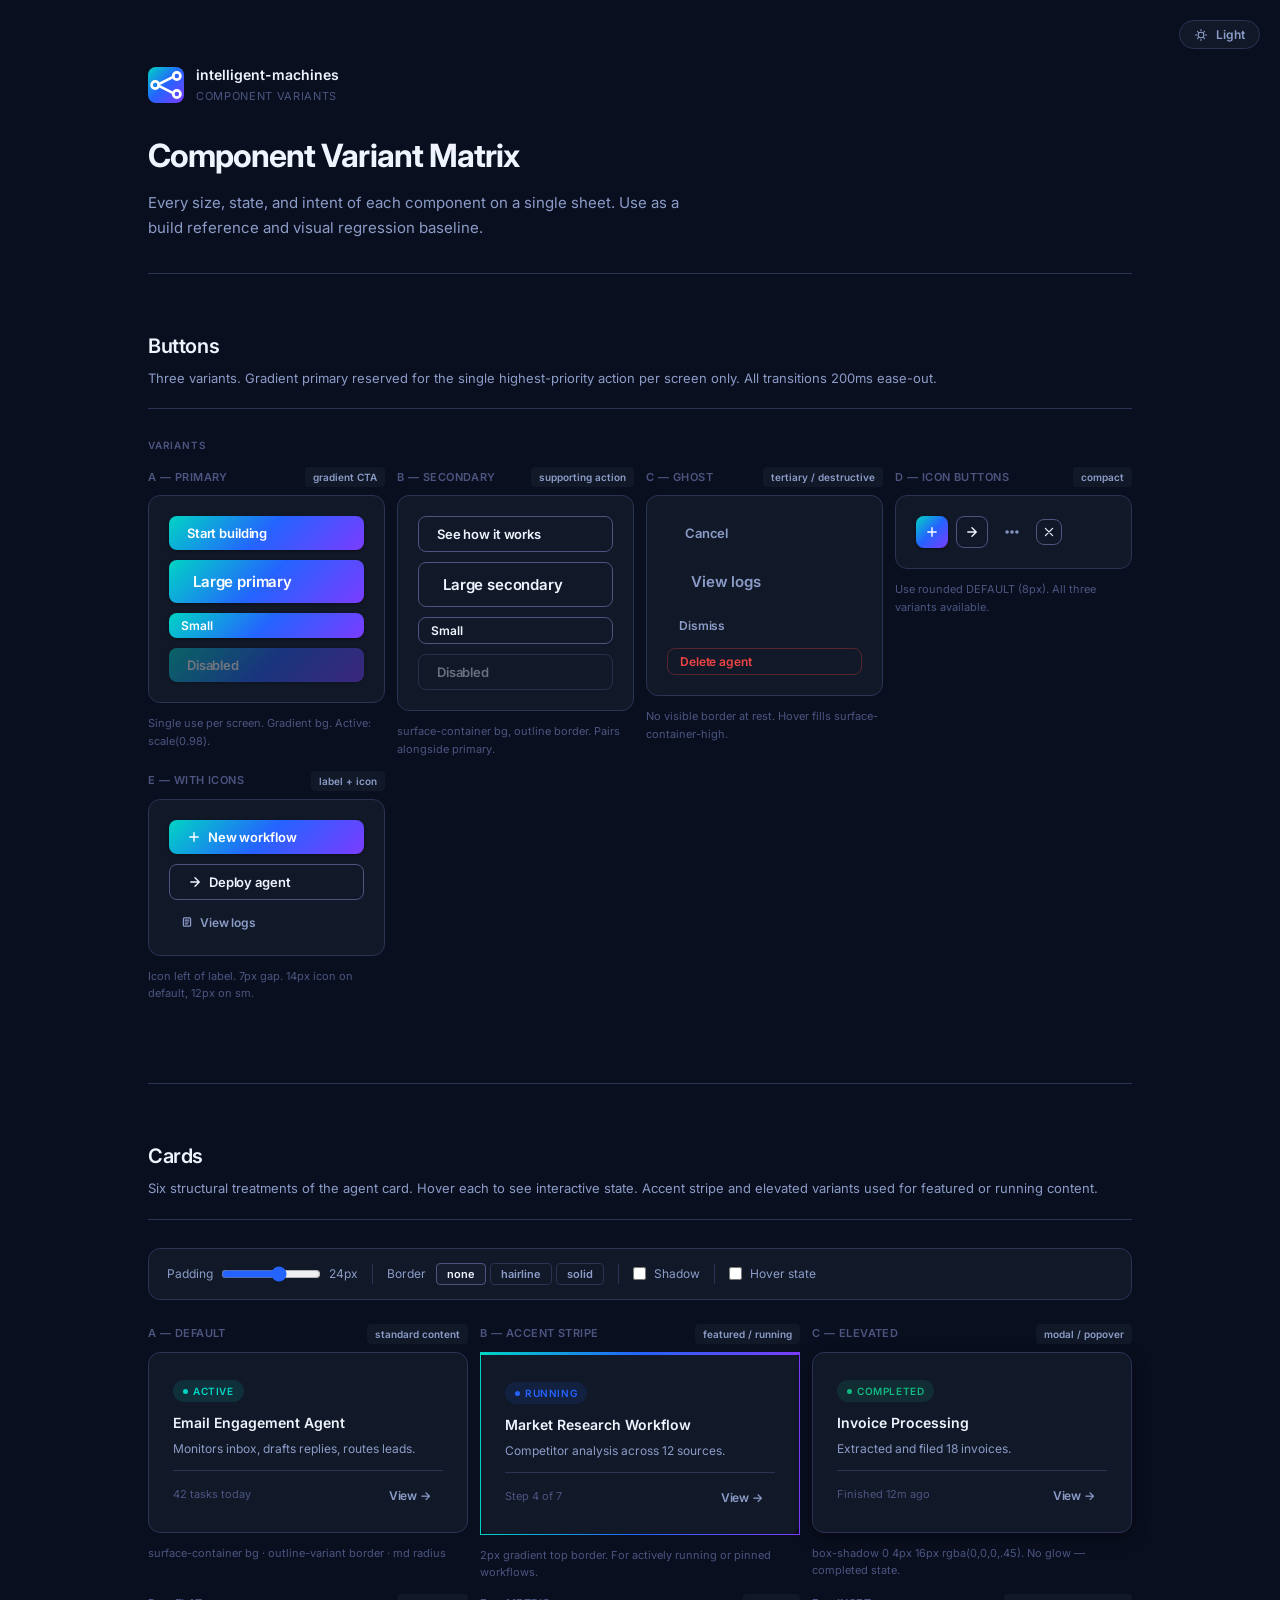
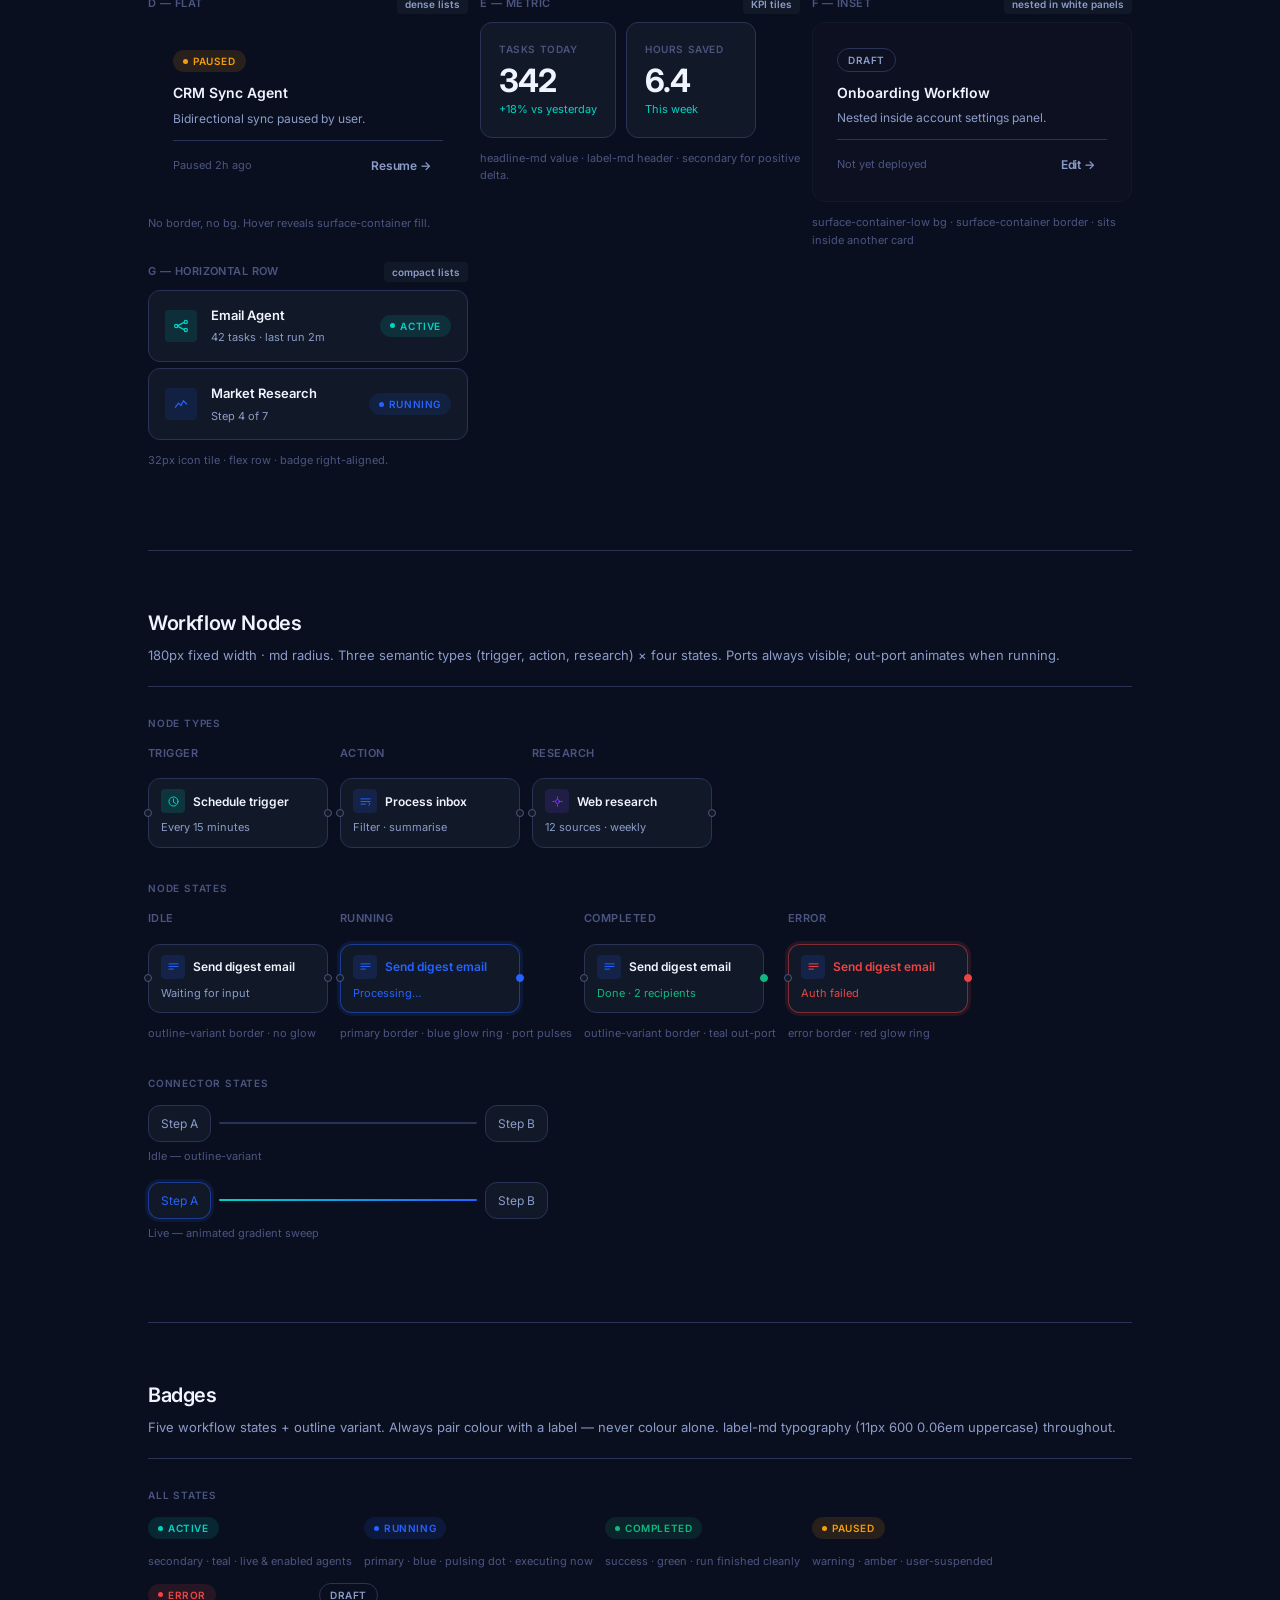
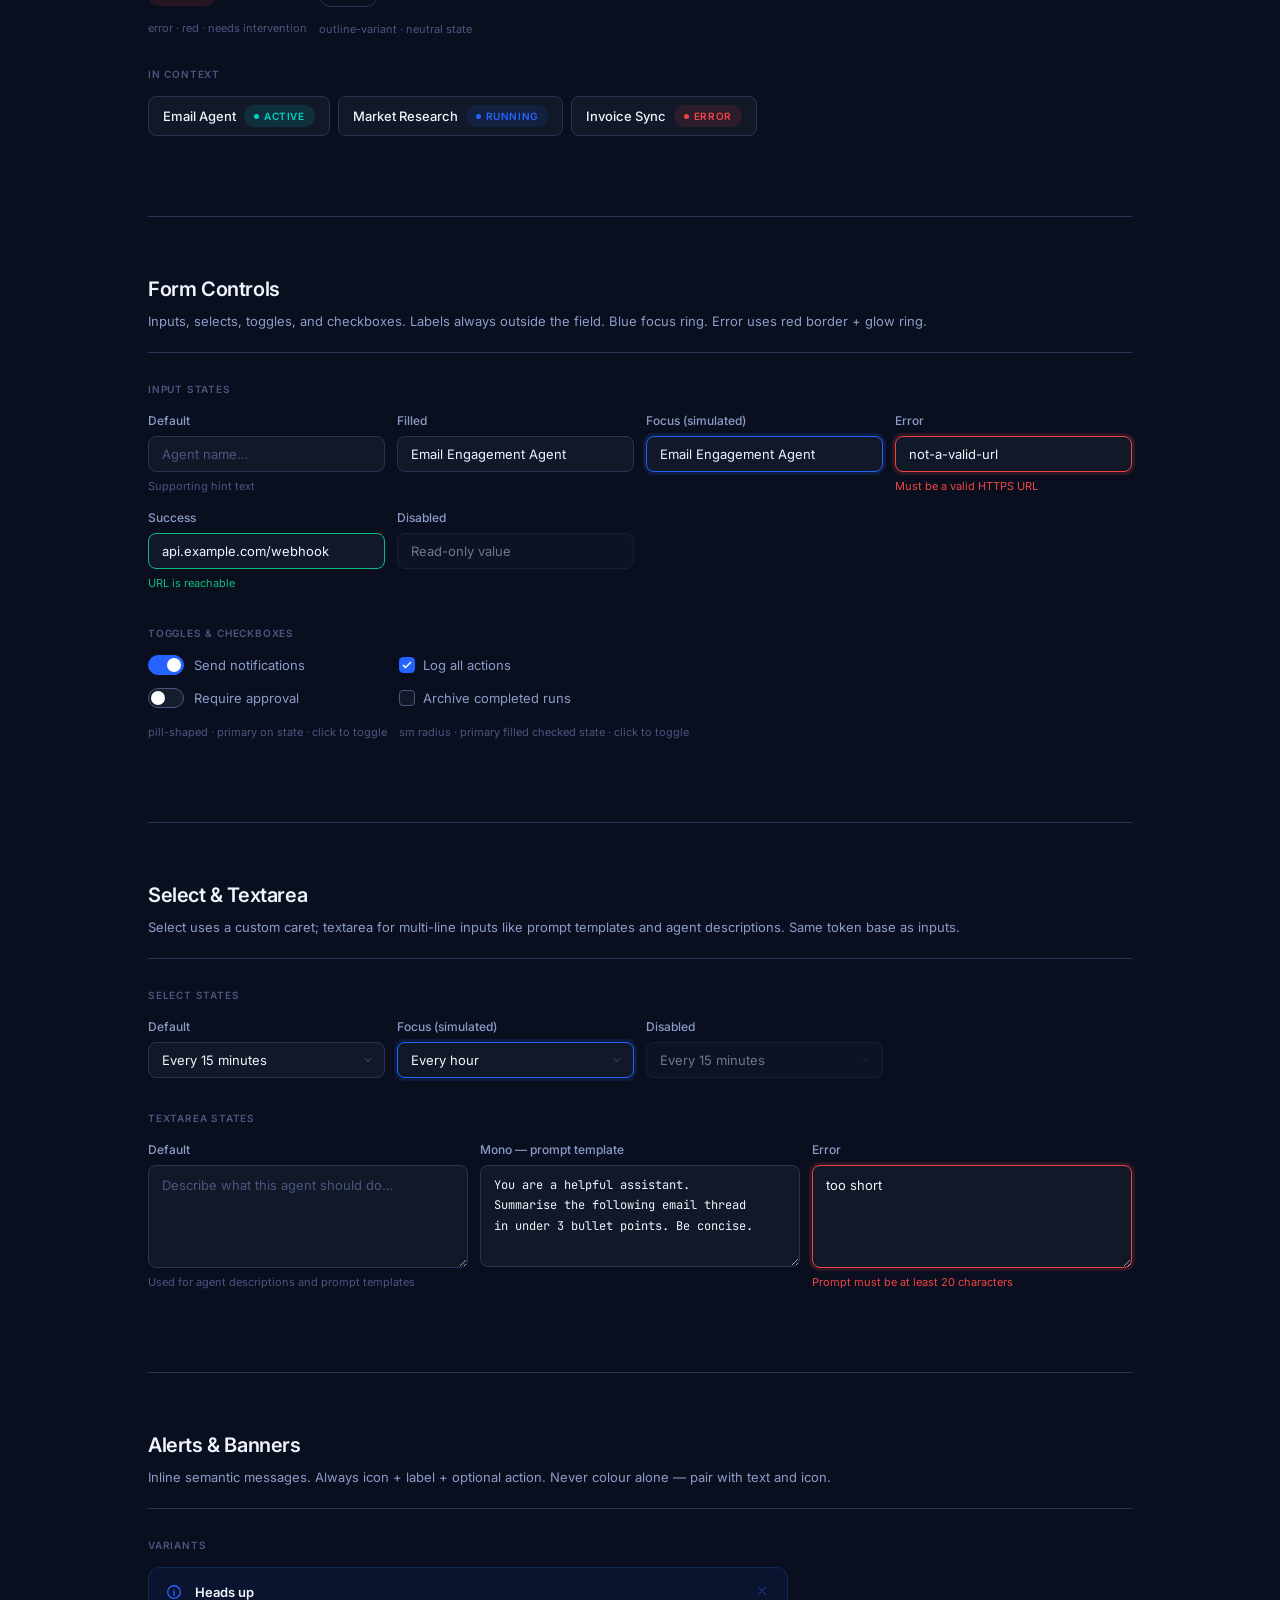
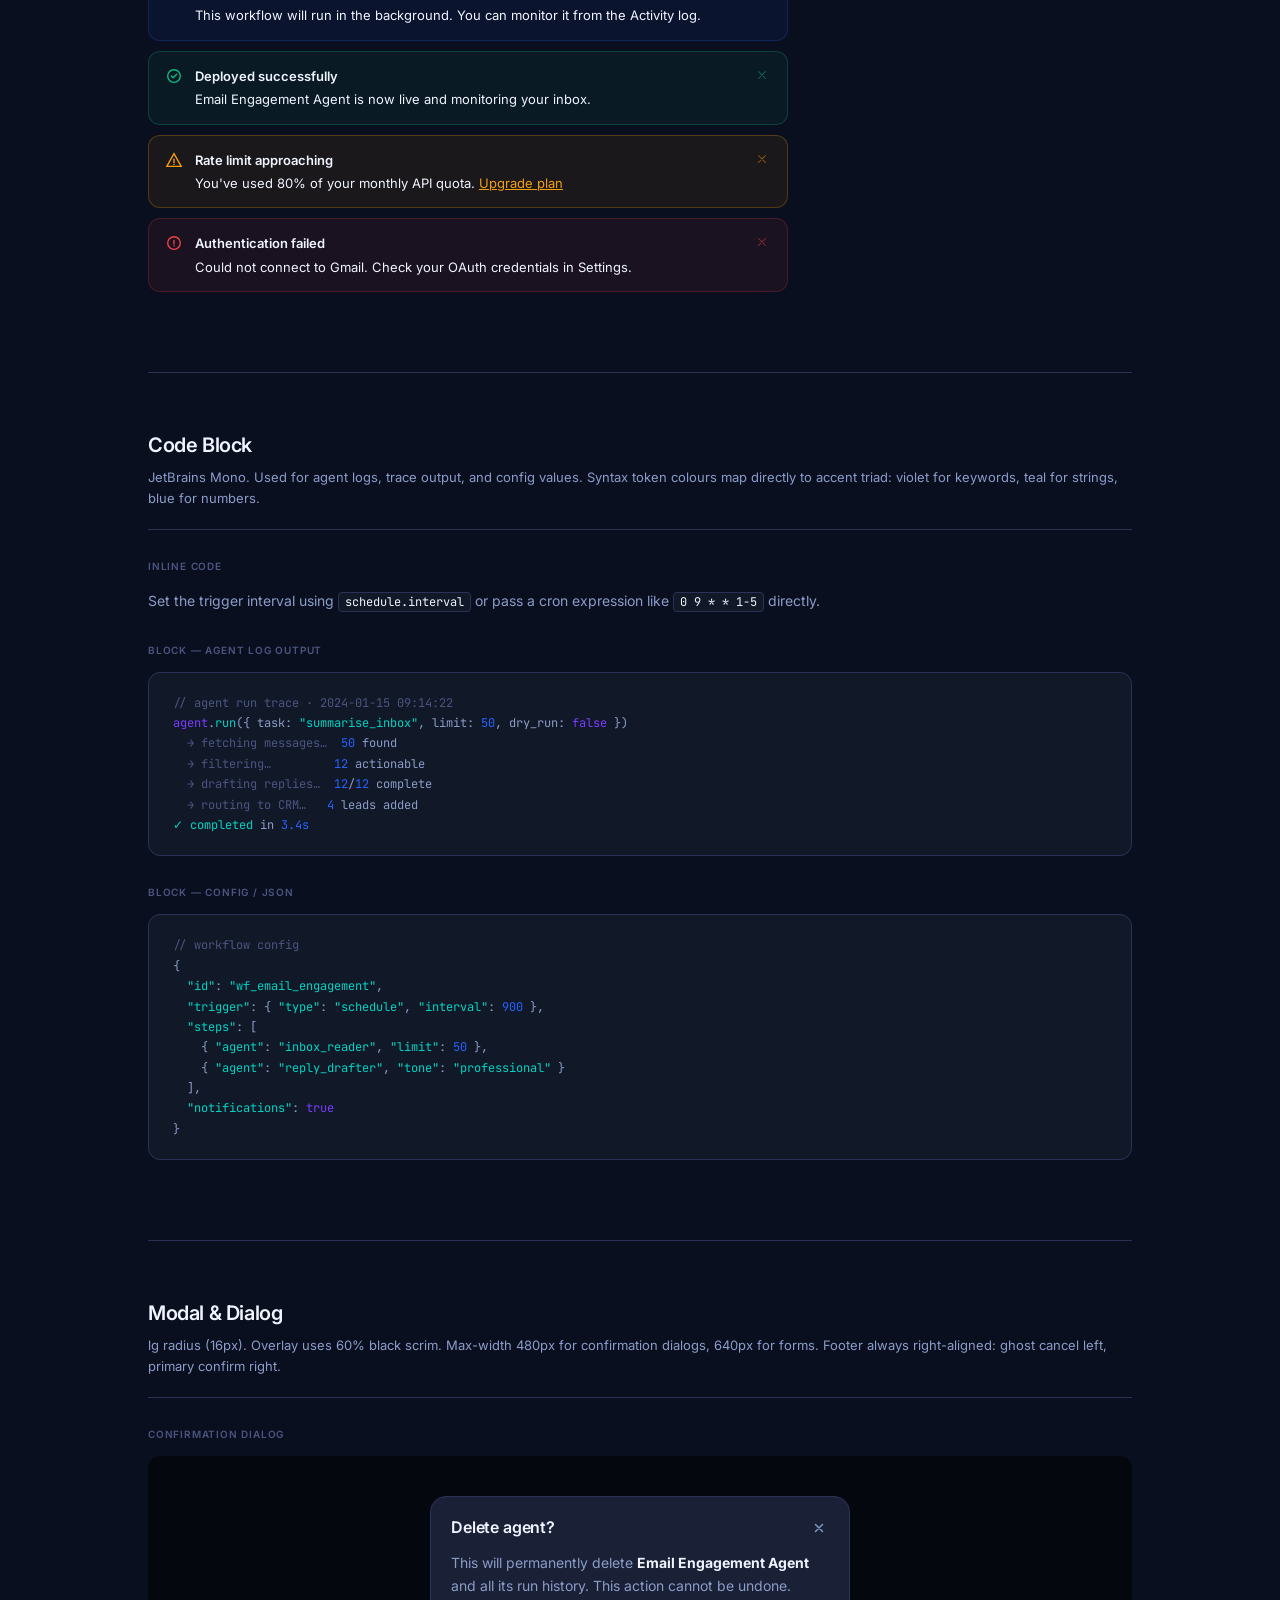
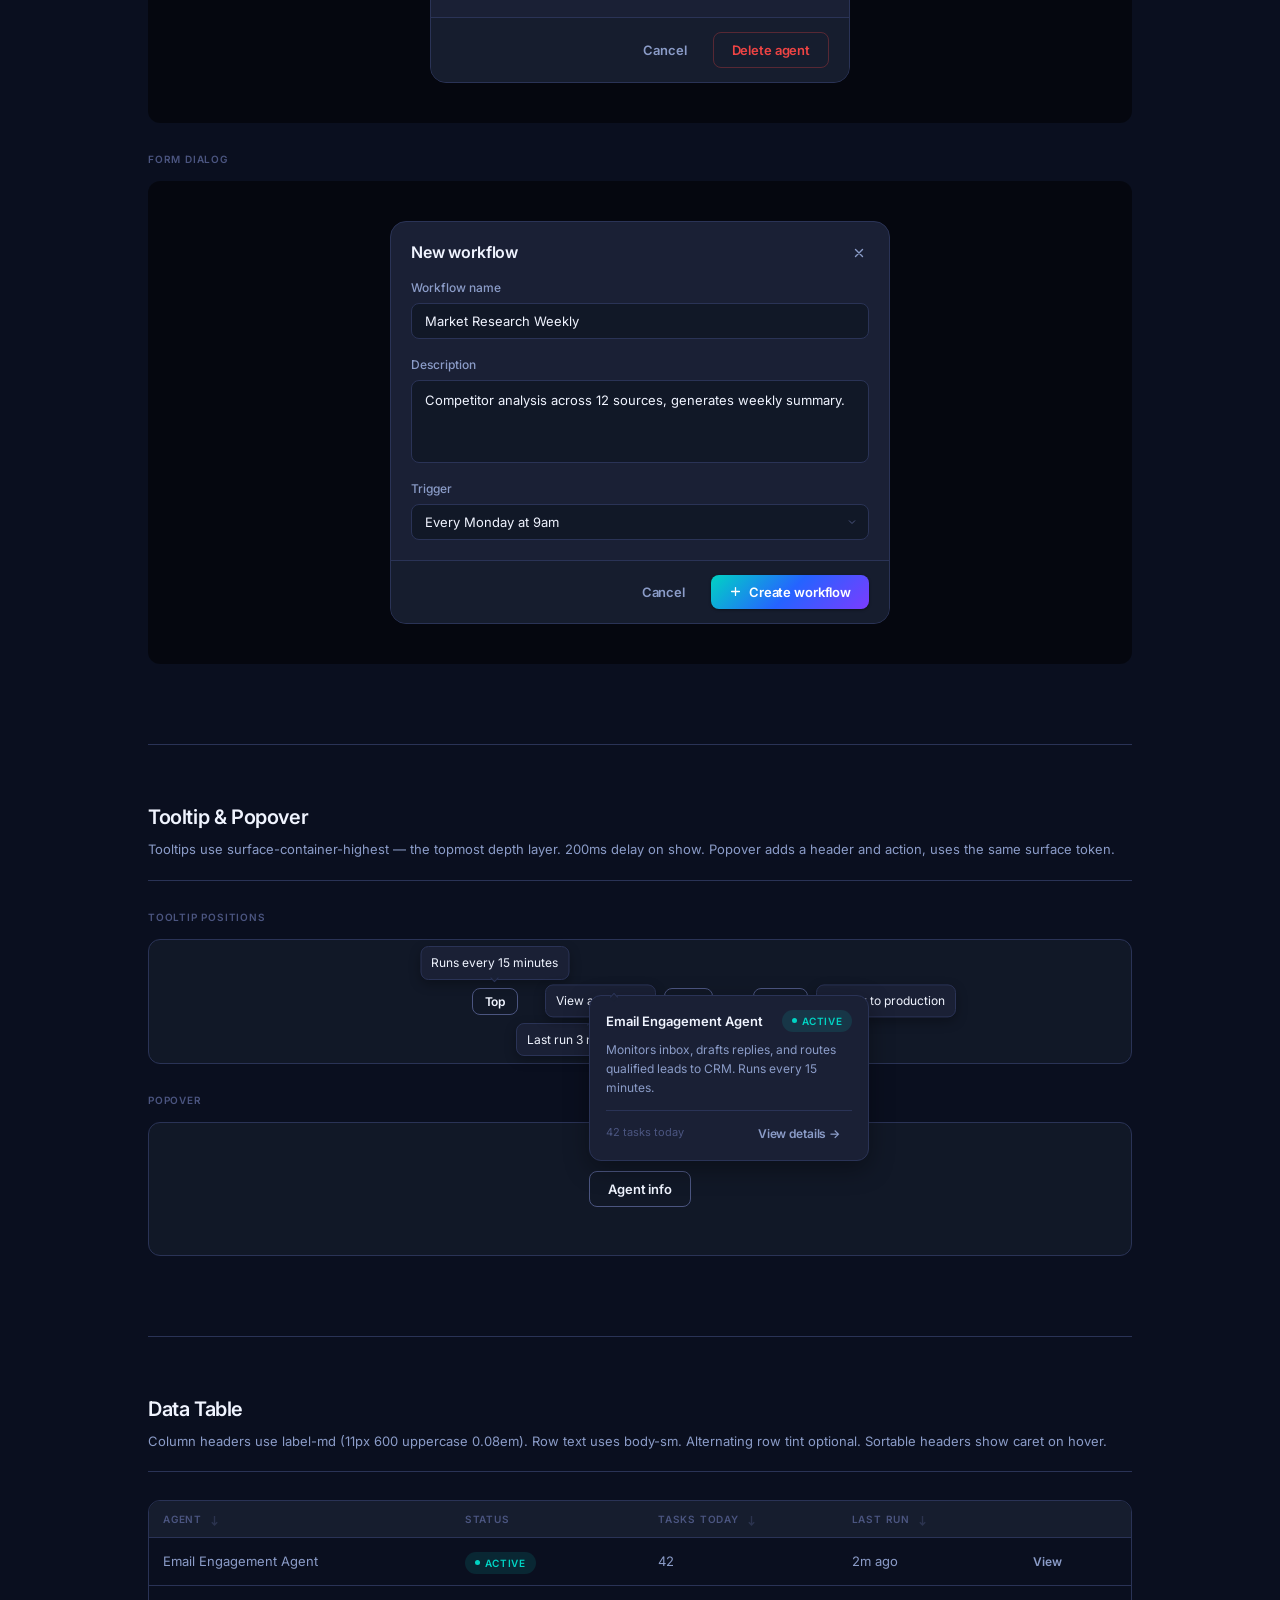
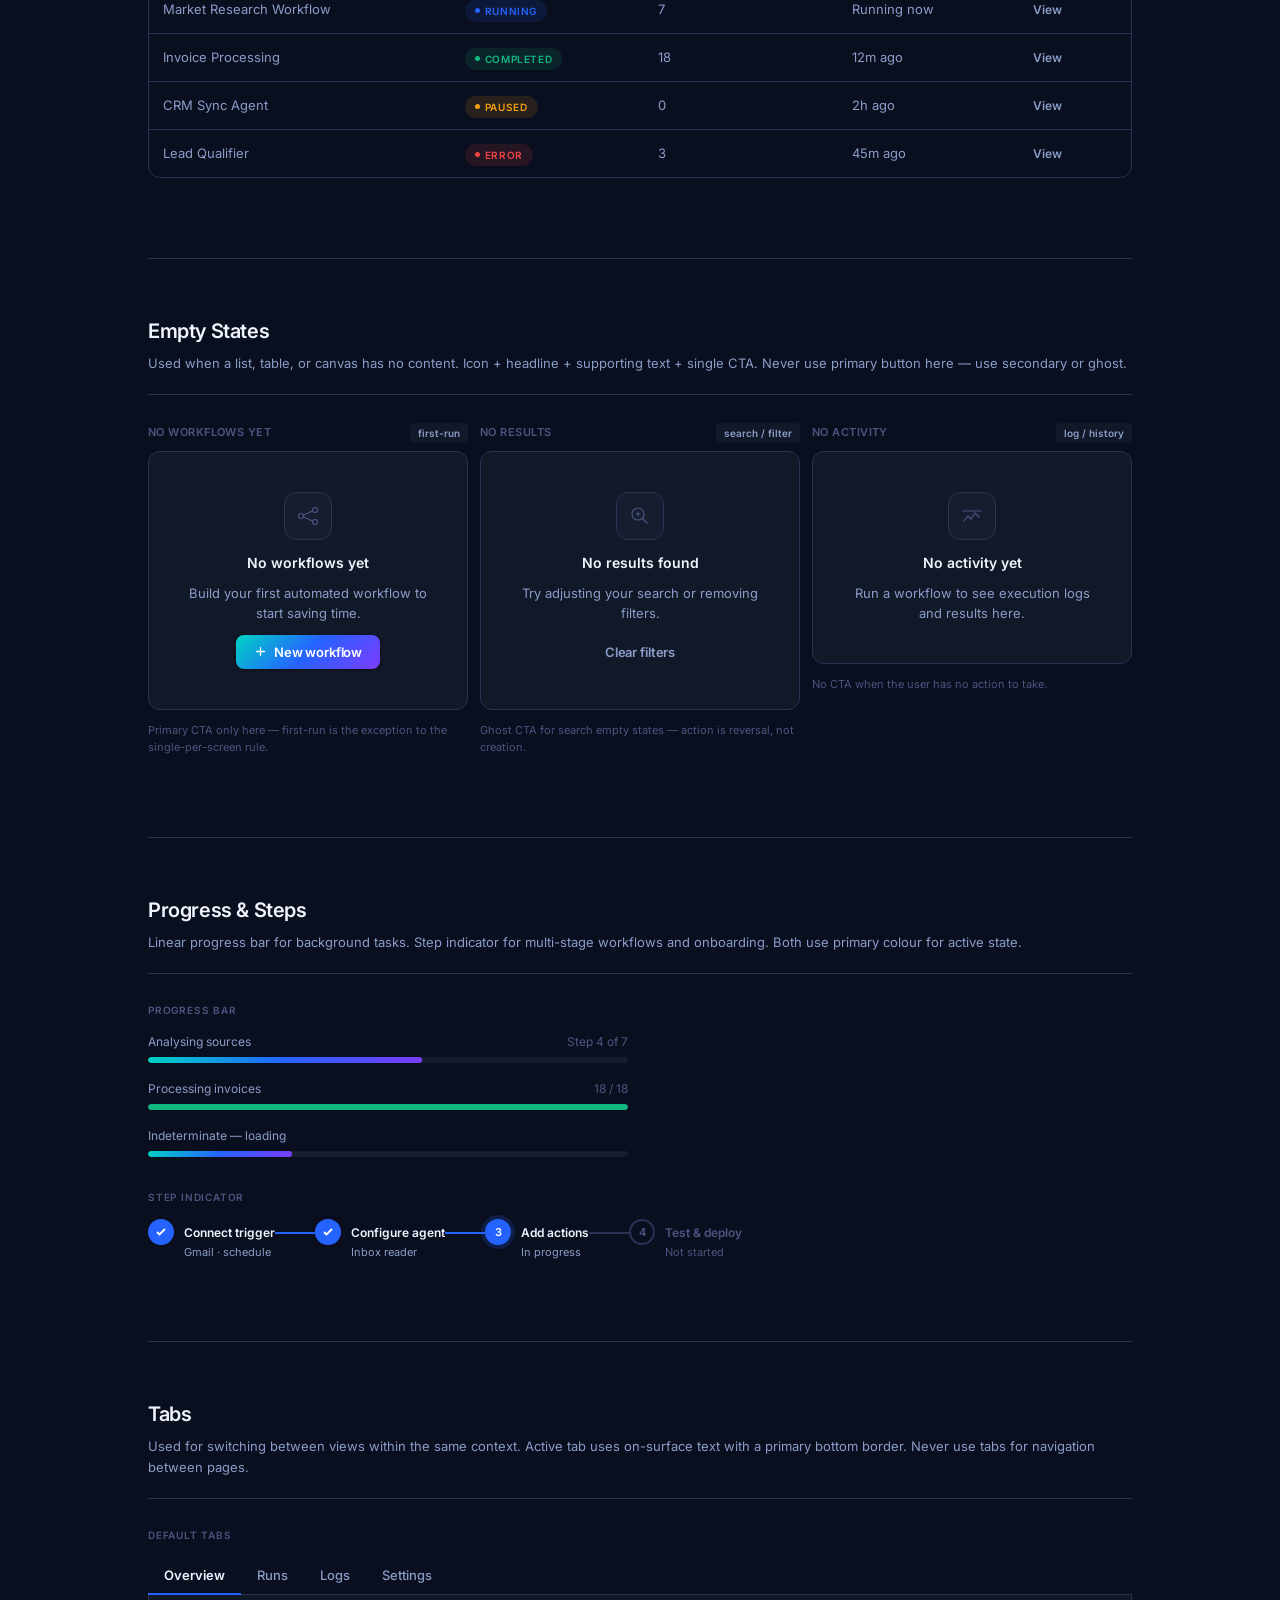
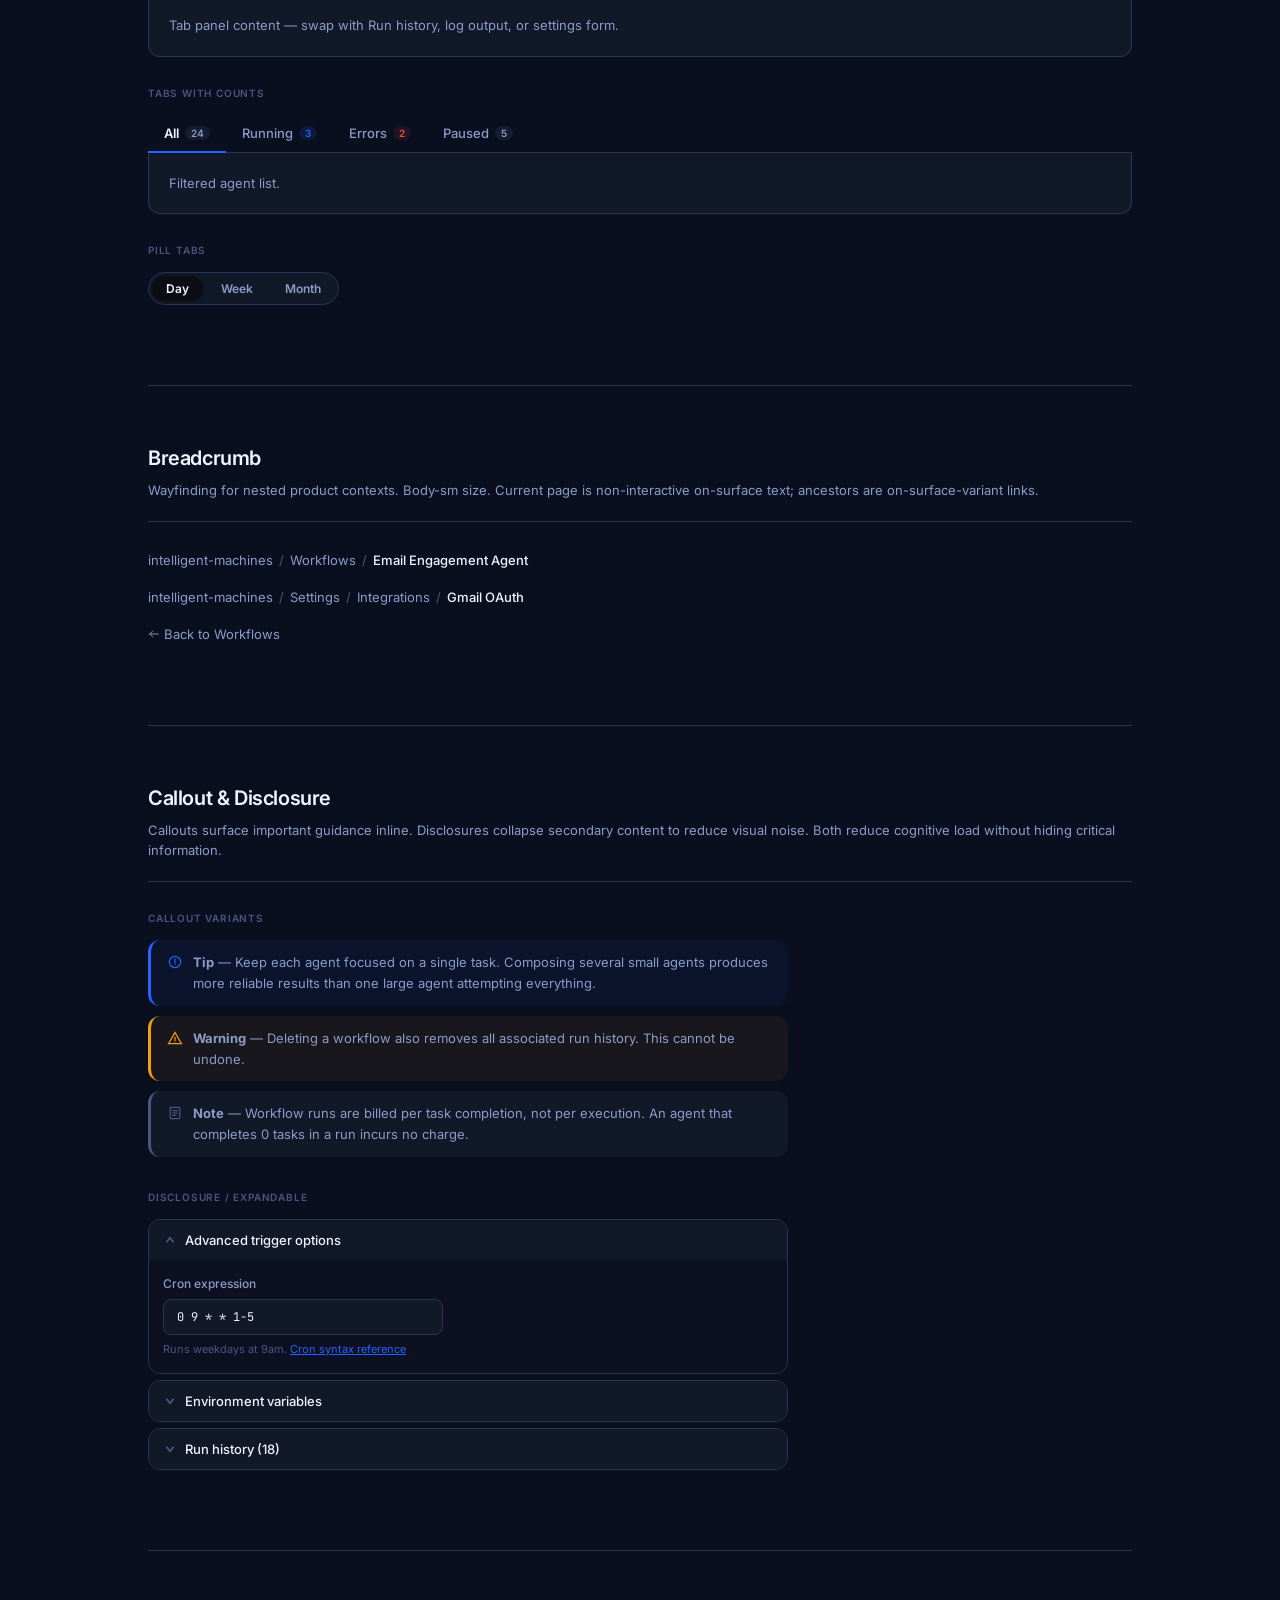
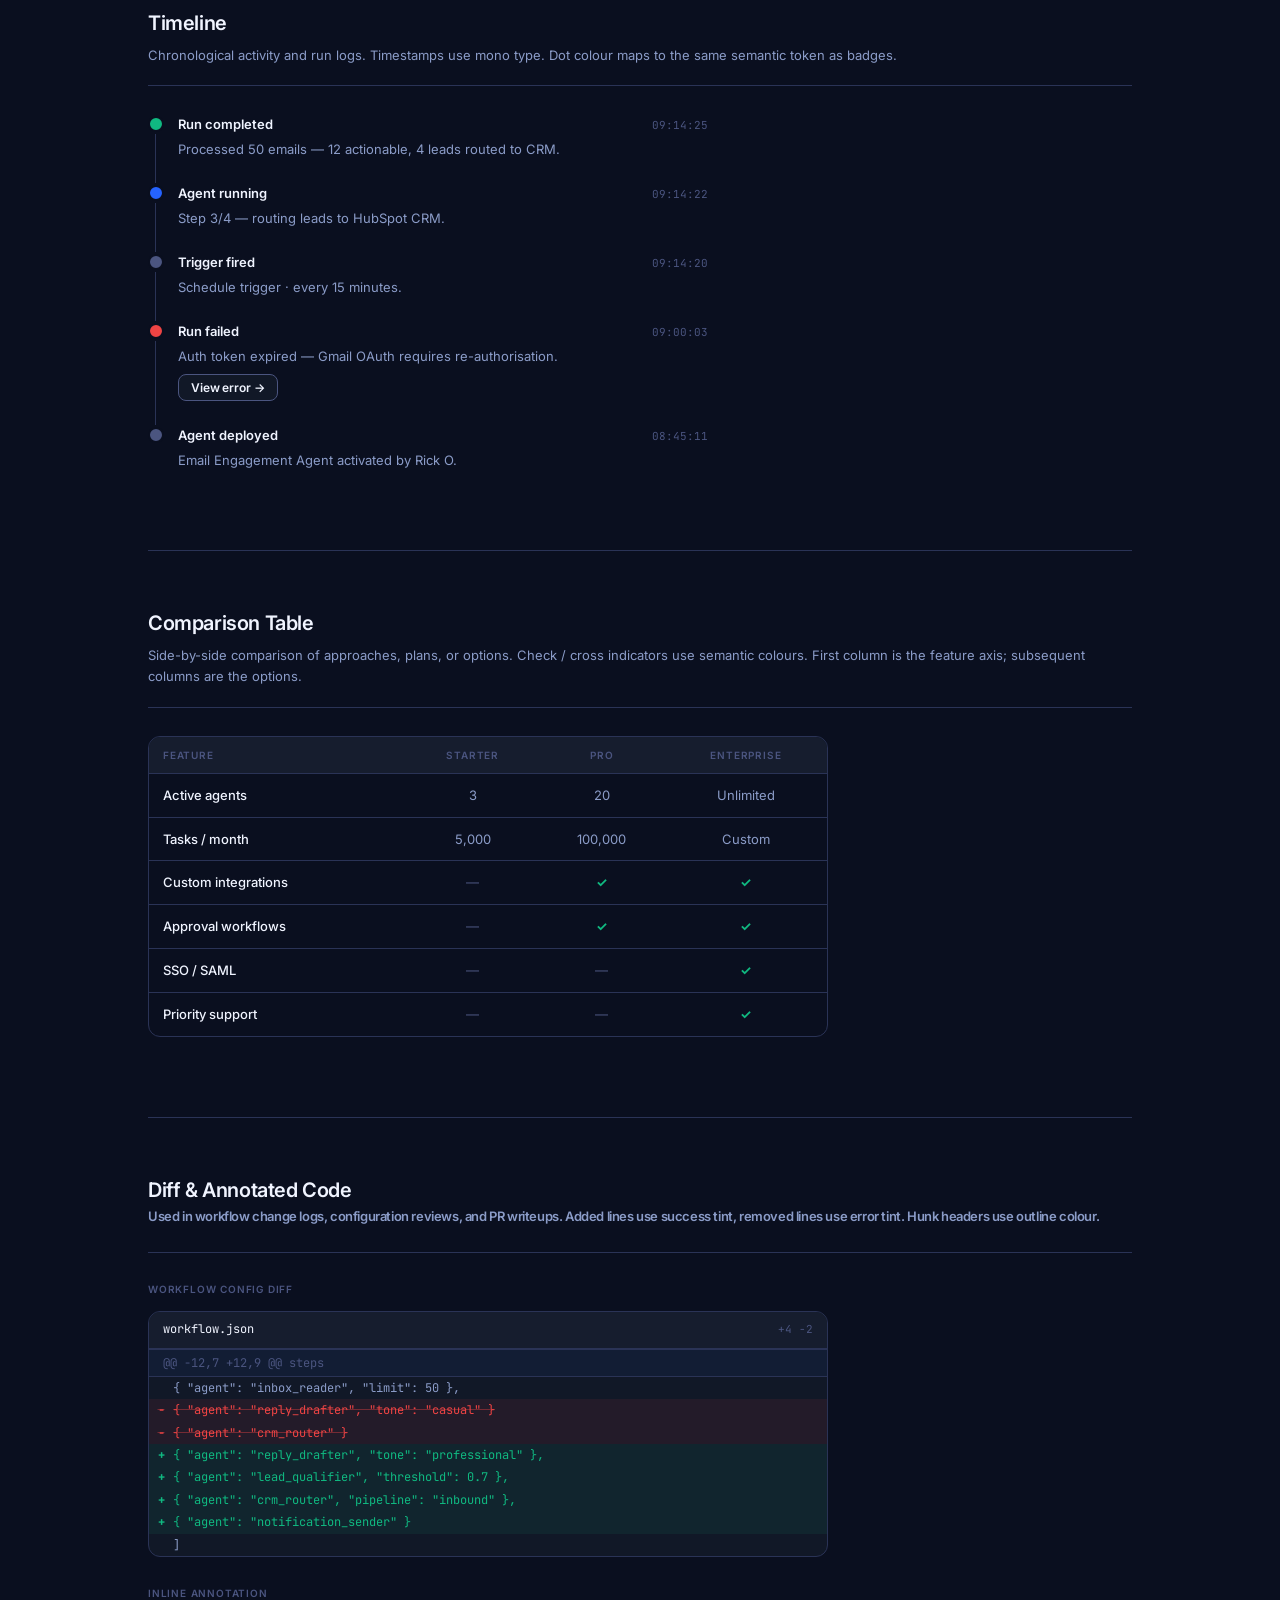
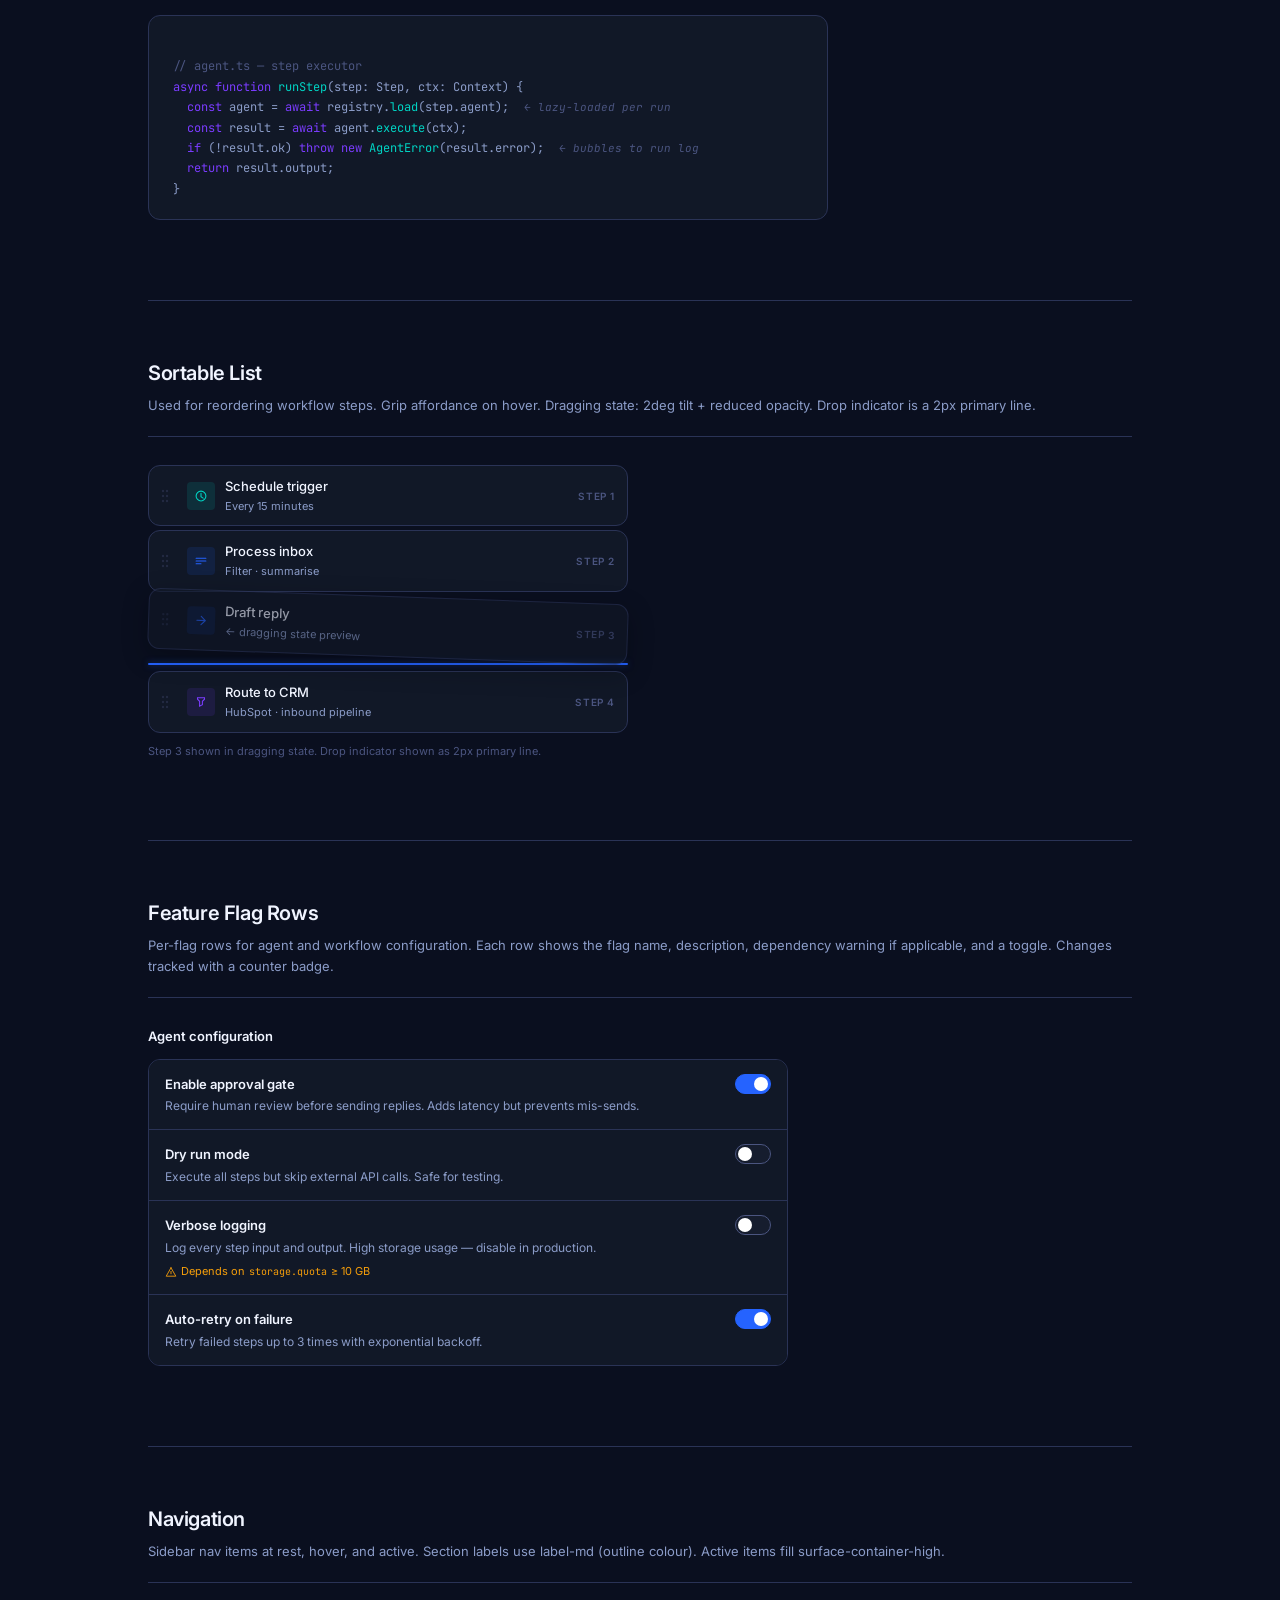
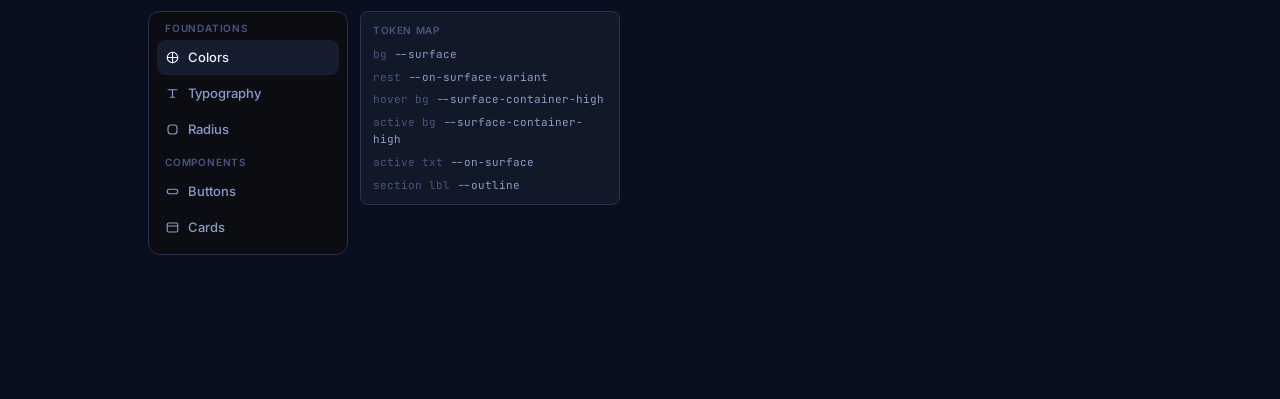
==== design-system/component-variants.html @ 17206c3d "update to the component examples and adding a light theme" ====
<!DOCTYPE html>
<html lang="en">
<head>
<meta charset="UTF-8">
<meta name="viewport" content="width=device-width, initial-scale=1.0">
<title>intelligent-machines — Component Variants</title>
<link rel="preconnect" href="https://fonts.googleapis.com">
<link href="https://fonts.googleapis.com/css2?family=Inter:wght@400;500;600;700&family=JetBrains+Mono:wght@400;500&display=swap" rel="stylesheet">
<link id="theme-css" rel="stylesheet" href="tokens.css">
<style>
*,*::before,*::after{box-sizing:border-box;margin:0;padding:0}
html{scroll-behavior:smooth}
body{font-family:'Inter',sans-serif;background:var(--background);color:var(--on-surface);font-size:15px;line-height:1.6}

.page{max-width:1080px;margin:0 auto;padding:64px 48px}
@media(max-width:700px){.page{padding:32px 16px}}

/* Header */
.page-header{margin-bottom:56px;padding-bottom:32px;border-bottom:1px solid var(--outline-variant)}
.brand-mark{display:flex;align-items:center;gap:12px;margin-bottom:24px}
.brand-icon{width:36px;height:36px;background:var(--gradient-primary);border-radius:var(--rounded);display:flex;align-items:center;justify-content:center;flex-shrink:0}
.brand-name{font-size:14px;font-weight:600;color:var(--on-surface)}
.brand-label{font-size:11px;color:var(--outline);letter-spacing:0.06em;text-transform:uppercase;margin-top:2px}
.page-title{font-size:32px;font-weight:700;letter-spacing:-0.03em;margin-bottom:10px}
.page-desc{font-size:15px;color:var(--on-surface-variant);max-width:560px;line-height:1.65}

/* Section */
.section{margin-bottom:80px}
.section-header{margin-bottom:28px;padding-bottom:20px;border-bottom:1px solid var(--outline-variant)}
.section-title{font-size:20px;font-weight:600;letter-spacing:-0.02em;margin-bottom:6px}
.section-desc{font-size:13px;color:var(--on-surface-variant)}
.sub-label{font-size:10px;font-weight:600;letter-spacing:0.08em;text-transform:uppercase;color:var(--outline);margin-bottom:14px;margin-top:28px}
.sub-label:first-child{margin-top:0}
hr.divider{border:none;border-top:1px solid var(--outline-variant);margin-bottom:56px}

/* Controls bar */
.controls{display:flex;gap:10px;flex-wrap:wrap;align-items:center;padding:14px 18px;background:var(--surface-container);border:1px solid var(--outline-variant);border-radius:var(--rounded-md);margin-bottom:24px}
.controls label{font-size:12px;color:var(--on-surface-variant);display:flex;align-items:center;gap:8px}
.controls input[type=range]{accent-color:var(--primary);width:100px}
.ctrl-divider{width:1px;height:20px;background:var(--outline-variant);margin:0 4px}
.ctrl-btn{font-size:11px;font-weight:600;font-family:'Inter',sans-serif;padding:3px 10px;border-radius:var(--rounded-sm);border:1px solid var(--outline-variant);background:transparent;color:var(--on-surface-variant);cursor:pointer;transition:all 120ms var(--ease)}
.ctrl-btn:hover{border-color:var(--outline);color:var(--on-surface)}
.ctrl-btn.active{background:var(--surface-container-high);border-color:var(--outline);color:var(--on-surface)}

/* Variant grid */
.variant-grid{display:grid;grid-template-columns:repeat(auto-fill,minmax(280px,1fr));gap:12px}
.variant-wrap{display:flex;flex-direction:column;gap:8px}
.variant-meta{font-size:11px;font-weight:600;letter-spacing:0.04em;color:var(--outline);text-transform:uppercase;display:flex;justify-content:space-between;align-items:center}
.variant-tag{background:var(--surface-container);padding:2px 8px;border-radius:var(--rounded-sm);font-size:10px;color:var(--on-surface-variant);text-transform:none;letter-spacing:0}
.variant-hint{font-size:11px;color:var(--outline);margin-top:4px}

/* Card base */
.card{background:var(--surface-container);border:1px solid var(--outline-variant);border-radius:var(--rounded-md);transition:all 150ms var(--ease);position:relative}
.card-title{font-size:14px;font-weight:600;margin-bottom:4px;color:var(--on-surface)}
.card-meta{font-size:12px;color:var(--on-surface-variant)}
.card-footer{display:flex;justify-content:space-between;align-items:center;margin-top:12px;padding-top:12px;border-top:1px solid var(--outline-variant)}

/* Card variants */
.card-flat{background:transparent;border-color:transparent}
.card-flat:hover{background:var(--surface-container)}
.card-outlined{}
.card-outlined:hover{border-color:var(--outline);background:var(--surface-container-high)}
.card-elevated{box-shadow:0 4px 16px rgba(0,0,0,0.45)}
.card-elevated:hover{box-shadow:0 6px 24px rgba(0,0,0,0.55);transform:translateY(-1px)}
.card-accent-stripe{border-top:3px solid transparent;border-image:linear-gradient(90deg,#00D4C4,#2563FF,#7B3CFF) 1;padding-top:calc(var(--p) - 3px)}
.card-inset{background:var(--surface-container-low);border-color:var(--surface-container)}
.card-horizontal{display:flex;align-items:center;gap:14px}

/* Workflow node variants */
.node{width:180px;background:var(--surface-container);border:1px solid var(--outline-variant);border-radius:var(--rounded-md);padding:10px 12px;position:relative}
.node-header{display:flex;align-items:center;gap:8px;margin-bottom:6px}
.node-icon{width:24px;height:24px;border-radius:var(--rounded-sm);display:flex;align-items:center;justify-content:center;flex-shrink:0;background:rgba(37,99,255,0.15)}
.node-icon svg{width:13px;height:13px}
.node-title{font-size:12px;font-weight:600;color:var(--on-surface);white-space:nowrap;overflow:hidden;text-overflow:ellipsis}
.node-sub{font-size:11px;color:var(--on-surface-variant)}
.node-port{width:8px;height:8px;border-radius:50%;border:1.5px solid var(--outline);background:var(--surface-container);position:absolute;top:50%}
.node-port-in{left:-5px;transform:translateY(-50%)}
.node-port-out{right:-5px;transform:translateY(-50%)}
.node-idle{}
.node-running{border-color:rgba(37,99,255,0.5);box-shadow:0 0 0 3px rgba(37,99,255,0.12)}
.node-running .node-title{color:var(--primary)}
.node-running .node-port-out{background:var(--primary);border-color:var(--primary);animation:portpulse 1.5s ease infinite}
.node-completed .node-port-out{background:var(--success);border-color:var(--success)}
.node-error{border-color:rgba(239,68,68,0.5);box-shadow:0 0 0 3px rgba(239,68,68,0.12)}
.node-error .node-title{color:var(--error)}
.node-trigger .node-icon{background:rgba(0,212,196,0.15)}
.node-trigger .node-icon svg{color:var(--secondary)}
.node-action .node-icon{background:rgba(37,99,255,0.15)}
.node-action .node-icon svg{color:var(--primary)}
.node-research .node-icon{background:rgba(123,60,255,0.15)}
.node-research .node-icon svg{color:var(--tertiary)}
@keyframes portpulse{0%,100%{box-shadow:0 0 0 0 rgba(37,99,255,0.5)}50%{box-shadow:0 0 0 4px rgba(37,99,255,0)}}

/* Connector */
.connector{height:2px;background:var(--outline-variant);border-radius:1px;position:relative;overflow:hidden}
.connector.live{background:linear-gradient(90deg,#00D4C4,#2563FF,#7B3CFF);background-size:200% 100%;animation:flow 1.8s linear infinite}
@keyframes flow{0%{background-position:0% 50%}100%{background-position:200% 50%}}

/* Button variants */
.btn{display:inline-flex;align-items:center;gap:7px;padding:9px 18px;border-radius:var(--rounded);font-size:13px;font-weight:600;cursor:pointer;transition:all 200ms cubic-bezier(0.16,1,0.3,1);border:none;font-family:'Inter',sans-serif;letter-spacing:-0.01em;white-space:nowrap}
.btn-primary{background:var(--gradient-primary);color:#fff;box-shadow:0 1px 3px rgba(0,0,0,0.4)}
.btn-primary:hover{opacity:0.9;box-shadow:0 4px 16px rgba(37,99,255,0.35)}
.btn-primary:active{transform:scale(0.98)}
.btn-secondary{background:var(--surface-container);color:var(--on-surface);border:1px solid var(--outline)}
.btn-secondary:hover{border-color:rgba(255,255,255,0.3);background:rgba(255,255,255,0.04)}
.btn-ghost{background:transparent;color:var(--on-surface-variant);border:none}
.btn-ghost:hover{color:var(--on-surface);background:var(--surface-container-high)}
.btn-destructive{background:transparent;color:var(--error);border:1px solid rgba(239,68,68,0.3)}
.btn-destructive:hover{background:rgba(239,68,68,0.08);border-color:var(--error)}
.btn-sm{padding:5px 12px;font-size:12px}
.btn-lg{padding:12px 24px;font-size:15px}
.btn-icon{padding:7px;width:32px;height:32px;justify-content:center}
.btn-icon-sm{padding:5px;width:26px;height:26px;justify-content:center}
.btn:disabled{opacity:0.4;cursor:not-allowed;pointer-events:none}

/* Badge variants */
.badge{display:inline-flex;align-items:center;gap:5px;font-size:10px;font-weight:600;letter-spacing:0.06em;text-transform:uppercase;padding:3px 10px;border-radius:var(--rounded-full);white-space:nowrap}
.badge-dot{width:5px;height:5px;border-radius:50%;flex-shrink:0}
.badge-active{background:rgba(0,212,196,0.12);color:var(--secondary)}
.badge-active .badge-dot{background:var(--secondary)}
.badge-running{background:rgba(37,99,255,0.12);color:var(--primary)}
.badge-running .badge-dot{background:var(--primary);animation:bpulse 1.5s ease infinite}
.badge-completed{background:rgba(16,185,129,0.12);color:var(--success)}
.badge-completed .badge-dot{background:var(--success)}
.badge-paused{background:rgba(245,158,11,0.12);color:var(--warning)}
.badge-paused .badge-dot{background:var(--warning)}
.badge-error{background:rgba(239,68,68,0.12);color:var(--error)}
.badge-error .badge-dot{background:var(--error)}
.badge-outline{background:transparent;border:1px solid var(--outline-variant);color:var(--on-surface-variant)}
@keyframes bpulse{0%,100%{opacity:1}50%{opacity:0.4}}

/* Input variants */
.field{display:flex;flex-direction:column;gap:6px}
.field-label{font-size:12px;font-weight:500;color:var(--on-surface-variant)}
.input{background:var(--surface-container);border:1px solid var(--outline-variant);border-radius:var(--rounded);padding:9px 13px;font-size:13px;color:var(--on-surface);font-family:'Inter',sans-serif;outline:none;transition:all 150ms var(--ease);width:100%}
.input::placeholder{color:var(--outline)}
.input:focus{border-color:var(--primary);box-shadow:0 0 0 3px rgba(37,99,255,0.15)}
.input-error{border-color:var(--error)!important;box-shadow:0 0 0 3px rgba(239,68,68,0.15)!important}
.input-success{border-color:var(--success)!important}
.input-disabled{opacity:0.45;cursor:not-allowed;pointer-events:none}
.field-hint{font-size:11px;color:var(--outline)}
.field-error-msg{font-size:11px;color:var(--error)}
.field-success-msg{font-size:11px;color:var(--success)}

/* Toggle */
.toggle{width:36px;height:20px;background:var(--surface-container-high);border-radius:var(--rounded-full);cursor:pointer;position:relative;transition:background 200ms var(--ease);border:1px solid var(--outline);flex-shrink:0}
.toggle.on{background:var(--primary);border-color:var(--primary)}
.toggle::after{content:'';position:absolute;top:2px;left:2px;width:14px;height:14px;background:#fff;border-radius:50%;transition:transform 200ms var(--ease)}
.toggle.on::after{transform:translateX(16px)}

/* Nav items */
.nav-demo{background:var(--surface);border:1px solid var(--outline-variant);border-radius:var(--rounded-md);padding:8px;width:200px}
.nav-item-demo{display:flex;align-items:center;gap:8px;padding:7px 8px;border-radius:var(--rounded);font-size:13px;font-weight:500;color:var(--on-surface-variant);cursor:pointer;transition:all 150ms var(--ease);text-decoration:none;margin-bottom:1px}
.nav-item-demo:hover{color:var(--on-surface);background:var(--surface-container-high)}
.nav-item-demo.active{color:var(--on-surface);background:var(--surface-container-high)}
.nav-item-demo svg{width:15px;height:15px;flex-shrink:0}
.nav-section-lbl{font-size:10px;font-weight:600;letter-spacing:0.08em;text-transform:uppercase;color:var(--outline);padding:0 8px;margin-bottom:4px;margin-top:8px}
.nav-section-lbl:first-child{margin-top:0}

/* Select */
.sel{appearance:none;background-image:url("data:image/svg+xml,%3Csvg xmlns='http://www.w3.org/2000/svg' width='12' height='12' viewBox='0 0 24 24' fill='none' stroke='%234B5580' stroke-width='2'%3E%3Cpath d='M6 9l6 6 6-6'/%3E%3C/svg%3E");background-repeat:no-repeat;background-position:right 10px center;padding-right:32px;cursor:pointer}

/* Alert */
.alert{display:flex;align-items:flex-start;gap:12px;padding:14px 16px;border-radius:var(--rounded-md);border:1px solid}
.alert-icon{width:18px;height:18px;flex-shrink:0;margin-top:1px}
.alert-body{flex:1;min-width:0}
.alert-title{font-size:13px;font-weight:600;margin-bottom:3px}
.alert-msg{font-size:13px;line-height:1.55}
.alert-dismiss{background:none;border:none;cursor:pointer;padding:2px;color:inherit;opacity:0.5;flex-shrink:0;display:flex}
.alert-dismiss:hover{opacity:1}
.alert-dismiss svg{width:14px;height:14px}
.alert-info{background:rgba(37,99,255,0.07);border-color:rgba(37,99,255,0.2);color:var(--primary)}
.alert-info .alert-msg,.alert-info .alert-title{color:var(--on-surface)}
.alert-success{background:rgba(16,185,129,0.07);border-color:rgba(16,185,129,0.25);color:var(--success)}
.alert-success .alert-msg,.alert-success .alert-title{color:var(--on-surface)}
.alert-warning{background:rgba(245,158,11,0.07);border-color:rgba(245,158,11,0.25);color:var(--warning)}
.alert-warning .alert-msg,.alert-warning .alert-title{color:var(--on-surface)}
.alert-error{background:rgba(239,68,68,0.07);border-color:rgba(239,68,68,0.2);color:var(--error)}
.alert-error .alert-msg,.alert-error .alert-title{color:var(--on-surface)}

/* Code block */
.code-block{background:var(--surface-container);border:1px solid var(--outline-variant);border-radius:var(--rounded-md);padding:20px 24px;font-family:'JetBrains Mono',monospace;font-size:12px;line-height:1.7;color:var(--on-surface-variant);overflow-x:auto;white-space:pre}
.code-block .kw{color:var(--tertiary)}
.code-block .str{color:var(--secondary)}
.code-block .num{color:var(--primary)}
.code-block .cm{color:var(--outline)}
.inline-code{font-family:'JetBrains Mono',monospace;font-size:12px;background:var(--surface-container);border:1px solid var(--outline-variant);border-radius:var(--rounded-sm);padding:1px 6px;color:var(--on-surface)}

/* Modal */
.modal{background:var(--surface-container-highest);border:1px solid var(--outline-variant);border-radius:var(--rounded-lg);width:100%;max-width:420px;overflow:hidden}
.modal-header{display:flex;align-items:center;gap:8px;padding:18px 20px 0}
.modal-title{font-size:16px;font-weight:600;letter-spacing:-0.01em}
.modal-body{padding:12px 20px 20px}
.modal-footer{display:flex;justify-content:flex-end;gap:8px;padding:14px 20px;border-top:1px solid var(--outline-variant);background:var(--surface-container-high)}

/* Tooltip */
.tt-wrap{position:relative;display:inline-flex;flex-direction:column;align-items:center}
.tooltip{position:absolute;background:var(--surface-container-highest);border:1px solid var(--outline-variant);border-radius:var(--rounded);padding:6px 10px;font-size:12px;white-space:nowrap;color:var(--on-surface);box-shadow:0 4px 12px rgba(0,0,0,0.3);z-index:10;pointer-events:none}
.tt-top{bottom:calc(100% + 8px);left:50%;transform:translateX(-50%)}
.tt-bottom{top:calc(100% + 8px);left:50%;transform:translateX(-50%)}
.tt-left{right:calc(100% + 8px);top:50%;transform:translateY(-50%)}
.tt-right{left:calc(100% + 8px);top:50%;transform:translateY(-50%)}
.tt-arrow{position:absolute;width:6px;height:6px;background:var(--surface-container-highest);border:1px solid var(--outline-variant);transform:rotate(45deg)}
.tt-arrow-top{top:100%;left:50%;margin-left:-3px;margin-top:-4px;border-top:none;border-left:none}
.tt-arrow-bottom{bottom:100%;left:50%;margin-left:-3px;margin-bottom:-4px;border-bottom:none;border-right:none}
.tt-arrow-left{left:100%;top:50%;margin-top:-3px;margin-left:-4px;border-left:none;border-bottom:none}
.tt-arrow-right{right:100%;top:50%;margin-top:-3px;margin-right:-4px;border-right:none;border-top:none}
.popover{position:absolute;bottom:calc(100% + 10px);left:0;background:var(--surface-container-highest);border:1px solid var(--outline-variant);border-radius:var(--rounded-md);padding:14px 16px;width:280px;box-shadow:0 8px 24px rgba(0,0,0,0.35);z-index:10}
.popover-header{display:flex;align-items:center;gap:8px;margin-bottom:8px}
.popover-title{font-size:13px;font-weight:600;color:var(--on-surface)}

/* Data table */
.data-table-wrap{border:1px solid var(--outline-variant);border-radius:var(--rounded-md);overflow:hidden}
.data-table{width:100%;border-collapse:collapse;font-size:13px}
.data-table thead{background:var(--surface-container-high)}
.data-table th{padding:10px 14px;text-align:left;font-size:10px;font-weight:600;letter-spacing:0.08em;text-transform:uppercase;color:var(--outline);border-bottom:1px solid var(--outline-variant);white-space:nowrap}
.th-sort{cursor:pointer;user-select:none}
.th-sort:hover{color:var(--on-surface-variant)}
.th-sort svg{width:9px;height:11px;margin-left:4px;vertical-align:middle;opacity:0.4}
.th-sort:hover svg{opacity:1}
.data-table td{padding:11px 14px;color:var(--on-surface-variant);border-bottom:1px solid var(--outline-variant)}
.data-table tbody tr:last-child td{border-bottom:none}
.data-table tbody tr:hover td{background:var(--surface-container-high);color:var(--on-surface)}

/* Empty state */
.empty-state{display:flex;flex-direction:column;align-items:center;text-align:center;padding:40px 24px;background:var(--surface-container);border:1px solid var(--outline-variant);border-radius:var(--rounded-md);gap:8px}
.empty-icon{width:48px;height:48px;border-radius:var(--rounded-md);background:var(--surface-container-high);border:1px solid var(--outline-variant);display:flex;align-items:center;justify-content:center;margin-bottom:4px;color:var(--outline)}
.empty-icon svg{width:24px;height:24px}
.empty-title{font-size:14px;font-weight:600;color:var(--on-surface)}
.empty-desc{font-size:13px;color:var(--on-surface-variant);line-height:1.55;max-width:240px}

/* Progress */
.progress-track{height:6px;background:var(--surface-container-high);border-radius:var(--rounded-full);overflow:hidden}
.progress-bar{height:100%;background:var(--gradient-primary);border-radius:var(--rounded-full);transition:width 400ms var(--ease)}
@keyframes indeterminate{0%{transform:translateX(-100%)}100%{transform:translateX(500%)}}
.progress-indeterminate{width:30%;animation:indeterminate 1.4s ease infinite}

/* Steps */
.steps{display:flex;align-items:flex-start;gap:0;flex-wrap:wrap}
.step{display:flex;align-items:flex-start;gap:10px}
.step-line{width:40px;height:2px;background:var(--outline-variant);margin-top:13px;flex-shrink:0}
.step-line-done{background:var(--primary)}
.step-dot{width:26px;height:26px;border-radius:50%;background:var(--surface-container-high);border:2px solid var(--outline-variant);display:flex;align-items:center;justify-content:center;font-size:11px;font-weight:600;color:var(--outline);flex-shrink:0}
.step-dot-active{background:var(--primary);border-color:var(--primary);color:#fff;box-shadow:0 0 0 4px rgba(37,99,255,0.18)}
.step-dot-pending{background:transparent;border-color:var(--outline-variant);color:var(--outline)}
.step-done .step-dot{background:var(--primary);border-color:var(--primary)}
.step-content{padding-top:4px}
.step-label{font-size:12px;font-weight:600;color:var(--on-surface)}
.step-sub{font-size:11px;color:var(--on-surface-variant);margin-top:1px}
.step-pending .step-label,.step-pending .step-sub{color:var(--outline)}

/* Tabs */
.tab-bar{display:flex;border-bottom:1px solid var(--outline-variant)}
.tab{background:none;border:none;border-bottom:2px solid transparent;padding:10px 16px;font-size:13px;font-weight:500;color:var(--on-surface-variant);cursor:pointer;font-family:'Inter',sans-serif;transition:all 150ms var(--ease);display:flex;align-items:center;gap:6px;margin-bottom:-1px}
.tab:hover{color:var(--on-surface)}
.tab.active{color:var(--on-surface);border-bottom-color:var(--primary);font-weight:600}
.tab-count{font-size:10px;font-weight:600;padding:1px 6px;border-radius:var(--rounded-full);background:var(--surface-container-high);color:var(--on-surface-variant)}
.tab-count-primary{background:rgba(37,99,255,0.12);color:var(--primary)}
.tab-count-error{background:rgba(239,68,68,0.1);color:var(--error)}
.tab-pills{display:flex;gap:4px;background:var(--surface-container);border:1px solid var(--outline-variant);border-radius:var(--rounded-full);padding:3px;width:fit-content}
.tab-pill{background:none;border:none;padding:5px 14px;border-radius:var(--rounded-full);font-size:12px;font-weight:600;color:var(--on-surface-variant);cursor:pointer;font-family:'Inter',sans-serif;transition:all 150ms var(--ease)}
.tab-pill:hover{color:var(--on-surface)}
.tab-pill.active{background:var(--surface);color:var(--on-surface);box-shadow:0 1px 3px rgba(0,0,0,0.25)}

/* Breadcrumb */
.breadcrumb{display:flex;align-items:center;gap:6px;flex-wrap:wrap}
.bc-item{font-size:13px;color:var(--on-surface-variant);text-decoration:none;transition:color 120ms var(--ease)}
.bc-item:hover{color:var(--on-surface)}
.bc-sep{color:var(--outline);font-size:13px}
.bc-current{font-size:13px;color:var(--on-surface);font-weight:500}

/* Callout */
.callout{display:flex;gap:10px;padding:12px 16px;border-radius:var(--rounded-md);border-left:3px solid;font-size:13px;line-height:1.6;color:var(--on-surface-variant)}
.callout-icon{width:16px;height:16px;flex-shrink:0;margin-top:2px}
.callout-tip{background:rgba(37,99,255,0.06);border-color:var(--primary);color:var(--on-surface-variant)}
.callout-tip .callout-icon{color:var(--primary)}
.callout-warning{background:rgba(245,158,11,0.06);border-color:var(--warning)}
.callout-warning .callout-icon{color:var(--warning)}
.callout-note{background:var(--surface-container);border-color:var(--outline)}
.callout-note .callout-icon{color:var(--outline)}

/* Disclosure */
.disclosure{border:1px solid var(--outline-variant);border-radius:var(--rounded-md);overflow:hidden}
.disclosure-trigger{width:100%;display:flex;align-items:center;gap:8px;padding:12px 14px;background:var(--surface-container);border:none;font-size:13px;font-weight:500;color:var(--on-surface);cursor:pointer;font-family:'Inter',sans-serif;text-align:left;transition:background 120ms var(--ease)}
.disclosure-trigger:hover{background:var(--surface-container-high)}
.disclosure-arrow{width:14px;height:14px;flex-shrink:0;transition:transform 200ms var(--ease);color:var(--outline)}
.disclosure.open .disclosure-arrow{transform:rotate(180deg)}
.disclosure-body{padding:14px;background:var(--surface-container-low)}

/* Timeline */
.timeline{display:flex;flex-direction:column;gap:0}
.tl-item{display:flex;gap:14px;position:relative;padding-bottom:24px}
.tl-item:last-child{padding-bottom:0}
.tl-item:not(:last-child)::before{content:'';position:absolute;left:7px;top:20px;bottom:0;width:1px;background:var(--outline-variant)}
.tl-dot{width:16px;height:16px;border-radius:50%;flex-shrink:0;margin-top:2px;z-index:1;border:2px solid var(--background)}
.tl-content{flex:1;min-width:0}
.tl-header{display:flex;justify-content:space-between;align-items:baseline;gap:8px;margin-bottom:4px}
.tl-title{font-size:13px;font-weight:600;color:var(--on-surface)}
.tl-time{font-size:11px;font-family:'JetBrains Mono',monospace;color:var(--outline);flex-shrink:0}
.tl-body{font-size:13px;color:var(--on-surface-variant);line-height:1.55}

/* Diff */
.diff-block{background:var(--surface-container);border:1px solid var(--outline-variant);border-radius:var(--rounded-md);overflow:hidden}
.diff-header{display:flex;justify-content:space-between;align-items:center;padding:8px 14px;background:var(--surface-container-high);border-bottom:1px solid var(--outline-variant)}
.diff-filename{font-size:12px;font-family:'JetBrains Mono',monospace;color:var(--on-surface)}
.diff-meta{font-size:11px;font-family:'JetBrains Mono',monospace;color:var(--outline)}
.diff-body{font-family:'JetBrains Mono',monospace;font-size:12px;line-height:1.7}
.diff-hunk{padding:3px 14px;background:rgba(37,99,255,0.06);color:var(--outline);border-top:1px solid var(--outline-variant);border-bottom:1px solid var(--outline-variant)}
.diff-line{display:flex;gap:0;padding:1px 0}
.diff-gutter{width:24px;text-align:center;flex-shrink:0;font-weight:700}
.diff-ctx{padding-left:24px;color:var(--on-surface-variant)}
.diff-add{background:rgba(16,185,129,0.08);color:var(--success)}
.diff-del{background:rgba(239,68,68,0.08);color:var(--error);text-decoration:line-through;text-decoration-color:rgba(239,68,68,0.4)}
.annotation{font-size:11px;color:var(--outline);font-style:italic;margin-left:8px}

/* Drag-and-drop */
.dnd-list{display:flex;flex-direction:column;gap:4px}
.dnd-item{display:flex;align-items:center;gap:10px;padding:10px 12px;background:var(--surface-container);border:1px solid var(--outline-variant);border-radius:var(--rounded-md);cursor:grab;transition:all 150ms var(--ease)}
.dnd-item:hover{border-color:var(--outline);background:var(--surface-container-high)}
.dnd-item:hover .dnd-grip{opacity:1}
.dnd-dragging{opacity:0.6;transform:rotate(2deg);box-shadow:0 8px 24px rgba(0,0,0,0.35);cursor:grabbing}
.dnd-grip{width:16px;height:16px;color:var(--outline);opacity:0.3;flex-shrink:0;transition:opacity 150ms;display:flex;align-items:center}
.dnd-grip svg{width:8px;height:14px}
.dnd-icon{width:28px;height:28px;border-radius:var(--rounded-sm);display:flex;align-items:center;justify-content:center;flex-shrink:0}
.dnd-text{flex:1;min-width:0}
.dnd-title{font-size:13px;font-weight:500;color:var(--on-surface)}
.dnd-sub{font-size:11px;color:var(--on-surface-variant);margin-top:1px}
.dnd-step{font-size:10px;font-weight:600;letter-spacing:0.06em;text-transform:uppercase;color:var(--outline);flex-shrink:0}
.dnd-drop-indicator{height:2px;background:var(--primary);border-radius:1px;margin:2px 0;box-shadow:0 0 6px rgba(37,99,255,0.5)}

/* Feature flags */
.flag-list{display:flex;flex-direction:column;border:1px solid var(--outline-variant);border-radius:var(--rounded-md);overflow:hidden}
.flag-row{display:flex;align-items:flex-start;gap:16px;padding:14px 16px;border-bottom:1px solid var(--outline-variant);background:var(--surface-container)}
.flag-row:last-child{border-bottom:none}
.flag-row:hover{background:var(--surface-container-high)}
.flag-text{flex:1;min-width:0}
.flag-name{font-size:13px;font-weight:600;color:var(--on-surface);margin-bottom:3px}
.flag-desc{font-size:12px;color:var(--on-surface-variant);line-height:1.5}
.flag-warn{display:flex;align-items:center;gap:4px;font-size:11px;color:var(--warning);margin-top:6px}
.flag-warn svg{flex-shrink:0}

/* Theme toggle */
.theme-toggle{position:fixed;top:20px;right:20px;z-index:200;display:flex;align-items:center;gap:8px;background:var(--surface-container);border:1px solid var(--outline-variant);border-radius:var(--rounded-full);padding:6px 14px;cursor:pointer;font-size:12px;font-weight:600;color:var(--on-surface-variant);transition:all 150ms var(--ease);font-family:'Inter',sans-serif}
.theme-toggle:hover{border-color:var(--outline);color:var(--on-surface)}
.theme-toggle svg{width:14px;height:14px;flex-shrink:0}

/* Row layout helpers */
.row{display:flex;flex-wrap:wrap;gap:12px;align-items:center}
.col{display:flex;flex-direction:column;gap:12px}

/* Node flow diagram */
.flow-row{display:flex;align-items:center;gap:8px}
.flow-connector{flex:1;display:flex;align-items:center}
.flow-line{flex:1;height:2px;border-radius:1px}
.flow-arrow{color:var(--outline);font-size:11px;margin-left:-2px}
</style>
</head>
<body>
<button class="theme-toggle" id="theme-btn" onclick="toggleTheme()" aria-label="Toggle light/dark theme">
  <svg id="theme-icon" viewBox="0 0 20 20" fill="none" stroke="currentColor" stroke-width="1.5" stroke-linecap="round"><circle cx="10" cy="10" r="4"/><path d="M10 2v2M10 16v2M2 10h2M16 10h2M4.9 4.9l1.4 1.4M13.7 13.7l1.4 1.4M4.9 15.1l1.4-1.4M13.7 6.3l1.4-1.4"/></svg>
  <span id="theme-label">Light</span>
</button>

<div class="page">

  <header class="page-header">
    <div class="brand-mark">
      <div class="brand-icon">
        <svg viewBox="0 0 20 20" fill="none" stroke="white" stroke-width="1.5" stroke-linecap="round">
          <circle cx="4" cy="10" r="2"/><circle cx="16" cy="5" r="2"/><circle cx="16" cy="15" r="2"/>
          <path d="M6 9.5l8-4M6 10.5l8 4"/>
        </svg>
      </div>
      <div>
        <div class="brand-name">intelligent-machines</div>
        <div class="brand-label">Component Variants</div>
      </div>
    </div>
    <h1 class="page-title">Component Variant Matrix</h1>
    <p class="page-desc">Every size, state, and intent of each component on a single sheet. Use as a build reference and visual regression baseline.</p>
  </header>

  <!-- BUTTONS -->
  <section class="section" id="buttons">
    <div class="section-header">
      <h2 class="section-title">Buttons</h2>
      <p class="section-desc">Three variants. Gradient primary reserved for the single highest-priority action per screen only. All transitions 200ms ease-out.</p>
    </div>

    <p class="sub-label">Variants</p>
    <div class="variant-grid" style="grid-template-columns:repeat(auto-fill,minmax(220px,1fr))">
      <div class="variant-wrap">
        <div class="variant-meta">A — Primary <span class="variant-tag">gradient CTA</span></div>
        <div style="padding:20px;background:var(--surface-container);border:1px solid var(--outline-variant);border-radius:var(--rounded-md);display:flex;flex-direction:column;gap:10px">
          <button class="btn btn-primary">Start building</button>
          <button class="btn btn-primary btn-lg">Large primary</button>
          <button class="btn btn-primary btn-sm">Small</button>
          <button class="btn btn-primary" disabled>Disabled</button>
        </div>
        <p class="variant-hint">Single use per screen. Gradient bg. Active: scale(0.98).</p>
      </div>
      <div class="variant-wrap">
        <div class="variant-meta">B — Secondary <span class="variant-tag">supporting action</span></div>
        <div style="padding:20px;background:var(--surface-container);border:1px solid var(--outline-variant);border-radius:var(--rounded-md);display:flex;flex-direction:column;gap:10px">
          <button class="btn btn-secondary">See how it works</button>
          <button class="btn btn-secondary btn-lg">Large secondary</button>
          <button class="btn btn-secondary btn-sm">Small</button>
          <button class="btn btn-secondary" disabled>Disabled</button>
        </div>
        <p class="variant-hint">surface-container bg, outline border. Pairs alongside primary.</p>
      </div>
      <div class="variant-wrap">
        <div class="variant-meta">C — Ghost <span class="variant-tag">tertiary / destructive</span></div>
        <div style="padding:20px;background:var(--surface-container);border:1px solid var(--outline-variant);border-radius:var(--rounded-md);display:flex;flex-direction:column;gap:10px">
          <button class="btn btn-ghost">Cancel</button>
          <button class="btn btn-ghost btn-lg">View logs</button>
          <button class="btn btn-ghost btn-sm">Dismiss</button>
          <button class="btn btn-destructive btn-sm">Delete agent</button>
        </div>
        <p class="variant-hint">No visible border at rest. Hover fills surface-container-high.</p>
      </div>
      <div class="variant-wrap">
        <div class="variant-meta">D — Icon buttons <span class="variant-tag">compact</span></div>
        <div style="padding:20px;background:var(--surface-container);border:1px solid var(--outline-variant);border-radius:var(--rounded-md);display:flex;gap:8px;flex-wrap:wrap;align-items:center">
          <button class="btn btn-primary btn-icon"><svg width="14" height="14" viewBox="0 0 20 20" fill="none" stroke="currentColor" stroke-width="2" stroke-linecap="round"><path d="M10 4v12M4 10h12"/></svg></button>
          <button class="btn btn-secondary btn-icon"><svg width="14" height="14" viewBox="0 0 20 20" fill="none" stroke="currentColor" stroke-width="2" stroke-linecap="round"><path d="M4 10h12M10 4l6 6-6 6"/></svg></button>
          <button class="btn btn-ghost btn-icon"><svg width="14" height="14" viewBox="0 0 20 20" fill="none" stroke="currentColor" stroke-width="2" stroke-linecap="round"><circle cx="10" cy="10" r="1.5"/><circle cx="3" cy="10" r="1.5"/><circle cx="17" cy="10" r="1.5"/></svg></button>
          <button class="btn btn-secondary btn-icon btn-icon-sm"><svg width="12" height="12" viewBox="0 0 20 20" fill="none" stroke="currentColor" stroke-width="2" stroke-linecap="round"><path d="M4 4l12 12M16 4L4 16"/></svg></button>
        </div>
        <p class="variant-hint">Use rounded DEFAULT (8px). All three variants available.</p>
      </div>
      <div class="variant-wrap">
        <div class="variant-meta">E — With icons <span class="variant-tag">label + icon</span></div>
        <div style="padding:20px;background:var(--surface-container);border:1px solid var(--outline-variant);border-radius:var(--rounded-md);display:flex;flex-direction:column;gap:10px">
          <button class="btn btn-primary">
            <svg width="14" height="14" viewBox="0 0 20 20" fill="none" stroke="currentColor" stroke-width="2" stroke-linecap="round"><path d="M10 4v12M4 10h12"/></svg>
            New workflow
          </button>
          <button class="btn btn-secondary">
            <svg width="14" height="14" viewBox="0 0 20 20" fill="none" stroke="currentColor" stroke-width="2" stroke-linecap="round"><path d="M4 10h12M10 4l6 6-6 6"/></svg>
            Deploy agent
          </button>
          <button class="btn btn-ghost btn-sm">
            <svg width="12" height="12" viewBox="0 0 20 20" fill="none" stroke="currentColor" stroke-width="2" stroke-linecap="round"><rect x="4" y="3" width="12" height="14" rx="1.5"/><path d="M7 7h6M7 10h6M7 13h4"/></svg>
            View logs
          </button>
        </div>
        <p class="variant-hint">Icon left of label. 7px gap. 14px icon on default, 12px on sm.</p>
      </div>
    </div>
  </section>

  <hr class="divider">

  <!-- CARDS -->
  <section class="section" id="cards">
    <div class="section-header">
      <h2 class="section-title">Cards</h2>
      <p class="section-desc">Six structural treatments of the agent card. Hover each to see interactive state. Accent stripe and elevated variants used for featured or running content.</p>
    </div>

    <div id="card-controls" class="controls">
      <label>Padding <input type="range" min="12" max="32" value="24" oninput="updateCardPad(this.value)"> <span id="pad-val">24px</span></label>
      <div class="ctrl-divider"></div>
      <span style="font-size:12px;color:var(--on-surface-variant)">Border</span>
      <div style="display:flex;gap:4px">
        <button class="ctrl-btn active" id="border-none" onclick="setCardBorder('none',this)">none</button>
        <button class="ctrl-btn" id="border-hairline" onclick="setCardBorder('hairline',this)">hairline</button>
        <button class="ctrl-btn" id="border-solid" onclick="setCardBorder('solid',this)">solid</button>
      </div>
      <div class="ctrl-divider"></div>
      <label><input type="checkbox" onchange="toggleCardShadow(this.checked)" style="accent-color:var(--primary)"> Shadow</label>
      <div class="ctrl-divider"></div>
      <label><input type="checkbox" onchange="toggleCardHover(this.checked)" style="accent-color:var(--primary)"> Hover state</label>
    </div>

    <div class="variant-grid" id="card-grid">
      <div class="variant-wrap">
        <div class="variant-meta">A — Default <span class="variant-tag">standard content</span></div>
        <div class="card card-outlined card-demo" style="--p:24px;padding:24px">
          <div style="margin-bottom:10px"><span class="badge badge-active"><span class="badge-dot"></span>Active</span></div>
          <div class="card-title">Email Engagement Agent</div>
          <div class="card-meta">Monitors inbox, drafts replies, routes leads.</div>
          <div class="card-footer">
            <span style="font-size:11px;color:var(--outline)">42 tasks today</span>
            <button class="btn btn-ghost btn-sm">View →</button>
          </div>
        </div>
        <p class="variant-hint">surface-container bg · outline-variant border · md radius</p>
      </div>

      <div class="variant-wrap">
        <div class="variant-meta">B — Accent stripe <span class="variant-tag">featured / running</span></div>
        <div class="card card-accent-stripe card-demo" style="--p:24px;padding:24px">
          <div style="margin-bottom:10px"><span class="badge badge-running"><span class="badge-dot"></span>Running</span></div>
          <div class="card-title">Market Research Workflow</div>
          <div class="card-meta">Competitor analysis across 12 sources.</div>
          <div class="card-footer">
            <span style="font-size:11px;color:var(--outline)">Step 4 of 7</span>
            <button class="btn btn-ghost btn-sm">View →</button>
          </div>
        </div>
        <p class="variant-hint">2px gradient top border. For actively running or pinned workflows.</p>
      </div>

      <div class="variant-wrap">
        <div class="variant-meta">C — Elevated <span class="variant-tag">modal / popover</span></div>
        <div class="card card-elevated card-demo" style="--p:24px;padding:24px">
          <div style="margin-bottom:10px"><span class="badge badge-completed"><span class="badge-dot"></span>Completed</span></div>
          <div class="card-title">Invoice Processing</div>
          <div class="card-meta">Extracted and filed 18 invoices.</div>
          <div class="card-footer">
            <span style="font-size:11px;color:var(--outline)">Finished 12m ago</span>
            <button class="btn btn-ghost btn-sm">View →</button>
          </div>
        </div>
        <p class="variant-hint">box-shadow 0 4px 16px rgba(0,0,0,.45). No glow — completed state.</p>
      </div>

      <div class="variant-wrap">
        <div class="variant-meta">D — Flat <span class="variant-tag">dense lists</span></div>
        <div class="card card-flat card-demo" style="--p:24px;padding:24px;border-radius:var(--rounded-md)">
          <div style="margin-bottom:10px"><span class="badge badge-paused"><span class="badge-dot"></span>Paused</span></div>
          <div class="card-title">CRM Sync Agent</div>
          <div class="card-meta">Bidirectional sync paused by user.</div>
          <div class="card-footer">
            <span style="font-size:11px;color:var(--outline)">Paused 2h ago</span>
            <button class="btn btn-ghost btn-sm">Resume →</button>
          </div>
        </div>
        <p class="variant-hint">No border, no bg. Hover reveals surface-container fill.</p>
      </div>

      <div class="variant-wrap">
        <div class="variant-meta">E — Metric <span class="variant-tag">KPI tiles</span></div>
        <div style="display:flex;gap:10px;flex-wrap:wrap">
          <div class="card card-outlined" style="padding:18px;min-width:130px">
            <div style="font-size:10px;font-weight:600;letter-spacing:0.06em;text-transform:uppercase;color:var(--outline);margin-bottom:8px">Tasks Today</div>
            <div style="font-size:32px;font-weight:700;letter-spacing:-0.03em;line-height:1">342</div>
            <div style="font-size:11px;color:var(--secondary);margin-top:4px">+18% vs yesterday</div>
          </div>
          <div class="card card-outlined" style="padding:18px;min-width:130px">
            <div style="font-size:10px;font-weight:600;letter-spacing:0.06em;text-transform:uppercase;color:var(--outline);margin-bottom:8px">Hours Saved</div>
            <div style="font-size:32px;font-weight:700;letter-spacing:-0.03em;line-height:1">6.4</div>
            <div style="font-size:11px;color:var(--secondary);margin-top:4px">This week</div>
          </div>
        </div>
        <p class="variant-hint">headline-md value · label-md header · secondary for positive delta.</p>
      </div>

      <div class="variant-wrap">
        <div class="variant-meta">F — Inset <span class="variant-tag">nested in white panels</span></div>
        <div class="card card-inset card-demo" style="--p:24px;padding:24px">
          <div style="margin-bottom:10px"><span class="badge badge-outline">Draft</span></div>
          <div class="card-title">Onboarding Workflow</div>
          <div class="card-meta">Nested inside account settings panel.</div>
          <div class="card-footer">
            <span style="font-size:11px;color:var(--outline)">Not yet deployed</span>
            <button class="btn btn-ghost btn-sm">Edit →</button>
          </div>
        </div>
        <p class="variant-hint">surface-container-low bg · surface-container border · sits inside another card</p>
      </div>

      <div class="variant-wrap">
        <div class="variant-meta">G — Horizontal row <span class="variant-tag">compact lists</span></div>
        <div style="display:flex;flex-direction:column;gap:6px">
          <div class="card card-outlined card-horizontal" style="padding:14px 16px">
            <div style="width:32px;height:32px;border-radius:var(--rounded-sm);background:rgba(0,212,196,0.12);display:flex;align-items:center;justify-content:center;flex-shrink:0">
              <svg width="16" height="16" viewBox="0 0 20 20" fill="none" stroke="#00D4C4" stroke-width="1.5" stroke-linecap="round"><circle cx="4" cy="10" r="2"/><circle cx="16" cy="5" r="2"/><circle cx="16" cy="15" r="2"/><path d="M6 9.5l8-4M6 10.5l8 4"/></svg>
            </div>
            <div style="flex:1;min-width:0">
              <div class="card-title" style="font-size:13px">Email Agent</div>
              <div class="card-meta" style="font-size:11px">42 tasks · last run 2m</div>
            </div>
            <span class="badge badge-active" style="flex-shrink:0"><span class="badge-dot"></span>Active</span>
          </div>
          <div class="card card-outlined card-horizontal" style="padding:14px 16px">
            <div style="width:32px;height:32px;border-radius:var(--rounded-sm);background:rgba(37,99,255,0.12);display:flex;align-items:center;justify-content:center;flex-shrink:0">
              <svg width="16" height="16" viewBox="0 0 20 20" fill="none" stroke="#2563FF" stroke-width="1.5" stroke-linecap="round"><path d="M3 14l4-5 3 3 3-6 4 4"/></svg>
            </div>
            <div style="flex:1;min-width:0">
              <div class="card-title" style="font-size:13px">Market Research</div>
              <div class="card-meta" style="font-size:11px">Step 4 of 7</div>
            </div>
            <span class="badge badge-running" style="flex-shrink:0"><span class="badge-dot"></span>Running</span>
          </div>
        </div>
        <p class="variant-hint">32px icon tile · flex row · badge right-aligned.</p>
      </div>
    </div>
  </section>

  <hr class="divider">

  <!-- WORKFLOW NODES -->
  <section class="section" id="nodes">
    <div class="section-header">
      <h2 class="section-title">Workflow Nodes</h2>
      <p class="section-desc">180px fixed width · md radius. Three semantic types (trigger, action, research) × four states. Ports always visible; out-port animates when running.</p>
    </div>

    <p class="sub-label">Node types</p>
    <div class="row" style="margin-bottom:32px;align-items:flex-start">
      <div class="variant-wrap">
        <div class="variant-meta" style="margin-bottom:8px">Trigger</div>
        <div class="node node-trigger node-idle">
          <div class="node-port node-port-in"></div>
          <div class="node-header">
            <div class="node-icon">
              <svg viewBox="0 0 20 20" fill="none" stroke="#00D4C4" stroke-width="1.5" stroke-linecap="round"><circle cx="10" cy="10" r="7"/><path d="M10 6v5l3 2"/></svg>
            </div>
            <span class="node-title">Schedule trigger</span>
          </div>
          <div class="node-sub">Every 15 minutes</div>
          <div class="node-port node-port-out"></div>
        </div>
      </div>
      <div class="variant-wrap">
        <div class="variant-meta" style="margin-bottom:8px">Action</div>
        <div class="node node-action node-idle">
          <div class="node-port node-port-in"></div>
          <div class="node-header">
            <div class="node-icon">
              <svg viewBox="0 0 20 20" fill="none" stroke="#2563FF" stroke-width="1.5" stroke-linecap="round"><path d="M3 6h14M3 10h14M3 14h7"/><path d="M15 12l2 2-2 2"/></svg>
            </div>
            <span class="node-title">Process inbox</span>
          </div>
          <div class="node-sub">Filter · summarise</div>
          <div class="node-port node-port-out"></div>
        </div>
      </div>
      <div class="variant-wrap">
        <div class="variant-meta" style="margin-bottom:8px">Research</div>
        <div class="node node-research node-idle">
          <div class="node-port node-port-in"></div>
          <div class="node-header">
            <div class="node-icon">
              <svg viewBox="0 0 20 20" fill="none" stroke="#7B3CFF" stroke-width="1.5" stroke-linecap="round"><circle cx="10" cy="10" r="3"/><path d="M10 3v2M10 15v2M3 10h2M15 10h2"/></svg>
            </div>
            <span class="node-title">Web research</span>
          </div>
          <div class="node-sub">12 sources · weekly</div>
          <div class="node-port node-port-out"></div>
        </div>
      </div>
    </div>

    <p class="sub-label">Node states</p>
    <div class="row" style="align-items:flex-start;margin-bottom:32px">
      <div class="variant-wrap">
        <div class="variant-meta" style="margin-bottom:8px">Idle</div>
        <div class="node node-action node-idle">
          <div class="node-port node-port-in"></div>
          <div class="node-header">
            <div class="node-icon"><svg viewBox="0 0 20 20" fill="none" stroke="#2563FF" stroke-width="1.5" stroke-linecap="round"><path d="M3 6h14M3 10h14M3 14h7"/></svg></div>
            <span class="node-title">Send digest email</span>
          </div>
          <div class="node-sub">Waiting for input</div>
          <div class="node-port node-port-out"></div>
        </div>
        <p class="variant-hint">outline-variant border · no glow</p>
      </div>
      <div class="variant-wrap">
        <div class="variant-meta" style="margin-bottom:8px">Running</div>
        <div class="node node-action node-running">
          <div class="node-port node-port-in"></div>
          <div class="node-header">
            <div class="node-icon"><svg viewBox="0 0 20 20" fill="none" stroke="#2563FF" stroke-width="1.5" stroke-linecap="round"><path d="M3 6h14M3 10h14M3 14h7"/></svg></div>
            <span class="node-title">Send digest email</span>
          </div>
          <div class="node-sub" style="color:var(--primary)">Processing…</div>
          <div class="node-port node-port-out"></div>
        </div>
        <p class="variant-hint">primary border · blue glow ring · port pulses</p>
      </div>
      <div class="variant-wrap">
        <div class="variant-meta" style="margin-bottom:8px">Completed</div>
        <div class="node node-action node-completed">
          <div class="node-port node-port-in"></div>
          <div class="node-header">
            <div class="node-icon"><svg viewBox="0 0 20 20" fill="none" stroke="#2563FF" stroke-width="1.5" stroke-linecap="round"><path d="M3 6h14M3 10h14M3 14h7"/></svg></div>
            <span class="node-title">Send digest email</span>
          </div>
          <div class="node-sub" style="color:var(--success)">Done · 2 recipients</div>
          <div class="node-port node-port-out" style="background:var(--success);border-color:var(--success)"></div>
        </div>
        <p class="variant-hint">outline-variant border · teal out-port</p>
      </div>
      <div class="variant-wrap">
        <div class="variant-meta" style="margin-bottom:8px">Error</div>
        <div class="node node-action node-error">
          <div class="node-port node-port-in"></div>
          <div class="node-header">
            <div class="node-icon"><svg viewBox="0 0 20 20" fill="none" stroke="#EF4444" stroke-width="1.5" stroke-linecap="round"><path d="M3 6h14M3 10h14M3 14h7"/></svg></div>
            <span class="node-title">Send digest email</span>
          </div>
          <div class="node-sub" style="color:var(--error)">Auth failed</div>
          <div class="node-port node-port-out" style="background:var(--error);border-color:var(--error)"></div>
        </div>
        <p class="variant-hint">error border · red glow ring</p>
      </div>
    </div>

    <p class="sub-label">Connector states</p>
    <div style="display:flex;flex-direction:column;gap:16px;max-width:400px">
      <div>
        <div class="flow-row">
          <div class="node node-idle" style="width:auto;padding:8px 12px;flex-shrink:0;font-size:12px;color:var(--on-surface-variant)">Step A</div>
          <div class="flow-connector"><div class="flow-line" style="background:var(--outline-variant)"></div></div>
          <div class="node node-idle" style="width:auto;padding:8px 12px;flex-shrink:0;font-size:12px;color:var(--on-surface-variant)">Step B</div>
        </div>
        <p style="font-size:11px;color:var(--outline);margin-top:6px">Idle — outline-variant</p>
      </div>
      <div>
        <div class="flow-row">
          <div class="node node-running" style="width:auto;padding:8px 12px;flex-shrink:0;font-size:12px;color:var(--primary)">Step A</div>
          <div class="flow-connector"><div class="connector live" style="flex:1"></div></div>
          <div class="node node-idle" style="width:auto;padding:8px 12px;flex-shrink:0;font-size:12px;color:var(--on-surface-variant)">Step B</div>
        </div>
        <p style="font-size:11px;color:var(--outline);margin-top:6px">Live — animated gradient sweep</p>
      </div>
    </div>
  </section>

  <hr class="divider">

  <!-- BADGES -->
  <section class="section" id="badges">
    <div class="section-header">
      <h2 class="section-title">Badges</h2>
      <p class="section-desc">Five workflow states + outline variant. Always pair colour with a label — never colour alone. label-md typography (11px 600 0.06em uppercase) throughout.</p>
    </div>

    <p class="sub-label">All states</p>
    <div class="row" style="margin-bottom:24px">
      <div class="variant-wrap" style="align-items:flex-start">
        <span class="badge badge-active"><span class="badge-dot"></span>Active</span>
        <p class="variant-hint" style="margin-top:6px">secondary · teal · live & enabled agents</p>
      </div>
      <div class="variant-wrap" style="align-items:flex-start">
        <span class="badge badge-running"><span class="badge-dot"></span>Running</span>
        <p class="variant-hint" style="margin-top:6px">primary · blue · pulsing dot · executing now</p>
      </div>
      <div class="variant-wrap" style="align-items:flex-start">
        <span class="badge badge-completed"><span class="badge-dot"></span>Completed</span>
        <p class="variant-hint" style="margin-top:6px">success · green · run finished cleanly</p>
      </div>
      <div class="variant-wrap" style="align-items:flex-start">
        <span class="badge badge-paused"><span class="badge-dot"></span>Paused</span>
        <p class="variant-hint" style="margin-top:6px">warning · amber · user-suspended</p>
      </div>
      <div class="variant-wrap" style="align-items:flex-start">
        <span class="badge badge-error"><span class="badge-dot"></span>Error</span>
        <p class="variant-hint" style="margin-top:6px">error · red · needs intervention</p>
      </div>
      <div class="variant-wrap" style="align-items:flex-start">
        <span class="badge badge-outline">Draft</span>
        <p class="variant-hint" style="margin-top:6px">outline-variant · neutral state</p>
      </div>
    </div>

    <p class="sub-label">In context</p>
    <div style="display:flex;gap:8px;flex-wrap:wrap">
      <div style="display:flex;align-items:center;gap:8px;background:var(--surface-container);border:1px solid var(--outline-variant);border-radius:var(--rounded);padding:8px 14px">
        <span style="font-size:13px;font-weight:500;color:var(--on-surface)">Email Agent</span>
        <span class="badge badge-active"><span class="badge-dot"></span>Active</span>
      </div>
      <div style="display:flex;align-items:center;gap:8px;background:var(--surface-container);border:1px solid var(--outline-variant);border-radius:var(--rounded);padding:8px 14px">
        <span style="font-size:13px;font-weight:500;color:var(--on-surface)">Market Research</span>
        <span class="badge badge-running"><span class="badge-dot"></span>Running</span>
      </div>
      <div style="display:flex;align-items:center;gap:8px;background:var(--surface-container);border:1px solid var(--outline-variant);border-radius:var(--rounded);padding:8px 14px">
        <span style="font-size:13px;font-weight:500;color:var(--on-surface)">Invoice Sync</span>
        <span class="badge badge-error"><span class="badge-dot"></span>Error</span>
      </div>
    </div>
  </section>

  <hr class="divider">

  <!-- FORMS -->
  <section class="section" id="forms">
    <div class="section-header">
      <h2 class="section-title">Form Controls</h2>
      <p class="section-desc">Inputs, selects, toggles, and checkboxes. Labels always outside the field. Blue focus ring. Error uses red border + glow ring.</p>
    </div>

    <p class="sub-label">Input states</p>
    <div class="variant-grid" style="grid-template-columns:repeat(auto-fill,minmax(200px,1fr));margin-bottom:32px">
      <div class="field">
        <label class="field-label">Default</label>
        <input class="input" type="text" placeholder="Agent name…">
        <span class="field-hint">Supporting hint text</span>
      </div>
      <div class="field">
        <label class="field-label">Filled</label>
        <input class="input" type="text" value="Email Engagement Agent">
      </div>
      <div class="field">
        <label class="field-label">Focus (simulated)</label>
        <input class="input" type="text" value="Email Engagement Agent" style="border-color:var(--primary);box-shadow:0 0 0 3px rgba(37,99,255,0.15)">
      </div>
      <div class="field">
        <label class="field-label">Error</label>
        <input class="input input-error" type="text" value="not-a-valid-url">
        <span class="field-error-msg">Must be a valid HTTPS URL</span>
      </div>
      <div class="field">
        <label class="field-label">Success</label>
        <input class="input input-success" type="text" value="api.example.com/webhook">
        <span class="field-success-msg">URL is reachable</span>
      </div>
      <div class="field">
        <label class="field-label">Disabled</label>
        <input class="input input-disabled" type="text" value="Read-only value" disabled>
      </div>
    </div>

    <p class="sub-label">Toggles &amp; checkboxes</p>
    <div class="row" style="align-items:flex-start;margin-bottom:32px">
      <div class="col">
        <div style="display:flex;align-items:center;gap:10px">
          <div class="toggle on" onclick="this.classList.toggle('on')"></div>
          <span style="font-size:13px;color:var(--on-surface-variant)">Send notifications</span>
        </div>
        <div style="display:flex;align-items:center;gap:10px">
          <div class="toggle" onclick="this.classList.toggle('on')"></div>
          <span style="font-size:13px;color:var(--on-surface-variant)">Require approval</span>
        </div>
        <p class="variant-hint">pill-shaped · primary on state · click to toggle</p>
      </div>
      <div class="col">
        <div style="display:flex;align-items:center;gap:8px;cursor:pointer" onclick="this.querySelector('.cb').classList.toggle('checked')">
          <div class="cb" style="width:16px;height:16px;background:var(--primary);border:1px solid var(--primary);border-radius:4px;display:flex;align-items:center;justify-content:center;flex-shrink:0">
            <svg width="10" height="8" viewBox="0 0 10 8" fill="none" stroke="white" stroke-width="1.5"><path d="M1 4L3.5 6.5 9 1"/></svg>
          </div>
          <span style="font-size:13px;color:var(--on-surface-variant)">Log all actions</span>
        </div>
        <div style="display:flex;align-items:center;gap:8px;cursor:pointer" onclick="this.querySelector('.cb').classList.toggle('checked')">
          <div class="cb" style="width:16px;height:16px;background:var(--surface-container);border:1px solid var(--outline);border-radius:4px;flex-shrink:0"></div>
          <span style="font-size:13px;color:var(--on-surface-variant)">Archive completed runs</span>
        </div>
        <p class="variant-hint">sm radius · primary filled checked state · click to toggle</p>
      </div>
    </div>
  </section>

  <hr class="divider">

  <!-- SELECT + TEXTAREA -->
  <section class="section" id="selects">
    <div class="section-header">
      <h2 class="section-title">Select &amp; Textarea</h2>
      <p class="section-desc">Select uses a custom caret; textarea for multi-line inputs like prompt templates and agent descriptions. Same token base as inputs.</p>
    </div>
    <p class="sub-label">Select states</p>
    <div class="variant-grid" style="grid-template-columns:repeat(auto-fill,minmax(200px,1fr));margin-bottom:32px">
      <div class="field">
        <label class="field-label">Default</label>
        <select class="input sel">
          <option>Every 15 minutes</option>
          <option>Every hour</option>
          <option>Daily at 9am</option>
        </select>
      </div>
      <div class="field">
        <label class="field-label">Focus (simulated)</label>
        <select class="input sel" style="border-color:var(--primary);box-shadow:0 0 0 3px rgba(37,99,255,0.15)">
          <option>Every hour</option>
        </select>
      </div>
      <div class="field">
        <label class="field-label">Disabled</label>
        <select class="input sel input-disabled" disabled>
          <option>Every 15 minutes</option>
        </select>
      </div>
    </div>
    <p class="sub-label">Textarea states</p>
    <div class="variant-grid" style="grid-template-columns:repeat(auto-fill,minmax(260px,1fr))">
      <div class="field">
        <label class="field-label">Default</label>
        <textarea class="input" rows="4" placeholder="Describe what this agent should do…" style="resize:vertical;line-height:1.6"></textarea>
        <span class="field-hint">Used for agent descriptions and prompt templates</span>
      </div>
      <div class="field">
        <label class="field-label">Mono — prompt template</label>
        <textarea class="input" rows="4" style="font-family:'JetBrains Mono',monospace;font-size:12px;resize:vertical;line-height:1.7">You are a helpful assistant.
Summarise the following email thread
in under 3 bullet points. Be concise.</textarea>
      </div>
      <div class="field">
        <label class="field-label">Error</label>
        <textarea class="input input-error" rows="4" style="resize:vertical;line-height:1.6">too short</textarea>
        <span class="field-error-msg">Prompt must be at least 20 characters</span>
      </div>
    </div>
  </section>

  <hr class="divider">

  <!-- ALERTS -->
  <section class="section" id="alerts">
    <div class="section-header">
      <h2 class="section-title">Alerts &amp; Banners</h2>
      <p class="section-desc">Inline semantic messages. Always icon + label + optional action. Never colour alone — pair with text and icon.</p>
    </div>
    <p class="sub-label">Variants</p>
    <div style="display:flex;flex-direction:column;gap:10px;max-width:640px">
      <div class="alert alert-info">
        <svg class="alert-icon" viewBox="0 0 20 20" fill="none" stroke="currentColor" stroke-width="1.5" stroke-linecap="round"><circle cx="10" cy="10" r="7"/><path d="M10 9v5M10 7h.01"/></svg>
        <div class="alert-body">
          <div class="alert-title">Heads up</div>
          <div class="alert-msg">This workflow will run in the background. You can monitor it from the Activity log.</div>
        </div>
        <button class="alert-dismiss" onclick="this.closest('.alert').remove()">
          <svg viewBox="0 0 20 20" fill="none" stroke="currentColor" stroke-width="1.5" stroke-linecap="round"><path d="M5 5l10 10M15 5L5 15"/></svg>
        </button>
      </div>
      <div class="alert alert-success">
        <svg class="alert-icon" viewBox="0 0 20 20" fill="none" stroke="currentColor" stroke-width="1.5" stroke-linecap="round"><circle cx="10" cy="10" r="7"/><path d="M7 10l2 2 4-4"/></svg>
        <div class="alert-body">
          <div class="alert-title">Deployed successfully</div>
          <div class="alert-msg">Email Engagement Agent is now live and monitoring your inbox.</div>
        </div>
        <button class="alert-dismiss" onclick="this.closest('.alert').remove()">
          <svg viewBox="0 0 20 20" fill="none" stroke="currentColor" stroke-width="1.5" stroke-linecap="round"><path d="M5 5l10 10M15 5L5 15"/></svg>
        </button>
      </div>
      <div class="alert alert-warning">
        <svg class="alert-icon" viewBox="0 0 20 20" fill="none" stroke="currentColor" stroke-width="1.5" stroke-linecap="round"><path d="M10 3L2 17h16L10 3z"/><path d="M10 9v4M10 15h.01"/></svg>
        <div class="alert-body">
          <div class="alert-title">Rate limit approaching</div>
          <div class="alert-msg">You've used 80% of your monthly API quota. <a href="#" style="color:var(--warning);text-decoration:underline">Upgrade plan</a></div>
        </div>
        <button class="alert-dismiss" onclick="this.closest('.alert').remove()">
          <svg viewBox="0 0 20 20" fill="none" stroke="currentColor" stroke-width="1.5" stroke-linecap="round"><path d="M5 5l10 10M15 5L5 15"/></svg>
        </button>
      </div>
      <div class="alert alert-error">
        <svg class="alert-icon" viewBox="0 0 20 20" fill="none" stroke="currentColor" stroke-width="1.5" stroke-linecap="round"><circle cx="10" cy="10" r="7"/><path d="M10 7v4M10 13h.01"/></svg>
        <div class="alert-body">
          <div class="alert-title">Authentication failed</div>
          <div class="alert-msg">Could not connect to Gmail. Check your OAuth credentials in Settings.</div>
        </div>
        <button class="alert-dismiss" onclick="this.closest('.alert').remove()">
          <svg viewBox="0 0 20 20" fill="none" stroke="currentColor" stroke-width="1.5" stroke-linecap="round"><path d="M5 5l10 10M15 5L5 15"/></svg>
        </button>
      </div>
    </div>
  </section>

  <hr class="divider">

  <!-- CODE BLOCK -->
  <section class="section" id="code">
    <div class="section-header">
      <h2 class="section-title">Code Block</h2>
      <p class="section-desc">JetBrains Mono. Used for agent logs, trace output, and config values. Syntax token colours map directly to accent triad: violet for keywords, teal for strings, blue for numbers.</p>
    </div>
    <p class="sub-label">Inline code</p>
    <div style="margin-bottom:24px;font-size:14px;line-height:1.8;color:var(--on-surface-variant)">
      Set the trigger interval using <code class="inline-code">schedule.interval</code> or pass a cron expression like <code class="inline-code">0 9 * * 1-5</code> directly.
    </div>
    <p class="sub-label">Block — agent log output</p>
    <div class="code-block" style="margin-bottom:16px"><span class="cm">// agent run trace · 2024-01-15 09:14:22</span>
<span class="kw">agent</span>.<span class="str">run</span>({ task: <span class="str">"summarise_inbox"</span>, limit: <span class="num">50</span>, dry_run: <span class="kw">false</span> })
  <span class="cm">→ fetching messages…</span>  <span class="num">50</span> found
  <span class="cm">→ filtering…</span>         <span class="num">12</span> actionable
  <span class="cm">→ drafting replies…</span>  <span class="num">12</span>/<span class="num">12</span> complete
  <span class="cm">→ routing to CRM…</span>   <span class="num">4</span> leads added
<span class="str">✓ completed</span> in <span class="num">3.4s</span></div>
    <p class="sub-label">Block — config / JSON</p>
    <div class="code-block"><span class="cm">// workflow config</span>
{
  <span class="str">"id"</span>: <span class="str">"wf_email_engagement"</span>,
  <span class="str">"trigger"</span>: { <span class="str">"type"</span>: <span class="str">"schedule"</span>, <span class="str">"interval"</span>: <span class="num">900</span> },
  <span class="str">"steps"</span>: [
    { <span class="str">"agent"</span>: <span class="str">"inbox_reader"</span>, <span class="str">"limit"</span>: <span class="num">50</span> },
    { <span class="str">"agent"</span>: <span class="str">"reply_drafter"</span>, <span class="str">"tone"</span>: <span class="str">"professional"</span> }
  ],
  <span class="str">"notifications"</span>: <span class="kw">true</span>
}</div>
  </section>

  <hr class="divider">

  <!-- MODAL -->
  <section class="section" id="modal">
    <div class="section-header">
      <h2 class="section-title">Modal &amp; Dialog</h2>
      <p class="section-desc">lg radius (16px). Overlay uses 60% black scrim. Max-width 480px for confirmation dialogs, 640px for forms. Footer always right-aligned: ghost cancel left, primary confirm right.</p>
    </div>
    <p class="sub-label">Confirmation dialog</p>
    <div style="position:relative;background:rgba(0,0,0,0.5);border-radius:var(--rounded-md);padding:40px 24px;display:flex;align-items:center;justify-content:center;margin-bottom:24px">
      <div class="modal">
        <div class="modal-header">
          <div class="modal-title">Delete agent?</div>
          <button class="btn btn-ghost btn-icon" style="margin:-4px -6px -4px auto">
            <svg width="14" height="14" viewBox="0 0 20 20" fill="none" stroke="currentColor" stroke-width="2" stroke-linecap="round"><path d="M5 5l10 10M15 5L5 15"/></svg>
          </button>
        </div>
        <div class="modal-body">
          <p style="font-size:14px;color:var(--on-surface-variant);line-height:1.6">This will permanently delete <strong style="color:var(--on-surface)">Email Engagement Agent</strong> and all its run history. This action cannot be undone.</p>
        </div>
        <div class="modal-footer">
          <button class="btn btn-ghost">Cancel</button>
          <button class="btn btn-destructive">Delete agent</button>
        </div>
      </div>
    </div>
    <p class="sub-label">Form dialog</p>
    <div style="position:relative;background:rgba(0,0,0,0.5);border-radius:var(--rounded-md);padding:40px 24px;display:flex;align-items:center;justify-content:center">
      <div class="modal" style="max-width:500px">
        <div class="modal-header">
          <div class="modal-title">New workflow</div>
          <button class="btn btn-ghost btn-icon" style="margin:-4px -6px -4px auto">
            <svg width="14" height="14" viewBox="0 0 20 20" fill="none" stroke="currentColor" stroke-width="2" stroke-linecap="round"><path d="M5 5l10 10M15 5L5 15"/></svg>
          </button>
        </div>
        <div class="modal-body" style="display:flex;flex-direction:column;gap:16px">
          <div class="field">
            <label class="field-label">Workflow name</label>
            <input class="input" type="text" value="Market Research Weekly">
          </div>
          <div class="field">
            <label class="field-label">Description</label>
            <textarea class="input" rows="3" style="resize:none;line-height:1.6">Competitor analysis across 12 sources, generates weekly summary.</textarea>
          </div>
          <div class="field">
            <label class="field-label">Trigger</label>
            <select class="input sel"><option>Every Monday at 9am</option><option>Daily</option><option>Manual only</option></select>
          </div>
        </div>
        <div class="modal-footer">
          <button class="btn btn-ghost">Cancel</button>
          <button class="btn btn-primary">
            <svg width="13" height="13" viewBox="0 0 20 20" fill="none" stroke="currentColor" stroke-width="2" stroke-linecap="round"><path d="M10 4v12M4 10h12"/></svg>
            Create workflow
          </button>
        </div>
      </div>
    </div>
  </section>

  <hr class="divider">

  <!-- TOOLTIP -->
  <section class="section" id="tooltip">
    <div class="section-header">
      <h2 class="section-title">Tooltip &amp; Popover</h2>
      <p class="section-desc">Tooltips use surface-container-highest — the topmost depth layer. 200ms delay on show. Popover adds a header and action, uses the same surface token.</p>
    </div>
    <p class="sub-label">Tooltip positions</p>
    <div style="display:flex;gap:40px;flex-wrap:wrap;padding:48px 32px;background:var(--surface-container);border:1px solid var(--outline-variant);border-radius:var(--rounded-md);margin-bottom:24px;justify-content:center">
      <div class="tt-wrap">
        <button class="btn btn-secondary btn-sm">Top</button>
        <div class="tooltip tt-top">Runs every 15 minutes<div class="tt-arrow tt-arrow-top"></div></div>
      </div>
      <div class="tt-wrap">
        <button class="btn btn-secondary btn-sm">Bottom</button>
        <div class="tooltip tt-bottom">Last run 3 minutes ago<div class="tt-arrow tt-arrow-bottom"></div></div>
      </div>
      <div class="tt-wrap">
        <button class="btn btn-secondary btn-sm">Left</button>
        <div class="tooltip tt-left">View agent logs<div class="tt-arrow tt-arrow-left"></div></div>
      </div>
      <div class="tt-wrap">
        <button class="btn btn-secondary btn-sm">Right</button>
        <div class="tooltip tt-right">Deploy to production<div class="tt-arrow tt-arrow-right"></div></div>
      </div>
    </div>
    <p class="sub-label">Popover</p>
    <div style="padding:48px 32px;background:var(--surface-container);border:1px solid var(--outline-variant);border-radius:var(--rounded-md);display:flex;justify-content:center">
      <div style="position:relative;display:inline-block">
        <button class="btn btn-secondary">Agent info</button>
        <div class="popover">
          <div class="popover-header">
            <span class="popover-title">Email Engagement Agent</span>
            <span class="badge badge-active" style="margin-left:auto"><span class="badge-dot"></span>Active</span>
          </div>
          <div style="font-size:12px;color:var(--on-surface-variant);line-height:1.6;margin-bottom:12px">Monitors inbox, drafts replies, and routes qualified leads to CRM. Runs every 15 minutes.</div>
          <div style="display:flex;justify-content:space-between;align-items:center;font-size:11px;color:var(--outline);padding-top:10px;border-top:1px solid var(--outline-variant)">
            <span>42 tasks today</span>
            <button class="btn btn-ghost btn-sm">View details →</button>
          </div>
          <div class="tt-arrow tt-arrow-bottom" style="left:24px;right:auto"></div>
        </div>
      </div>
    </div>
  </section>

  <hr class="divider">

  <!-- DATA TABLE -->
  <section class="section" id="table">
    <div class="section-header">
      <h2 class="section-title">Data Table</h2>
      <p class="section-desc">Column headers use label-md (11px 600 uppercase 0.08em). Row text uses body-sm. Alternating row tint optional. Sortable headers show caret on hover.</p>
    </div>
    <div class="data-table-wrap">
      <table class="data-table">
        <thead>
          <tr>
            <th class="th-sort" onclick="sortTable(0)">Agent <svg viewBox="0 0 10 12" fill="none" stroke="currentColor" stroke-width="1.5"><path d="M5 1v10M2 8l3 3 3-3"/></svg></th>
            <th>Status</th>
            <th class="th-sort" onclick="sortTable(2)">Tasks today <svg viewBox="0 0 10 12" fill="none" stroke="currentColor" stroke-width="1.5"><path d="M5 1v10M2 8l3 3 3-3"/></svg></th>
            <th class="th-sort" onclick="sortTable(3)">Last run <svg viewBox="0 0 10 12" fill="none" stroke="currentColor" stroke-width="1.5"><path d="M5 1v10M2 8l3 3 3-3"/></svg></th>
            <th></th>
          </tr>
        </thead>
        <tbody id="table-body">
          <tr><td>Email Engagement Agent</td><td><span class="badge badge-active"><span class="badge-dot"></span>Active</span></td><td>42</td><td>2m ago</td><td><button class="btn btn-ghost btn-sm">View</button></td></tr>
          <tr><td>Market Research Workflow</td><td><span class="badge badge-running"><span class="badge-dot"></span>Running</span></td><td>7</td><td>Running now</td><td><button class="btn btn-ghost btn-sm">View</button></td></tr>
          <tr><td>Invoice Processing</td><td><span class="badge badge-completed"><span class="badge-dot"></span>Completed</span></td><td>18</td><td>12m ago</td><td><button class="btn btn-ghost btn-sm">View</button></td></tr>
          <tr><td>CRM Sync Agent</td><td><span class="badge badge-paused"><span class="badge-dot"></span>Paused</span></td><td>0</td><td>2h ago</td><td><button class="btn btn-ghost btn-sm">View</button></td></tr>
          <tr><td>Lead Qualifier</td><td><span class="badge badge-error"><span class="badge-dot"></span>Error</span></td><td>3</td><td>45m ago</td><td><button class="btn btn-ghost btn-sm">View</button></td></tr>
        </tbody>
      </table>
    </div>
  </section>

  <hr class="divider">

  <!-- EMPTY STATE -->
  <section class="section" id="empty">
    <div class="section-header">
      <h2 class="section-title">Empty States</h2>
      <p class="section-desc">Used when a list, table, or canvas has no content. Icon + headline + supporting text + single CTA. Never use primary button here — use secondary or ghost.</p>
    </div>
    <div class="variant-grid" style="grid-template-columns:repeat(auto-fill,minmax(260px,1fr))">
      <div class="variant-wrap">
        <div class="variant-meta">No workflows yet <span class="variant-tag">first-run</span></div>
        <div class="empty-state">
          <div class="empty-icon">
            <svg viewBox="0 0 24 24" fill="none" stroke="currentColor" stroke-width="1.2" stroke-linecap="round"><circle cx="5" cy="12" r="2.5"/><circle cx="19" cy="6" r="2.5"/><circle cx="19" cy="18" r="2.5"/><path d="M7.5 11L16.5 7M7.5 13L16.5 17"/></svg>
          </div>
          <div class="empty-title">No workflows yet</div>
          <div class="empty-desc">Build your first automated workflow to start saving time.</div>
          <button class="btn btn-primary" style="margin-top:4px">
            <svg width="13" height="13" viewBox="0 0 20 20" fill="none" stroke="currentColor" stroke-width="2" stroke-linecap="round"><path d="M10 4v12M4 10h12"/></svg>
            New workflow
          </button>
        </div>
        <p class="variant-hint">Primary CTA only here — first-run is the exception to the single-per-screen rule.</p>
      </div>
      <div class="variant-wrap">
        <div class="variant-meta">No results <span class="variant-tag">search / filter</span></div>
        <div class="empty-state">
          <div class="empty-icon">
            <svg viewBox="0 0 24 24" fill="none" stroke="currentColor" stroke-width="1.2" stroke-linecap="round"><circle cx="10" cy="10" r="6"/><path d="M14.5 14.5L19 19"/><path d="M8 10h4M10 8v4"/></svg>
          </div>
          <div class="empty-title">No results found</div>
          <div class="empty-desc">Try adjusting your search or removing filters.</div>
          <button class="btn btn-ghost" style="margin-top:4px">Clear filters</button>
        </div>
        <p class="variant-hint">Ghost CTA for search empty states — action is reversal, not creation.</p>
      </div>
      <div class="variant-wrap">
        <div class="variant-meta">No activity <span class="variant-tag">log / history</span></div>
        <div class="empty-state">
          <div class="empty-icon">
            <svg viewBox="0 0 24 24" fill="none" stroke="currentColor" stroke-width="1.2" stroke-linecap="round"><path d="M4 17l4-5 3 3 4-6 4 4"/><path d="M3 7h18"/></svg>
          </div>
          <div class="empty-title">No activity yet</div>
          <div class="empty-desc">Run a workflow to see execution logs and results here.</div>
        </div>
        <p class="variant-hint">No CTA when the user has no action to take.</p>
      </div>
    </div>
  </section>

  <hr class="divider">

  <!-- PROGRESS + STEPS -->
  <section class="section" id="progress">
    <div class="section-header">
      <h2 class="section-title">Progress &amp; Steps</h2>
      <p class="section-desc">Linear progress bar for background tasks. Step indicator for multi-stage workflows and onboarding. Both use primary colour for active state.</p>
    </div>
    <p class="sub-label">Progress bar</p>
    <div style="display:flex;flex-direction:column;gap:16px;max-width:480px;margin-bottom:32px">
      <div>
        <div style="display:flex;justify-content:space-between;font-size:12px;color:var(--on-surface-variant);margin-bottom:6px"><span>Analysing sources</span><span style="color:var(--outline)">Step 4 of 7</span></div>
        <div class="progress-track"><div class="progress-bar" style="width:57%"></div></div>
      </div>
      <div>
        <div style="display:flex;justify-content:space-between;font-size:12px;color:var(--on-surface-variant);margin-bottom:6px"><span>Processing invoices</span><span style="color:var(--outline)">18 / 18</span></div>
        <div class="progress-track"><div class="progress-bar" style="width:100%;background:var(--success)"></div></div>
      </div>
      <div>
        <div style="display:flex;justify-content:space-between;font-size:12px;color:var(--on-surface-variant);margin-bottom:6px"><span>Indeterminate — loading</span><span></span></div>
        <div class="progress-track" style="overflow:hidden"><div class="progress-bar progress-indeterminate"></div></div>
      </div>
    </div>
    <p class="sub-label">Step indicator</p>
    <div style="display:flex;flex-direction:column;gap:24px">
      <div class="steps">
        <div class="step step-done"><div class="step-dot"><svg width="10" height="10" viewBox="0 0 10 8" fill="none" stroke="white" stroke-width="1.8"><path d="M1 4L3.5 6.5 9 1"/></svg></div><div class="step-content"><div class="step-label">Connect trigger</div><div class="step-sub">Gmail · schedule</div></div></div>
        <div class="step-line step-line-done"></div>
        <div class="step step-done"><div class="step-dot"><svg width="10" height="10" viewBox="0 0 10 8" fill="none" stroke="white" stroke-width="1.8"><path d="M1 4L3.5 6.5 9 1"/></svg></div><div class="step-content"><div class="step-label">Configure agent</div><div class="step-sub">Inbox reader</div></div></div>
        <div class="step-line step-line-done"></div>
        <div class="step step-active"><div class="step-dot step-dot-active">3</div><div class="step-content"><div class="step-label">Add actions</div><div class="step-sub">In progress</div></div></div>
        <div class="step-line"></div>
        <div class="step step-pending"><div class="step-dot step-dot-pending">4</div><div class="step-content"><div class="step-label">Test &amp; deploy</div><div class="step-sub">Not started</div></div></div>
      </div>
    </div>
  </section>

  <hr class="divider">

  <!-- TABS -->
  <section class="section" id="tabs">
    <div class="section-header">
      <h2 class="section-title">Tabs</h2>
      <p class="section-desc">Used for switching between views within the same context. Active tab uses on-surface text with a primary bottom border. Never use tabs for navigation between pages.</p>
    </div>
    <p class="sub-label">Default tabs</p>
    <div style="margin-bottom:24px">
      <div class="tab-bar" id="tabs1">
        <button class="tab active" onclick="setTab('tabs1',this)">Overview</button>
        <button class="tab" onclick="setTab('tabs1',this)">Runs</button>
        <button class="tab" onclick="setTab('tabs1',this)">Logs</button>
        <button class="tab" onclick="setTab('tabs1',this)">Settings</button>
      </div>
      <div style="padding:20px;background:var(--surface-container);border:1px solid var(--outline-variant);border-top:none;border-radius:0 0 var(--rounded-md) var(--rounded-md)">
        <div style="font-size:13px;color:var(--on-surface-variant)">Tab panel content — swap with Run history, log output, or settings form.</div>
      </div>
    </div>
    <p class="sub-label">Tabs with counts</p>
    <div style="margin-bottom:24px">
      <div class="tab-bar" id="tabs2">
        <button class="tab active" onclick="setTab('tabs2',this)">All <span class="tab-count">24</span></button>
        <button class="tab" onclick="setTab('tabs2',this)">Running <span class="tab-count tab-count-primary">3</span></button>
        <button class="tab" onclick="setTab('tabs2',this)">Errors <span class="tab-count tab-count-error">2</span></button>
        <button class="tab" onclick="setTab('tabs2',this)">Paused <span class="tab-count">5</span></button>
      </div>
      <div style="padding:20px;background:var(--surface-container);border:1px solid var(--outline-variant);border-top:none;border-radius:0 0 var(--rounded-md) var(--rounded-md)">
        <div style="font-size:13px;color:var(--on-surface-variant)">Filtered agent list.</div>
      </div>
    </div>
    <p class="sub-label">Pill tabs</p>
    <div class="tab-pills" id="tabs3">
      <button class="tab-pill active" onclick="setPillTab('tabs3',this)">Day</button>
      <button class="tab-pill" onclick="setPillTab('tabs3',this)">Week</button>
      <button class="tab-pill" onclick="setPillTab('tabs3',this)">Month</button>
    </div>
  </section>

  <hr class="divider">

  <!-- BREADCRUMB -->
  <section class="section" id="breadcrumb">
    <div class="section-header">
      <h2 class="section-title">Breadcrumb</h2>
      <p class="section-desc">Wayfinding for nested product contexts. Body-sm size. Current page is non-interactive on-surface text; ancestors are on-surface-variant links.</p>
    </div>
    <div style="display:flex;flex-direction:column;gap:16px">
      <div class="breadcrumb">
        <a class="bc-item" href="#">intelligent-machines</a>
        <span class="bc-sep">/</span>
        <a class="bc-item" href="#">Workflows</a>
        <span class="bc-sep">/</span>
        <span class="bc-current">Email Engagement Agent</span>
      </div>
      <div class="breadcrumb">
        <a class="bc-item" href="#">intelligent-machines</a>
        <span class="bc-sep">/</span>
        <a class="bc-item" href="#">Settings</a>
        <span class="bc-sep">/</span>
        <a class="bc-item" href="#">Integrations</a>
        <span class="bc-sep">/</span>
        <span class="bc-current">Gmail OAuth</span>
      </div>
      <div class="breadcrumb">
        <a class="bc-item" href="#" style="display:flex;align-items:center;gap:4px">
          <svg width="12" height="12" viewBox="0 0 20 20" fill="none" stroke="currentColor" stroke-width="1.5" stroke-linecap="round"><path d="M3 10h14M3 10l5-5M3 10l5 5"/></svg>
          Back to Workflows
        </a>
      </div>
    </div>
  </section>

  <hr class="divider">

  <!-- CALLOUT -->
  <section class="section" id="callout">
    <div class="section-header">
      <h2 class="section-title">Callout &amp; Disclosure</h2>
      <p class="section-desc">Callouts surface important guidance inline. Disclosures collapse secondary content to reduce visual noise. Both reduce cognitive load without hiding critical information.</p>
    </div>
    <p class="sub-label">Callout variants</p>
    <div style="display:flex;flex-direction:column;gap:10px;max-width:640px;margin-bottom:32px">
      <div class="callout callout-tip">
        <svg class="callout-icon" viewBox="0 0 20 20" fill="none" stroke="currentColor" stroke-width="1.5" stroke-linecap="round"><circle cx="10" cy="10" r="7"/><path d="M10 6v5M10 13h.01"/></svg>
        <div><strong>Tip</strong> — Keep each agent focused on a single task. Composing several small agents produces more reliable results than one large agent attempting everything.</div>
      </div>
      <div class="callout callout-warning">
        <svg class="callout-icon" viewBox="0 0 20 20" fill="none" stroke="currentColor" stroke-width="1.5" stroke-linecap="round"><path d="M10 3L2 17h16L10 3z"/><path d="M10 9v4M10 15h.01"/></svg>
        <div><strong>Warning</strong> — Deleting a workflow also removes all associated run history. This cannot be undone.</div>
      </div>
      <div class="callout callout-note">
        <svg class="callout-icon" viewBox="0 0 20 20" fill="none" stroke="currentColor" stroke-width="1.5" stroke-linecap="round"><rect x="4" y="3" width="12" height="14" rx="1.5"/><path d="M7 7h6M7 10h6M7 13h4"/></svg>
        <div><strong>Note</strong> — Workflow runs are billed per task completion, not per execution. An agent that completes 0 tasks in a run incurs no charge.</div>
      </div>
    </div>
    <p class="sub-label">Disclosure / Expandable</p>
    <div style="display:flex;flex-direction:column;gap:6px;max-width:640px">
      <div class="disclosure open">
        <button class="disclosure-trigger" onclick="toggleDisclosure(this)">
          <svg class="disclosure-arrow" viewBox="0 0 12 12" fill="none" stroke="currentColor" stroke-width="1.5"><path d="M3 4l3 4 3-4"/></svg>
          Advanced trigger options
        </button>
        <div class="disclosure-body">
          <div class="field" style="max-width:280px">
            <label class="field-label">Cron expression</label>
            <input class="input" style="font-family:'JetBrains Mono',monospace;font-size:12px" value="0 9 * * 1-5" placeholder="0 9 * * 1-5">
            <span class="field-hint">Runs weekdays at 9am. <a href="#" style="color:var(--primary)">Cron syntax reference</a></span>
          </div>
        </div>
      </div>
      <div class="disclosure">
        <button class="disclosure-trigger" onclick="toggleDisclosure(this)">
          <svg class="disclosure-arrow" viewBox="0 0 12 12" fill="none" stroke="currentColor" stroke-width="1.5"><path d="M3 4l3 4 3-4"/></svg>
          Environment variables
        </button>
        <div class="disclosure-body" style="display:none">
          <div style="font-size:13px;color:var(--on-surface-variant)">No environment variables configured.</div>
        </div>
      </div>
      <div class="disclosure">
        <button class="disclosure-trigger" onclick="toggleDisclosure(this)">
          <svg class="disclosure-arrow" viewBox="0 0 12 12" fill="none" stroke="currentColor" stroke-width="1.5"><path d="M3 4l3 4 3-4"/></svg>
          Run history (18)
        </button>
        <div class="disclosure-body" style="display:none">
          <div style="font-size:13px;color:var(--on-surface-variant)">Expand to see individual run logs.</div>
        </div>
      </div>
    </div>
  </section>

  <hr class="divider">

  <!-- TIMELINE -->
  <section class="section" id="timeline">
    <div class="section-header">
      <h2 class="section-title">Timeline</h2>
      <p class="section-desc">Chronological activity and run logs. Timestamps use mono type. Dot colour maps to the same semantic token as badges.</p>
    </div>
    <div style="max-width:560px">
      <div class="timeline">
        <div class="tl-item">
          <div class="tl-dot" style="background:var(--success)"></div>
          <div class="tl-content">
            <div class="tl-header"><span class="tl-title">Run completed</span><span class="tl-time">09:14:25</span></div>
            <div class="tl-body">Processed 50 emails — 12 actionable, 4 leads routed to CRM.</div>
          </div>
        </div>
        <div class="tl-item">
          <div class="tl-dot" style="background:var(--primary);animation:bpulse 1.5s ease infinite"></div>
          <div class="tl-content">
            <div class="tl-header"><span class="tl-title">Agent running</span><span class="tl-time">09:14:22</span></div>
            <div class="tl-body">Step 3/4 — routing leads to HubSpot CRM.</div>
          </div>
        </div>
        <div class="tl-item">
          <div class="tl-dot" style="background:var(--outline)"></div>
          <div class="tl-content">
            <div class="tl-header"><span class="tl-title">Trigger fired</span><span class="tl-time">09:14:20</span></div>
            <div class="tl-body">Schedule trigger · every 15 minutes.</div>
          </div>
        </div>
        <div class="tl-item">
          <div class="tl-dot" style="background:var(--error)"></div>
          <div class="tl-content">
            <div class="tl-header"><span class="tl-title">Run failed</span><span class="tl-time">09:00:03</span></div>
            <div class="tl-body">Auth token expired — Gmail OAuth requires re-authorisation.</div>
            <button class="btn btn-secondary btn-sm" style="margin-top:8px">View error →</button>
          </div>
        </div>
        <div class="tl-item">
          <div class="tl-dot" style="background:var(--outline)"></div>
          <div class="tl-content">
            <div class="tl-header"><span class="tl-title">Agent deployed</span><span class="tl-time">08:45:11</span></div>
            <div class="tl-body">Email Engagement Agent activated by Rick O.</div>
          </div>
        </div>
      </div>
    </div>
  </section>

  <hr class="divider">

  <!-- COMPARISON TABLE -->
  <section class="section" id="comparison">
    <div class="section-header">
      <h2 class="section-title">Comparison Table</h2>
      <p class="section-desc">Side-by-side comparison of approaches, plans, or options. Check / cross indicators use semantic colours. First column is the feature axis; subsequent columns are the options.</p>
    </div>
    <div class="data-table-wrap" style="max-width:680px">
      <table class="data-table">
        <thead>
          <tr>
            <th style="width:38%">Feature</th>
            <th style="text-align:center">Starter</th>
            <th style="text-align:center">Pro</th>
            <th style="text-align:center">Enterprise</th>
          </tr>
        </thead>
        <tbody>
          <tr>
            <td style="color:var(--on-surface);font-weight:500">Active agents</td>
            <td style="text-align:center;color:var(--on-surface-variant)">3</td>
            <td style="text-align:center;color:var(--on-surface-variant)">20</td>
            <td style="text-align:center;color:var(--on-surface-variant)">Unlimited</td>
          </tr>
          <tr>
            <td style="color:var(--on-surface);font-weight:500">Tasks / month</td>
            <td style="text-align:center;color:var(--on-surface-variant)">5,000</td>
            <td style="text-align:center;color:var(--on-surface-variant)">100,000</td>
            <td style="text-align:center;color:var(--on-surface-variant)">Custom</td>
          </tr>
          <tr>
            <td style="color:var(--on-surface);font-weight:500">Custom integrations</td>
            <td style="text-align:center"><span style="color:var(--outline)">—</span></td>
            <td style="text-align:center"><span style="color:var(--success);font-weight:700">✓</span></td>
            <td style="text-align:center"><span style="color:var(--success);font-weight:700">✓</span></td>
          </tr>
          <tr>
            <td style="color:var(--on-surface);font-weight:500">Approval workflows</td>
            <td style="text-align:center"><span style="color:var(--outline)">—</span></td>
            <td style="text-align:center"><span style="color:var(--success);font-weight:700">✓</span></td>
            <td style="text-align:center"><span style="color:var(--success);font-weight:700">✓</span></td>
          </tr>
          <tr>
            <td style="color:var(--on-surface);font-weight:500">SSO / SAML</td>
            <td style="text-align:center"><span style="color:var(--outline)">—</span></td>
            <td style="text-align:center"><span style="color:var(--outline)">—</span></td>
            <td style="text-align:center"><span style="color:var(--success);font-weight:700">✓</span></td>
          </tr>
          <tr>
            <td style="color:var(--on-surface);font-weight:500">Priority support</td>
            <td style="text-align:center"><span style="color:var(--outline)">—</span></td>
            <td style="text-align:center"><span style="color:var(--outline)">—</span></td>
            <td style="text-align:center"><span style="color:var(--success);font-weight:700">✓</span></td>
          </tr>
        </tbody>
      </table>
    </div>
  </section>

  <hr class="divider">

  <!-- DIFF CODE BLOCK -->
  <section class="section" id="diff">
    <div class="section-header">
      <h2 class="section-title">Diff &amp; Annotated Code</html>
      <p class="section-desc">Used in workflow change logs, configuration reviews, and PR writeups. Added lines use success tint, removed lines use error tint. Hunk headers use outline colour.</p>
    </div>
    <p class="sub-label">Workflow config diff</p>
    <div class="diff-block" style="max-width:680px">
      <div class="diff-header">
        <span class="diff-filename">workflow.json</span>
        <span class="diff-meta">+4 −2</span>
      </div>
      <div class="diff-body">
        <div class="diff-hunk">@@ -12,7 +12,9 @@ steps</div>
        <div class="diff-line diff-ctx">  { "agent": "inbox_reader", "limit": 50 },</div>
        <div class="diff-line diff-del"><span class="diff-gutter">−</span>  { "agent": "reply_drafter", "tone": "casual" }</div>
        <div class="diff-line diff-del"><span class="diff-gutter">−</span>  { "agent": "crm_router" }</div>
        <div class="diff-line diff-add"><span class="diff-gutter">+</span>  { "agent": "reply_drafter", "tone": "professional" },</div>
        <div class="diff-line diff-add"><span class="diff-gutter">+</span>  { "agent": "lead_qualifier", "threshold": 0.7 },</div>
        <div class="diff-line diff-add"><span class="diff-gutter">+</span>  { "agent": "crm_router", "pipeline": "inbound" },</div>
        <div class="diff-line diff-add"><span class="diff-gutter">+</span>  { "agent": "notification_sender" }</div>
        <div class="diff-line diff-ctx">]</div>
      </div>
    </div>
    <p class="sub-label" style="margin-top:28px">Inline annotation</p>
    <div class="code-block" style="max-width:680px;position:relative">
<span class="cm">// agent.ts — step executor</span>
<span class="kw">async function</span> <span class="str">runStep</span>(step: Step, ctx: Context) {
  <span class="kw">const</span> agent = <span class="kw">await</span> registry.<span class="str">load</span>(step.agent); <span class="annotation">← lazy-loaded per run</span>
  <span class="kw">const</span> result = <span class="kw">await</span> agent.<span class="str">execute</span>(ctx);
  <span class="kw">if</span> (!result.ok) <span class="kw">throw new</span> <span class="str">AgentError</span>(result.error); <span class="annotation">← bubbles to run log</span>
  <span class="kw">return</span> result.output;
}</div>
  </section>

  <hr class="divider">

  <!-- DRAG-AND-DROP LIST -->
  <section class="section" id="dnd">
    <div class="section-header">
      <h2 class="section-title">Sortable List</h2>
      <p class="section-desc">Used for reordering workflow steps. Grip affordance on hover. Dragging state: 2deg tilt + reduced opacity. Drop indicator is a 2px primary line.</p>
    </div>
    <div style="max-width:480px">
      <div class="dnd-list" id="dnd-list">
        <div class="dnd-item" draggable="true">
          <div class="dnd-grip"><svg viewBox="0 0 8 14" fill="currentColor"><circle cx="2" cy="2" r="1.2"/><circle cx="6" cy="2" r="1.2"/><circle cx="2" cy="7" r="1.2"/><circle cx="6" cy="7" r="1.2"/><circle cx="2" cy="12" r="1.2"/><circle cx="6" cy="12" r="1.2"/></svg></div>
          <div class="dnd-icon" style="background:rgba(0,212,196,0.12)"><svg width="14" height="14" viewBox="0 0 20 20" fill="none" stroke="#00D4C4" stroke-width="1.5" stroke-linecap="round"><circle cx="10" cy="10" r="7"/><path d="M10 6v5l3 2"/></svg></div>
          <div class="dnd-text"><div class="dnd-title">Schedule trigger</div><div class="dnd-sub">Every 15 minutes</div></div>
          <span class="dnd-step">Step 1</span>
        </div>
        <div class="dnd-item" draggable="true">
          <div class="dnd-grip"><svg viewBox="0 0 8 14" fill="currentColor"><circle cx="2" cy="2" r="1.2"/><circle cx="6" cy="2" r="1.2"/><circle cx="2" cy="7" r="1.2"/><circle cx="6" cy="7" r="1.2"/><circle cx="2" cy="12" r="1.2"/><circle cx="6" cy="12" r="1.2"/></svg></div>
          <div class="dnd-icon" style="background:rgba(37,99,255,0.12)"><svg width="14" height="14" viewBox="0 0 20 20" fill="none" stroke="#2563FF" stroke-width="1.5" stroke-linecap="round"><path d="M3 6h14M3 10h14M3 14h7"/></svg></div>
          <div class="dnd-text"><div class="dnd-title">Process inbox</div><div class="dnd-sub">Filter · summarise</div></div>
          <span class="dnd-step">Step 2</span>
        </div>
        <div class="dnd-item dnd-dragging" draggable="true">
          <div class="dnd-grip"><svg viewBox="0 0 8 14" fill="currentColor"><circle cx="2" cy="2" r="1.2"/><circle cx="6" cy="2" r="1.2"/><circle cx="2" cy="7" r="1.2"/><circle cx="6" cy="7" r="1.2"/><circle cx="2" cy="12" r="1.2"/><circle cx="6" cy="12" r="1.2"/></svg></div>
          <div class="dnd-icon" style="background:rgba(37,99,255,0.12)"><svg width="14" height="14" viewBox="0 0 20 20" fill="none" stroke="#2563FF" stroke-width="1.5" stroke-linecap="round"><path d="M4 10h12M10 4l6 6-6 6"/></svg></div>
          <div class="dnd-text"><div class="dnd-title">Draft reply</div><div class="dnd-sub">← dragging state preview</div></div>
          <span class="dnd-step">Step 3</span>
        </div>
        <div class="dnd-drop-indicator"></div>
        <div class="dnd-item" draggable="true">
          <div class="dnd-grip"><svg viewBox="0 0 8 14" fill="currentColor"><circle cx="2" cy="2" r="1.2"/><circle cx="6" cy="2" r="1.2"/><circle cx="2" cy="7" r="1.2"/><circle cx="6" cy="7" r="1.2"/><circle cx="2" cy="12" r="1.2"/><circle cx="6" cy="12" r="1.2"/></svg></div>
          <div class="dnd-icon" style="background:rgba(123,60,255,0.12)"><svg width="14" height="14" viewBox="0 0 20 20" fill="none" stroke="#7B3CFF" stroke-width="1.5" stroke-linecap="round"><path d="M5 4h10v2l-3 3v5l-4 2V9L5 6V4z"/></svg></div>
          <div class="dnd-text"><div class="dnd-title">Route to CRM</div><div class="dnd-sub">HubSpot · inbound pipeline</div></div>
          <span class="dnd-step">Step 4</span>
        </div>
      </div>
      <p style="font-size:11px;color:var(--outline);margin-top:10px">Step 3 shown in dragging state. Drop indicator shown as 2px primary line.</p>
    </div>
  </section>

  <hr class="divider">

  <!-- FEATURE FLAGS -->
  <section class="section" id="flags">
    <div class="section-header">
      <h2 class="section-title">Feature Flag Rows</h2>
      <p class="section-desc">Per-flag rows for agent and workflow configuration. Each row shows the flag name, description, dependency warning if applicable, and a toggle. Changes tracked with a counter badge.</p>
    </div>
    <div style="max-width:640px">
      <div style="display:flex;align-items:center;justify-content:space-between;margin-bottom:12px">
        <span style="font-size:13px;font-weight:600;color:var(--on-surface)">Agent configuration</span>
        <span class="badge badge-running" id="flag-count" style="display:none"><span class="badge-dot"></span><span id="flag-count-n">0</span> changed</span>
      </div>
      <div class="flag-list">
        <div class="flag-row">
          <div class="flag-text">
            <div class="flag-name">Enable approval gate</div>
            <div class="flag-desc">Require human review before sending replies. Adds latency but prevents mis-sends.</div>
          </div>
          <div class="toggle on flag-toggle" onclick="toggleFlag(this)"></div>
        </div>
        <div class="flag-row">
          <div class="flag-text">
            <div class="flag-name">Dry run mode</div>
            <div class="flag-desc">Execute all steps but skip external API calls. Safe for testing.</div>
          </div>
          <div class="toggle flag-toggle" onclick="toggleFlag(this)"></div>
        </div>
        <div class="flag-row">
          <div class="flag-text">
            <div class="flag-name">Verbose logging</div>
            <div class="flag-desc">Log every step input and output. High storage usage — disable in production.</div>
            <div class="flag-warn">
              <svg width="12" height="12" viewBox="0 0 20 20" fill="none" stroke="currentColor" stroke-width="1.5" stroke-linecap="round"><path d="M10 3L2 17h16L10 3z"/><path d="M10 9v4"/></svg>
              Depends on <code style="font-family:'JetBrains Mono',monospace;font-size:10px">storage.quota</code> ≥ 10 GB
            </div>
          </div>
          <div class="toggle flag-toggle" onclick="toggleFlag(this)"></div>
        </div>
        <div class="flag-row">
          <div class="flag-text">
            <div class="flag-name">Auto-retry on failure</div>
            <div class="flag-desc">Retry failed steps up to 3 times with exponential backoff.</div>
          </div>
          <div class="toggle on flag-toggle" onclick="toggleFlag(this)"></div>
        </div>
      </div>
    </div>
  </section>

  <hr class="divider">

  <!-- NAVIGATION -->
  <section class="section" id="nav">
    <div class="section-header">
      <h2 class="section-title">Navigation</h2>
      <p class="section-desc">Sidebar nav items at rest, hover, and active. Section labels use label-md (outline colour). Active items fill surface-container-high.</p>
    </div>

    <div class="row" style="align-items:flex-start">
      <div class="nav-demo">
        <div class="nav-section-lbl">Foundations</div>
        <a class="nav-item-demo active" href="#">
          <svg viewBox="0 0 20 20" fill="none" stroke="currentColor" stroke-width="1.5" stroke-linecap="round" style="width:15px;height:15px"><circle cx="10" cy="10" r="7"/><path d="M10 3v14M3 10h14"/></svg>
          Colors
        </a>
        <a class="nav-item-demo" href="#">
          <svg viewBox="0 0 20 20" fill="none" stroke="currentColor" stroke-width="1.5" stroke-linecap="round" style="width:15px;height:15px"><path d="M4 5h12M10 5v10M7 15h6"/></svg>
          Typography
        </a>
        <a class="nav-item-demo" href="#">
          <svg viewBox="0 0 20 20" fill="none" stroke="currentColor" stroke-width="1.5" stroke-linecap="round" style="width:15px;height:15px"><rect x="4" y="4" width="12" height="12" rx="4"/></svg>
          Radius
        </a>
        <div class="nav-section-lbl">Components</div>
        <a class="nav-item-demo" href="#">
          <svg viewBox="0 0 20 20" fill="none" stroke="currentColor" stroke-width="1.5" stroke-linecap="round" style="width:15px;height:15px"><rect x="3" y="7" width="14" height="6" rx="3"/></svg>
          Buttons
        </a>
        <a class="nav-item-demo" href="#">
          <svg viewBox="0 0 20 20" fill="none" stroke="currentColor" stroke-width="1.5" stroke-linecap="round" style="width:15px;height:15px"><rect x="3" y="4" width="14" height="12" rx="2"/><path d="M3 8h14"/></svg>
          Cards
        </a>
      </div>
      <div class="col" style="font-size:12px;color:var(--on-surface-variant);max-width:260px;gap:10px">
        <div style="padding:10px 12px;background:var(--surface-container);border-radius:var(--rounded);border:1px solid var(--outline-variant)">
          <div style="font-size:10px;font-weight:600;letter-spacing:0.06em;text-transform:uppercase;color:var(--outline);margin-bottom:8px">Token map</div>
          <div style="display:flex;flex-direction:column;gap:5px;font-size:11px;font-family:'JetBrains Mono',monospace">
            <div><span style="color:var(--outline)">bg</span> <span style="color:var(--on-surface-variant)">--surface</span></div>
            <div><span style="color:var(--outline)">rest</span> <span style="color:var(--on-surface-variant)">--on-surface-variant</span></div>
            <div><span style="color:var(--outline)">hover bg</span> <span style="color:var(--on-surface-variant)">--surface-container-high</span></div>
            <div><span style="color:var(--outline)">active bg</span> <span style="color:var(--on-surface-variant)">--surface-container-high</span></div>
            <div><span style="color:var(--outline)">active txt</span> <span style="color:var(--on-surface-variant)">--on-surface</span></div>
            <div><span style="color:var(--outline)">section lbl</span> <span style="color:var(--on-surface-variant)">--outline</span></div>
          </div>
        </div>
      </div>
    </div>
  </section>

</div>

<script>
function updateCardPad(v) {
  document.getElementById('pad-val').textContent = v + 'px';
  document.querySelectorAll('.card-demo').forEach(c => {
    c.style.setProperty('--p', v + 'px');
    c.style.padding = v + 'px';
    if (c.classList.contains('card-accent-stripe')) {
      c.style.paddingTop = (parseInt(v) - 3) + 'px';
    }
  });
}

function toggleCardHover(on) {
  document.querySelectorAll('.card-demo').forEach(c => {
    c.style.borderColor = on ? 'var(--outline)' : '';
    c.style.background = on ? 'var(--surface-container-high)' : '';
    c.style.transform = on && c.classList.contains('card-elevated') ? 'translateY(-1px)' : '';
  });
}
function toggleCardShadow(on) {
  document.querySelectorAll('.card-demo').forEach(c => {
    c.style.boxShadow = on ? '0 4px 16px rgba(0,0,0,0.18)' : '';
  });
}
function setCardBorder(mode, btn) {
  document.querySelectorAll('.ctrl-btn').forEach(b => b.classList.remove('active'));
  btn.classList.add('active');
  document.querySelectorAll('.card-demo').forEach(c => {
    if (mode === 'none') { c.style.borderColor = 'transparent'; }
    else if (mode === 'hairline') { c.style.borderColor = 'var(--outline-variant)'; c.style.borderWidth = '1px'; }
    else { c.style.borderColor = 'var(--outline)'; c.style.borderWidth = '1px'; }
  });
}

function setTab(groupId, btn) {
  document.querySelectorAll('#' + groupId + ' .tab').forEach(t => t.classList.remove('active'));
  btn.classList.add('active');
}
function setPillTab(groupId, btn) {
  document.querySelectorAll('#' + groupId + ' .tab-pill').forEach(t => t.classList.remove('active'));
  btn.classList.add('active');
}
function toggleDisclosure(btn) {
  const d = btn.closest('.disclosure');
  const body = d.querySelector('.disclosure-body');
  const open = d.classList.toggle('open');
  body.style.display = open ? '' : 'none';
}
let flagChanges = 0;
function toggleFlag(el) {
  el.classList.toggle('on');
  flagChanges = document.querySelectorAll('.flag-toggle.on').length;
  const badge = document.getElementById('flag-count');
  document.getElementById('flag-count-n').textContent = flagChanges;
  badge.style.display = 'inline-flex';
}

let isLight = false;
const moonIcon = `<svg id="theme-icon" viewBox="0 0 20 20" fill="none" stroke="currentColor" stroke-width="1.5" stroke-linecap="round"><path d="M17 11.5A7 7 0 1 1 8.5 3 5.5 5.5 0 0 0 17 11.5z"/></svg>`;
const sunIcon = `<svg id="theme-icon" viewBox="0 0 20 20" fill="none" stroke="currentColor" stroke-width="1.5" stroke-linecap="round"><circle cx="10" cy="10" r="4"/><path d="M10 2v2M10 16v2M2 10h2M16 10h2M4.9 4.9l1.4 1.4M13.7 13.7l1.4 1.4M4.9 15.1l1.4-1.4M13.7 6.3l1.4-1.4"/></svg>`;
function toggleTheme() {
  isLight = !isLight;
  document.getElementById('theme-css').href = isLight ? 'tokens-light.css' : 'tokens.css';
  document.getElementById('theme-label').textContent = isLight ? 'Dark' : 'Light';
  document.getElementById('theme-icon').outerHTML = isLight ? moonIcon : sunIcon;
}
</script>
</body>
</html>
---- design-system/tokens.css ----
/* intelligent-machines — Design Tokens
   Canonical CSS custom properties. Variable names match DESIGN.md token names exactly.
   All HTML files in this design system import this file. */

:root {
  /* Background */
  --background: #0A0F1F;
  --on-background: #F0F4FF;

  /* Surfaces */
  --surface: #0B0D12;
  --surface-dim: #060810;
  --surface-bright: #1A2035;
  --surface-container-lowest: #060810;
  --surface-container-low: #0D1020;
  --surface-container: #111827;
  --surface-container-high: #161D2E;
  --surface-container-highest: #1A2035;
  --surface-variant: #1A2035;

  /* Text */
  --on-surface: #F0F4FF;
  --on-surface-variant: #8B9CC8;
  --inverse-surface: #F0F4FF;
  --inverse-on-surface: #111827;

  /* Borders */
  --outline: #4B5580;
  --outline-variant: #2A3356;
  --surface-tint: #2563FF;

  /* Primary — electric blue */
  --primary: #2563FF;
  --on-primary: #FFFFFF;
  --primary-container: #1A44CC;
  --on-primary-container: #BED0FF;
  --inverse-primary: #7BA5FF;
  --primary-fixed: #4D7FFF;
  --primary-fixed-dim: #2563FF;
  --on-primary-fixed: #000F3D;
  --on-primary-fixed-variant: #0A2899;

  /* Secondary — teal */
  --secondary: #00D4C4;
  --on-secondary: #003330;
  --secondary-container: #009E92;
  --on-secondary-container: #B3FFF9;
  --secondary-fixed: #33DDCF;
  --secondary-fixed-dim: #00D4C4;
  --on-secondary-fixed: #001F1C;
  --on-secondary-fixed-variant: #006B62;

  /* Tertiary — violet */
  --tertiary: #7B3CFF;
  --on-tertiary: #FFFFFF;
  --tertiary-container: #5820D4;
  --on-tertiary-container: #DDD0FF;
  --tertiary-fixed: #9966FF;
  --tertiary-fixed-dim: #7B3CFF;
  --on-tertiary-fixed: #130040;
  --on-tertiary-fixed-variant: #3A0099;

  /* Semantic */
  --error: #EF4444;
  --on-error: #FFFFFF;
  --error-container: #7F1D1D;
  --on-error-container: #FECACA;
  --success: #10B981;
  --warning: #F59E0B;

  /* Gradients */
  --gradient-primary: linear-gradient(135deg, #00D4C4 0%, #2563FF 50%, #7B3CFF 100%);
  --gradient-flow: linear-gradient(90deg, #00D4C4, #2563FF, #7B3CFF);

  /* Radius — matches DESIGN.md rounded tokens */
  --rounded-sm: 4px;
  --rounded: 8px;        /* DEFAULT */
  --rounded-md: 12px;
  --rounded-lg: 16px;
  --rounded-xl: 24px;
  --rounded-full: 9999px;

  /* Spacing */
  --spacing-xs: 4px;
  --spacing-sm: 8px;
  --spacing-md: 16px;
  --spacing-lg: 24px;
  --spacing-xl: 48px;
  --spacing-2xl: 64px;
  --spacing-gutter: 24px;
  --spacing-card-padding: 24px;
  --spacing-node-gap: 16px;

  /* Motion */
  --ease: cubic-bezier(0.16, 1, 0.3, 1);
}
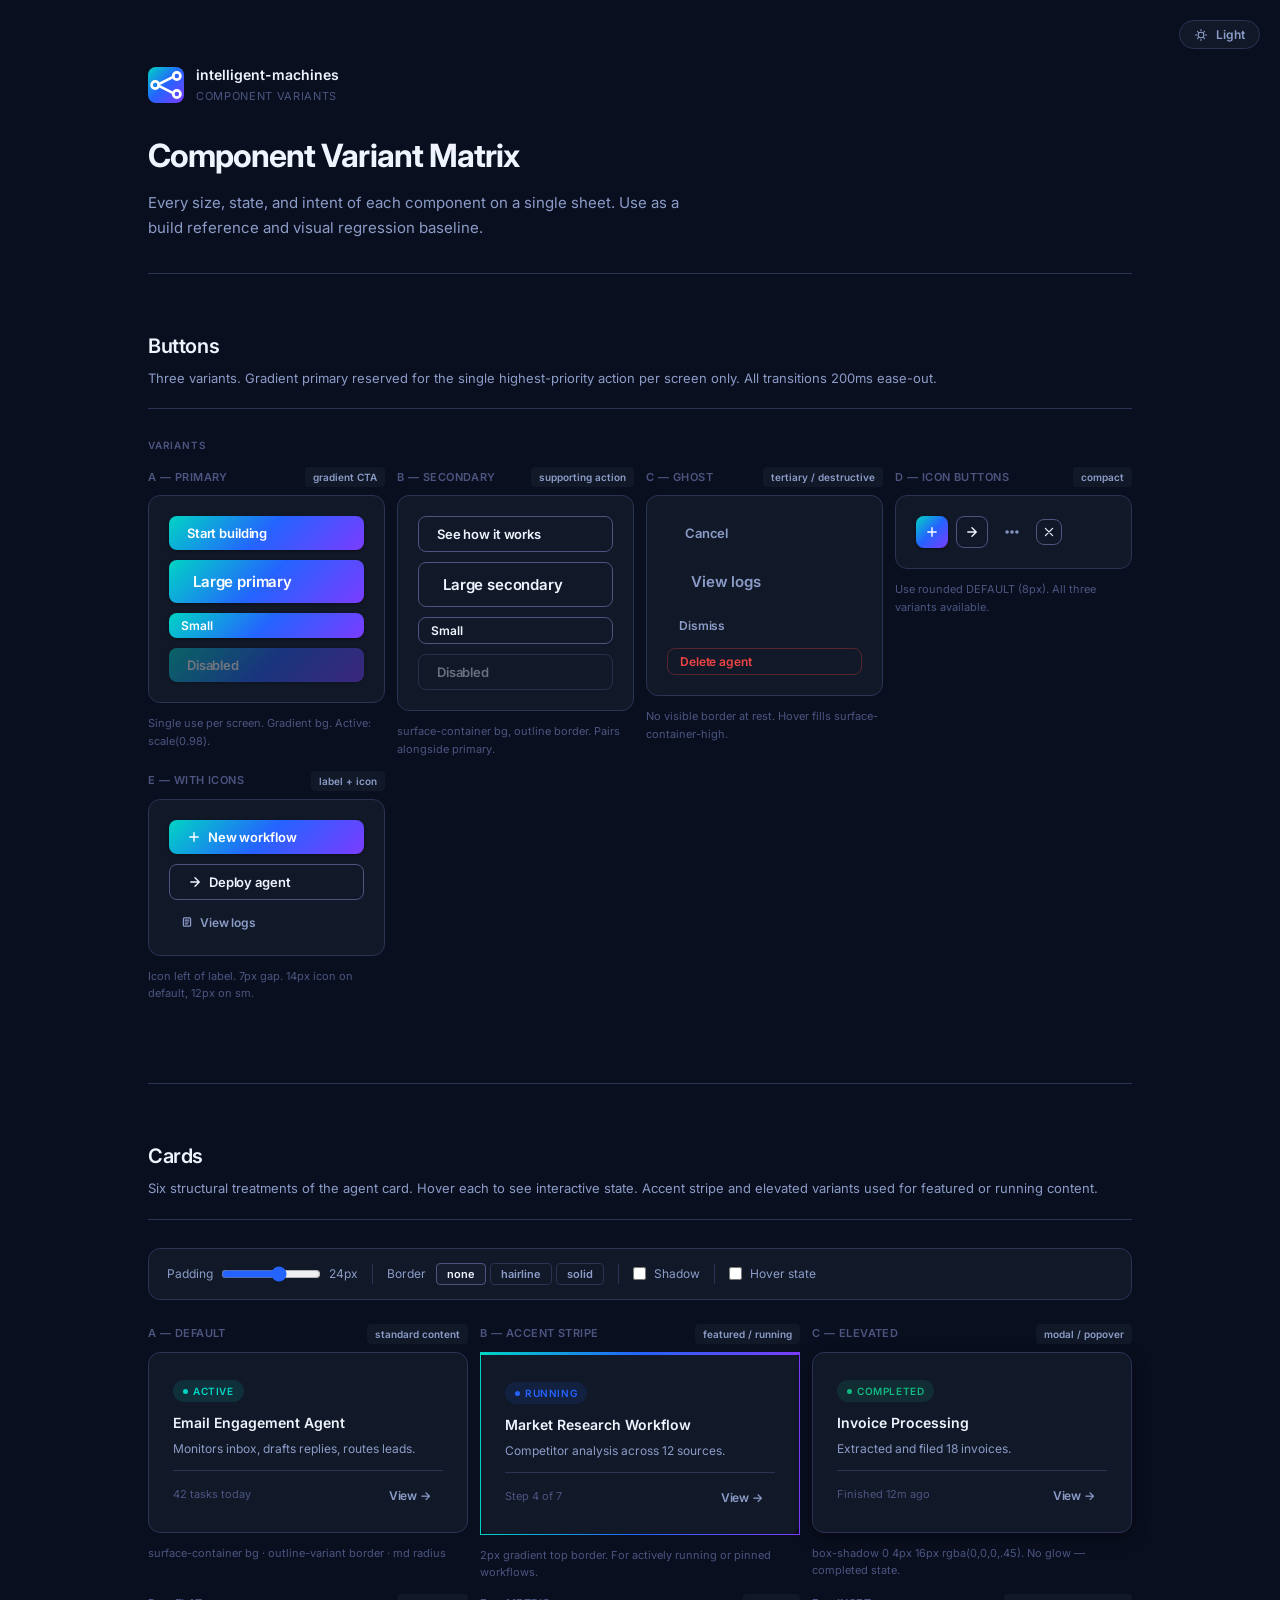
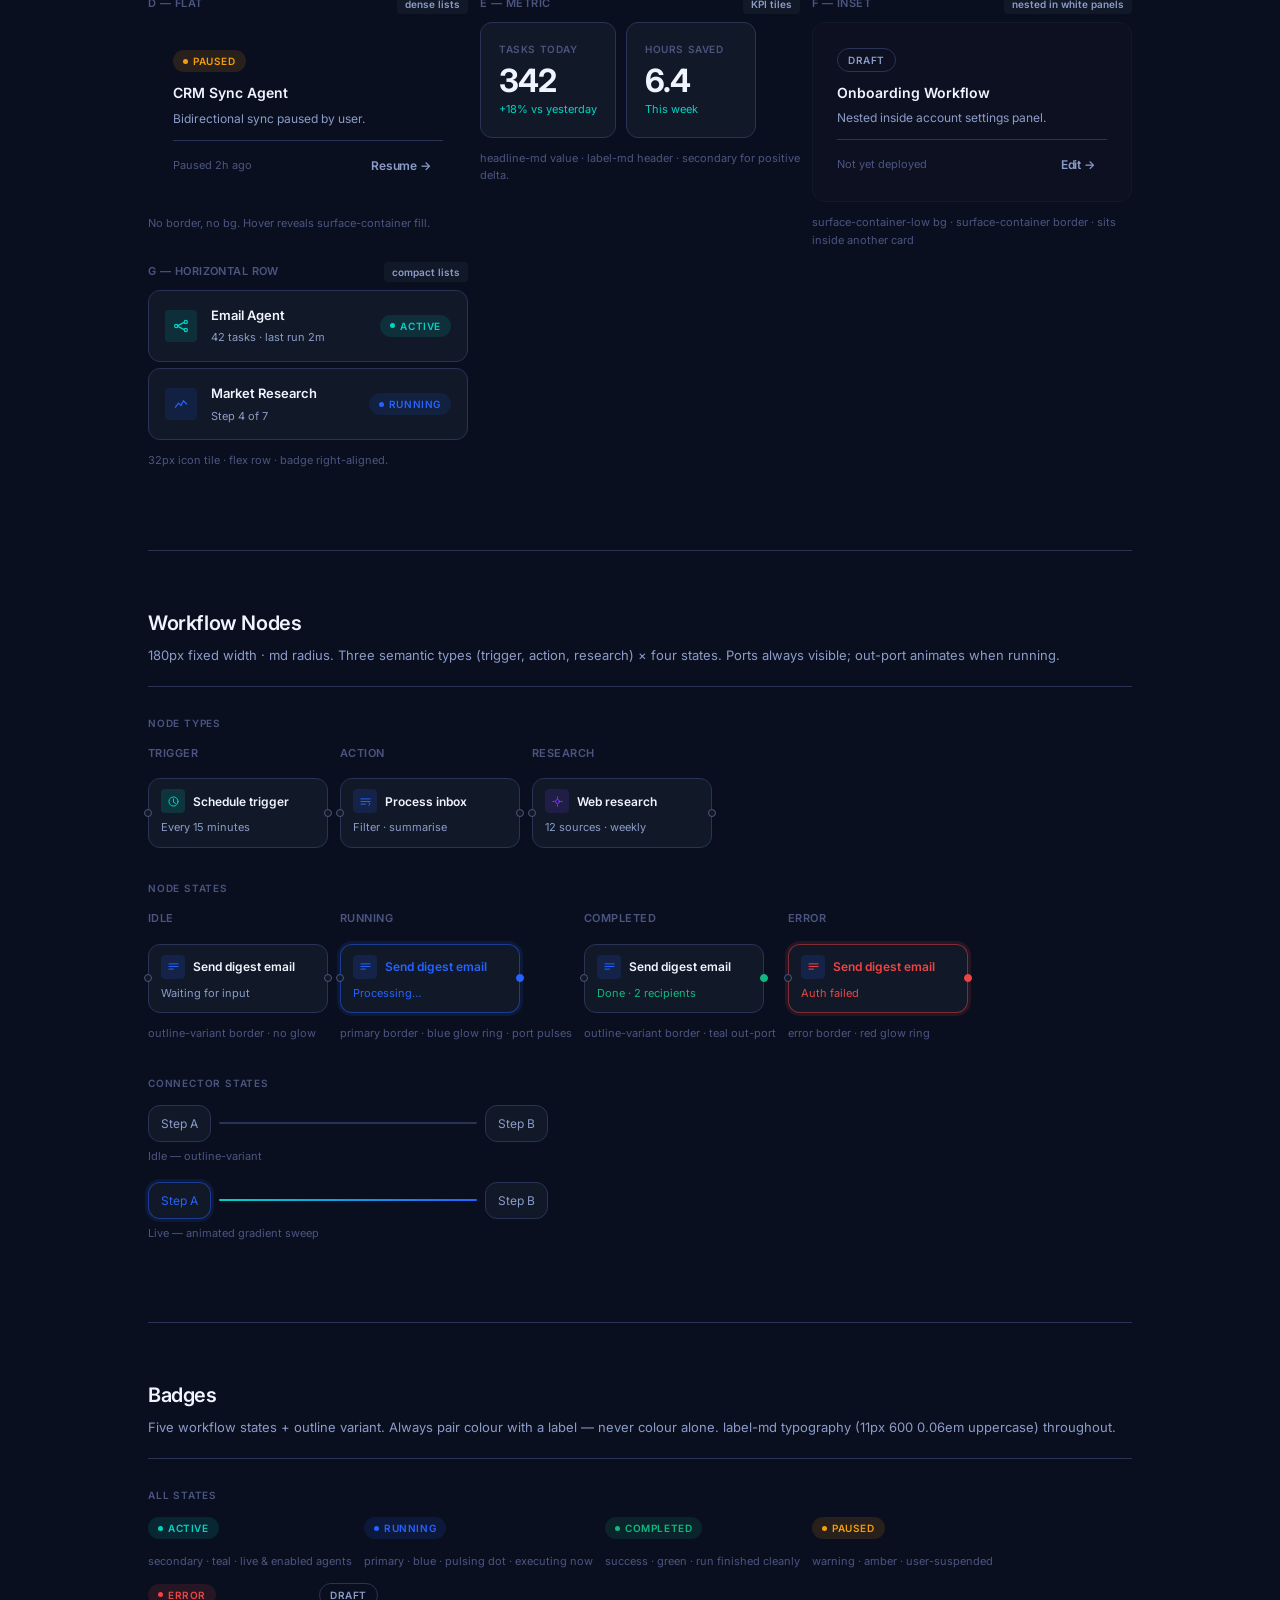
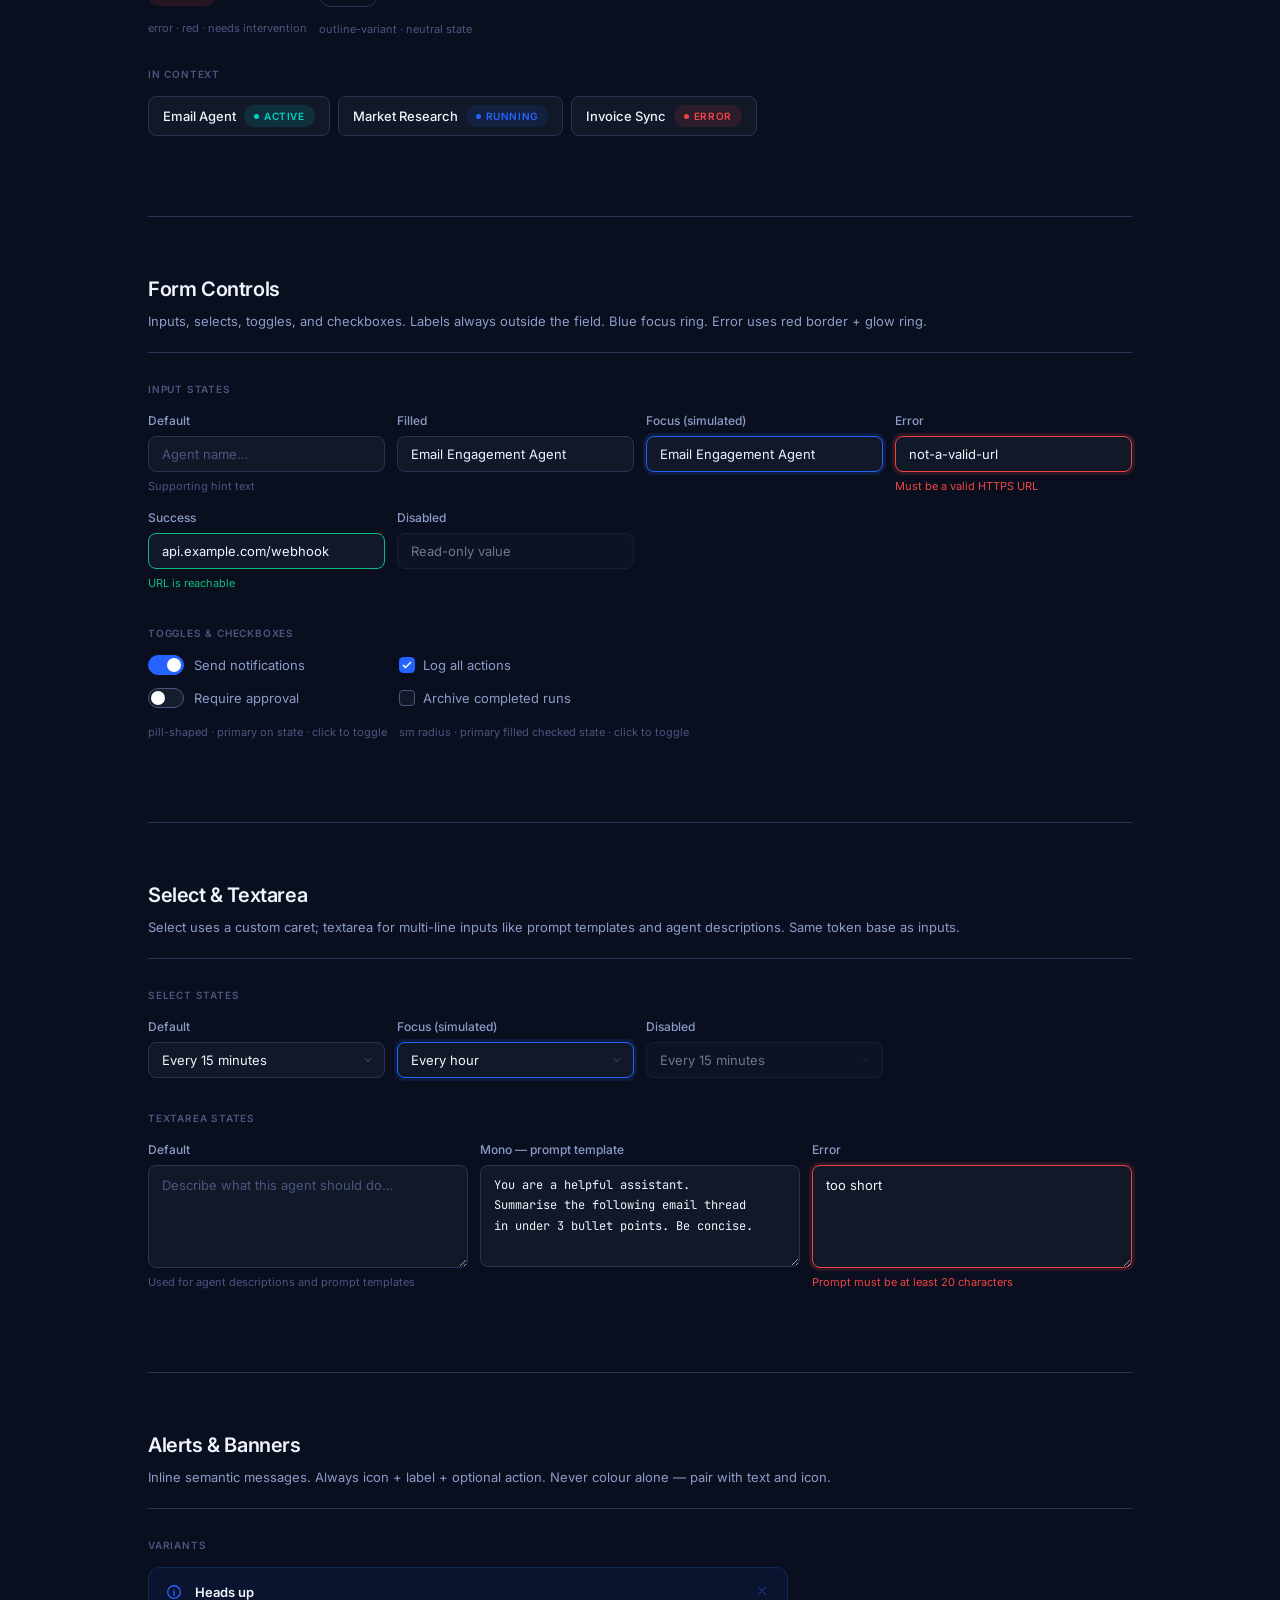
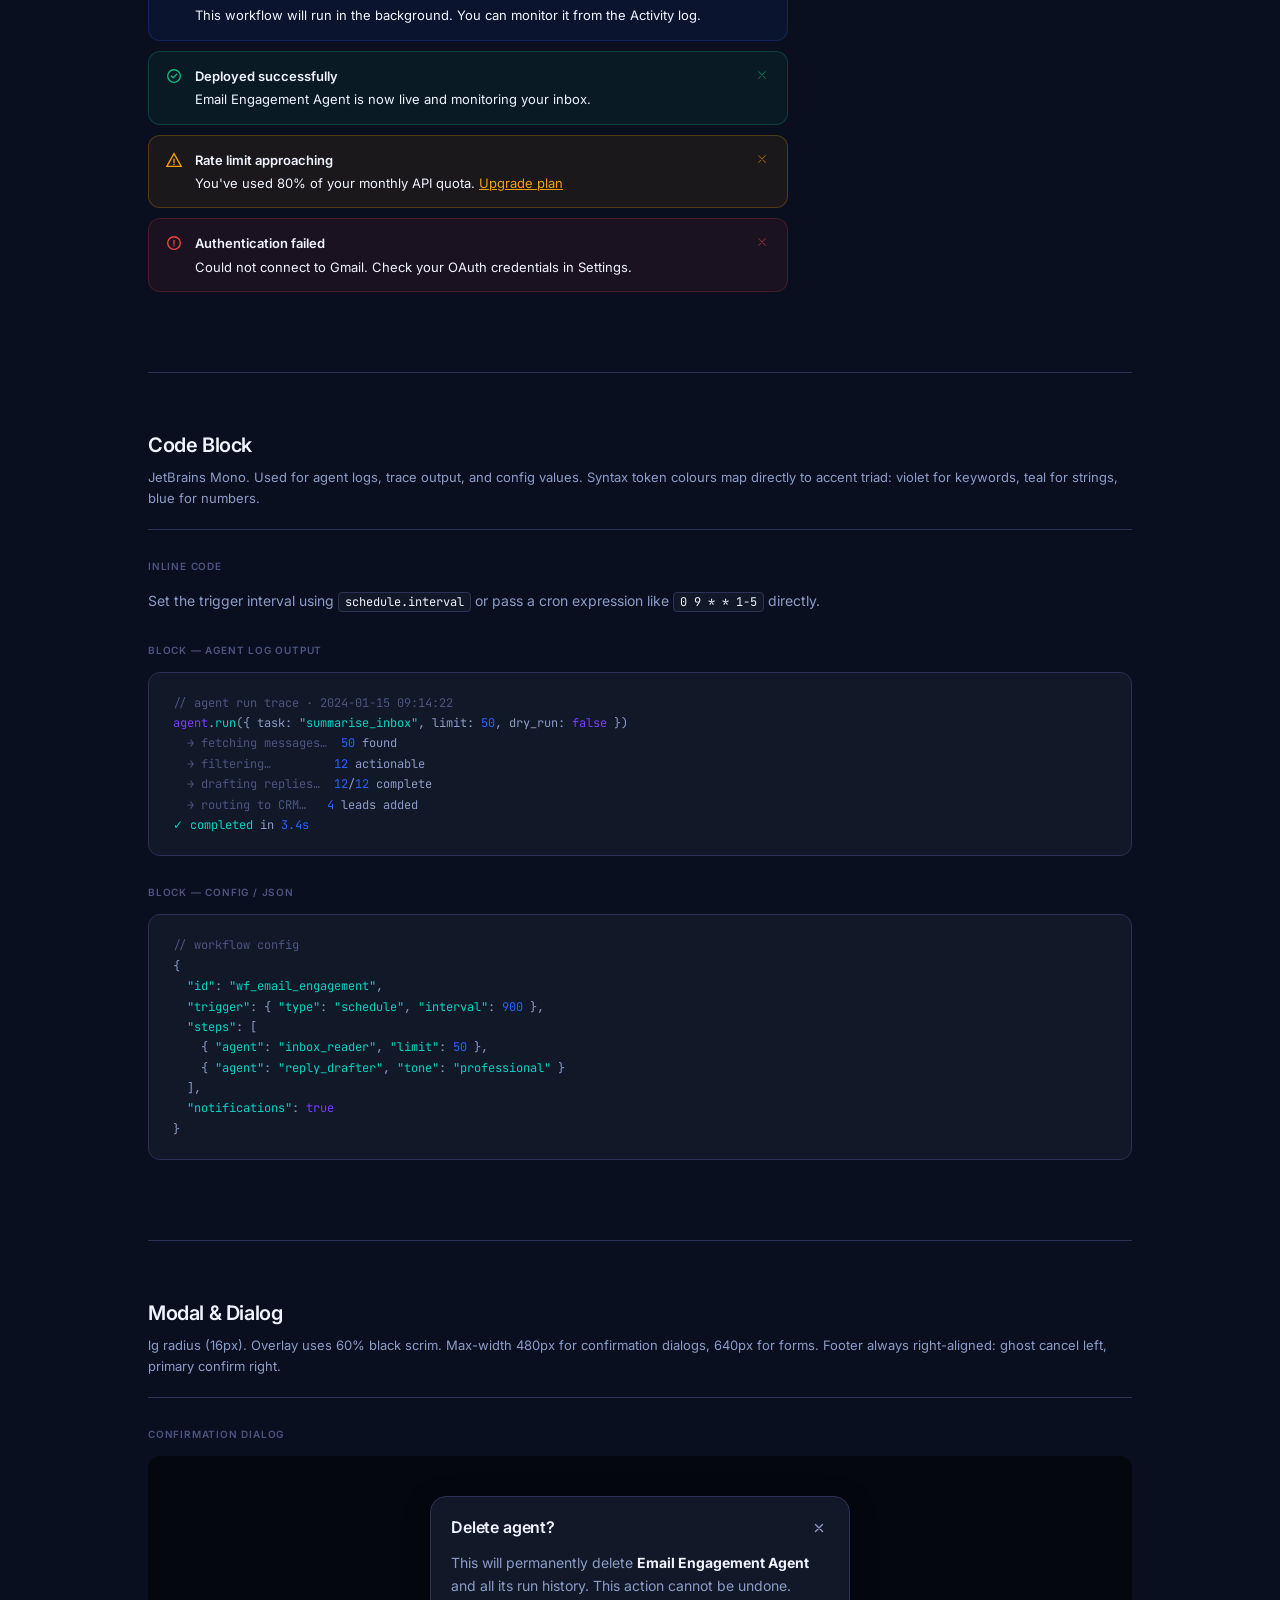
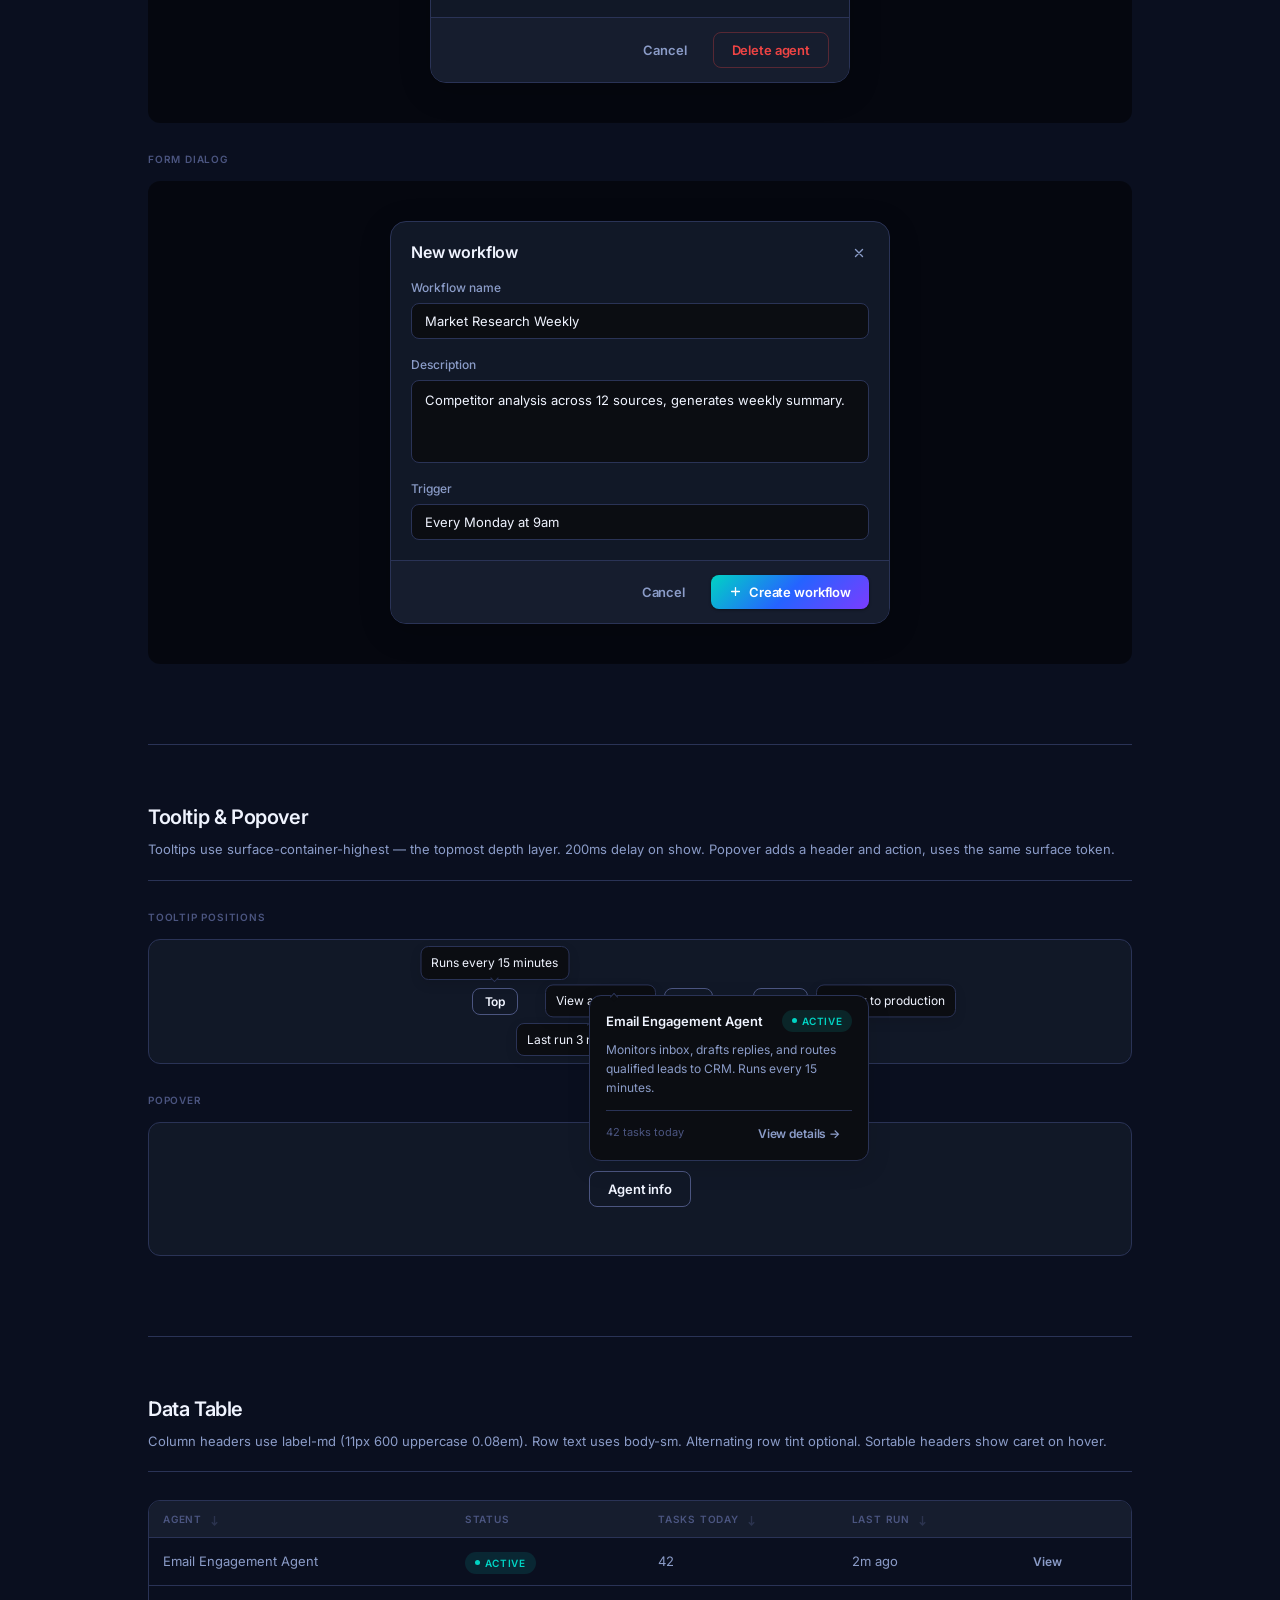
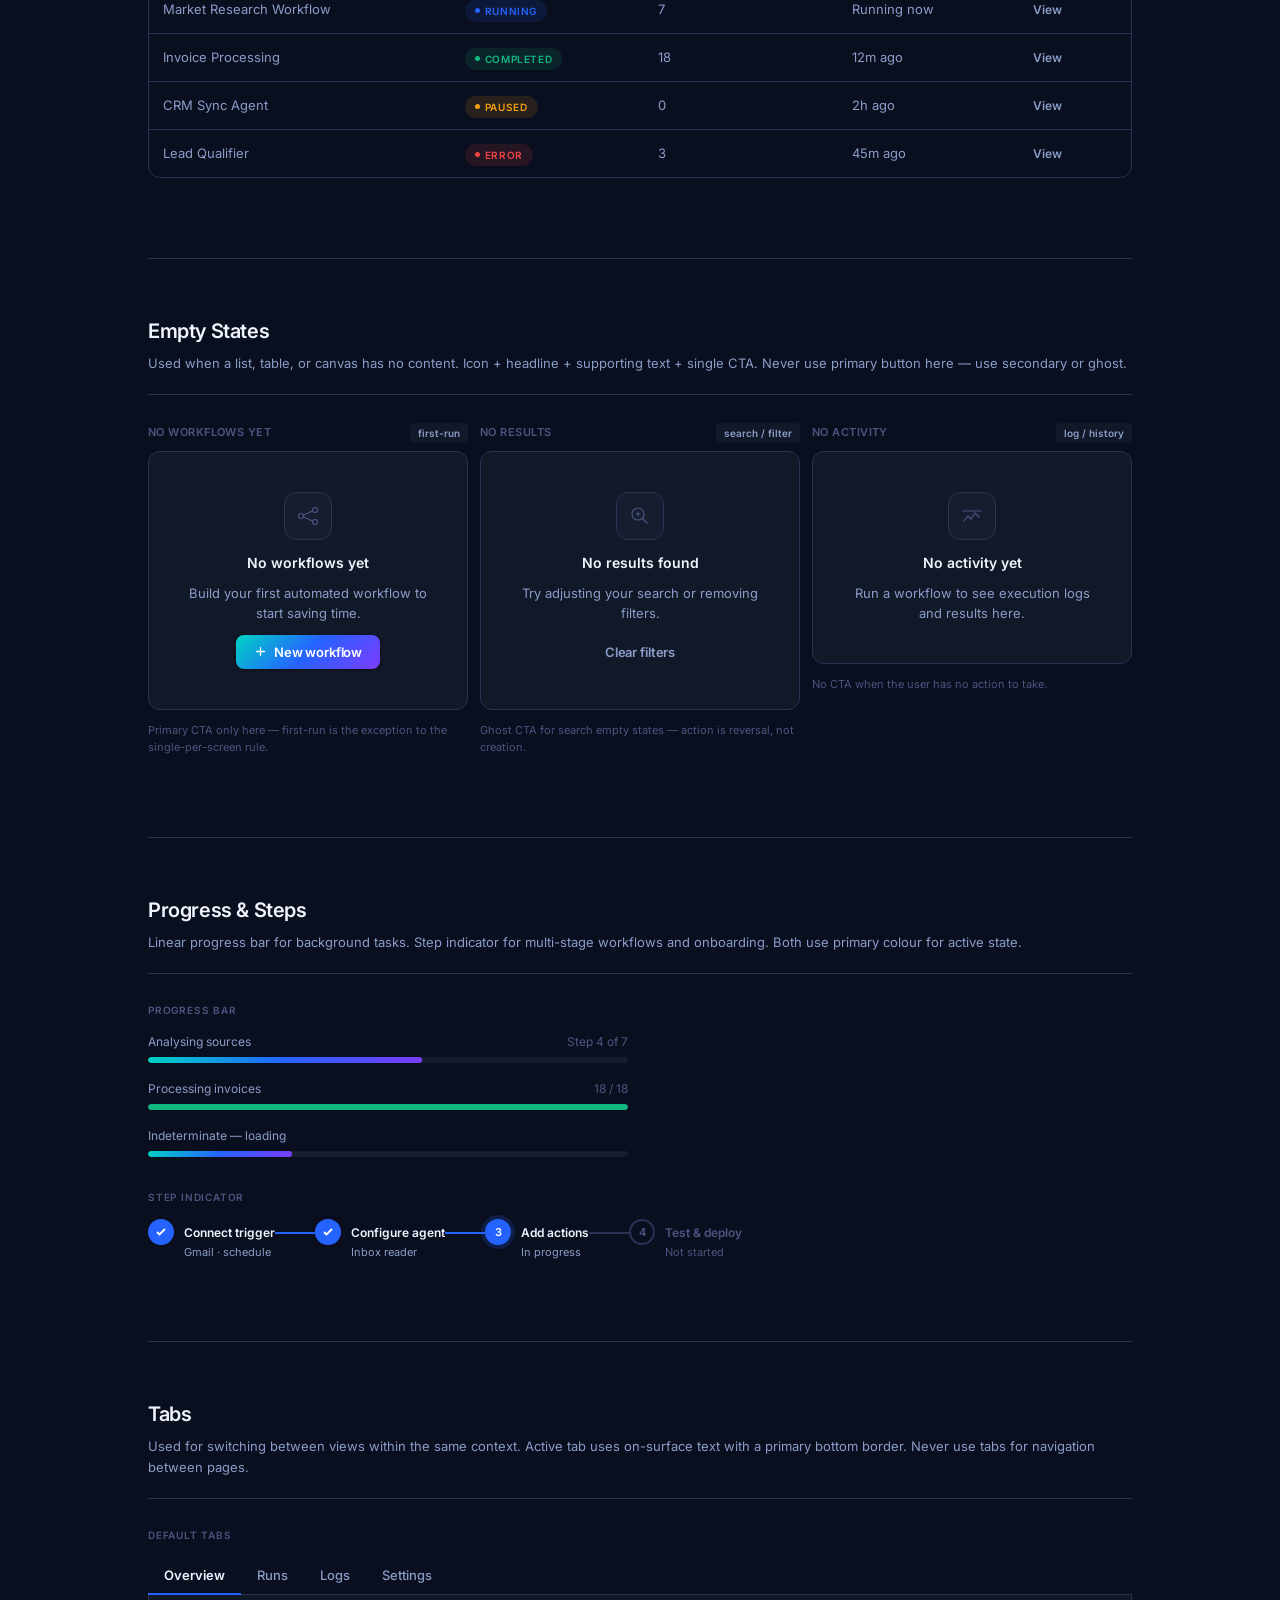
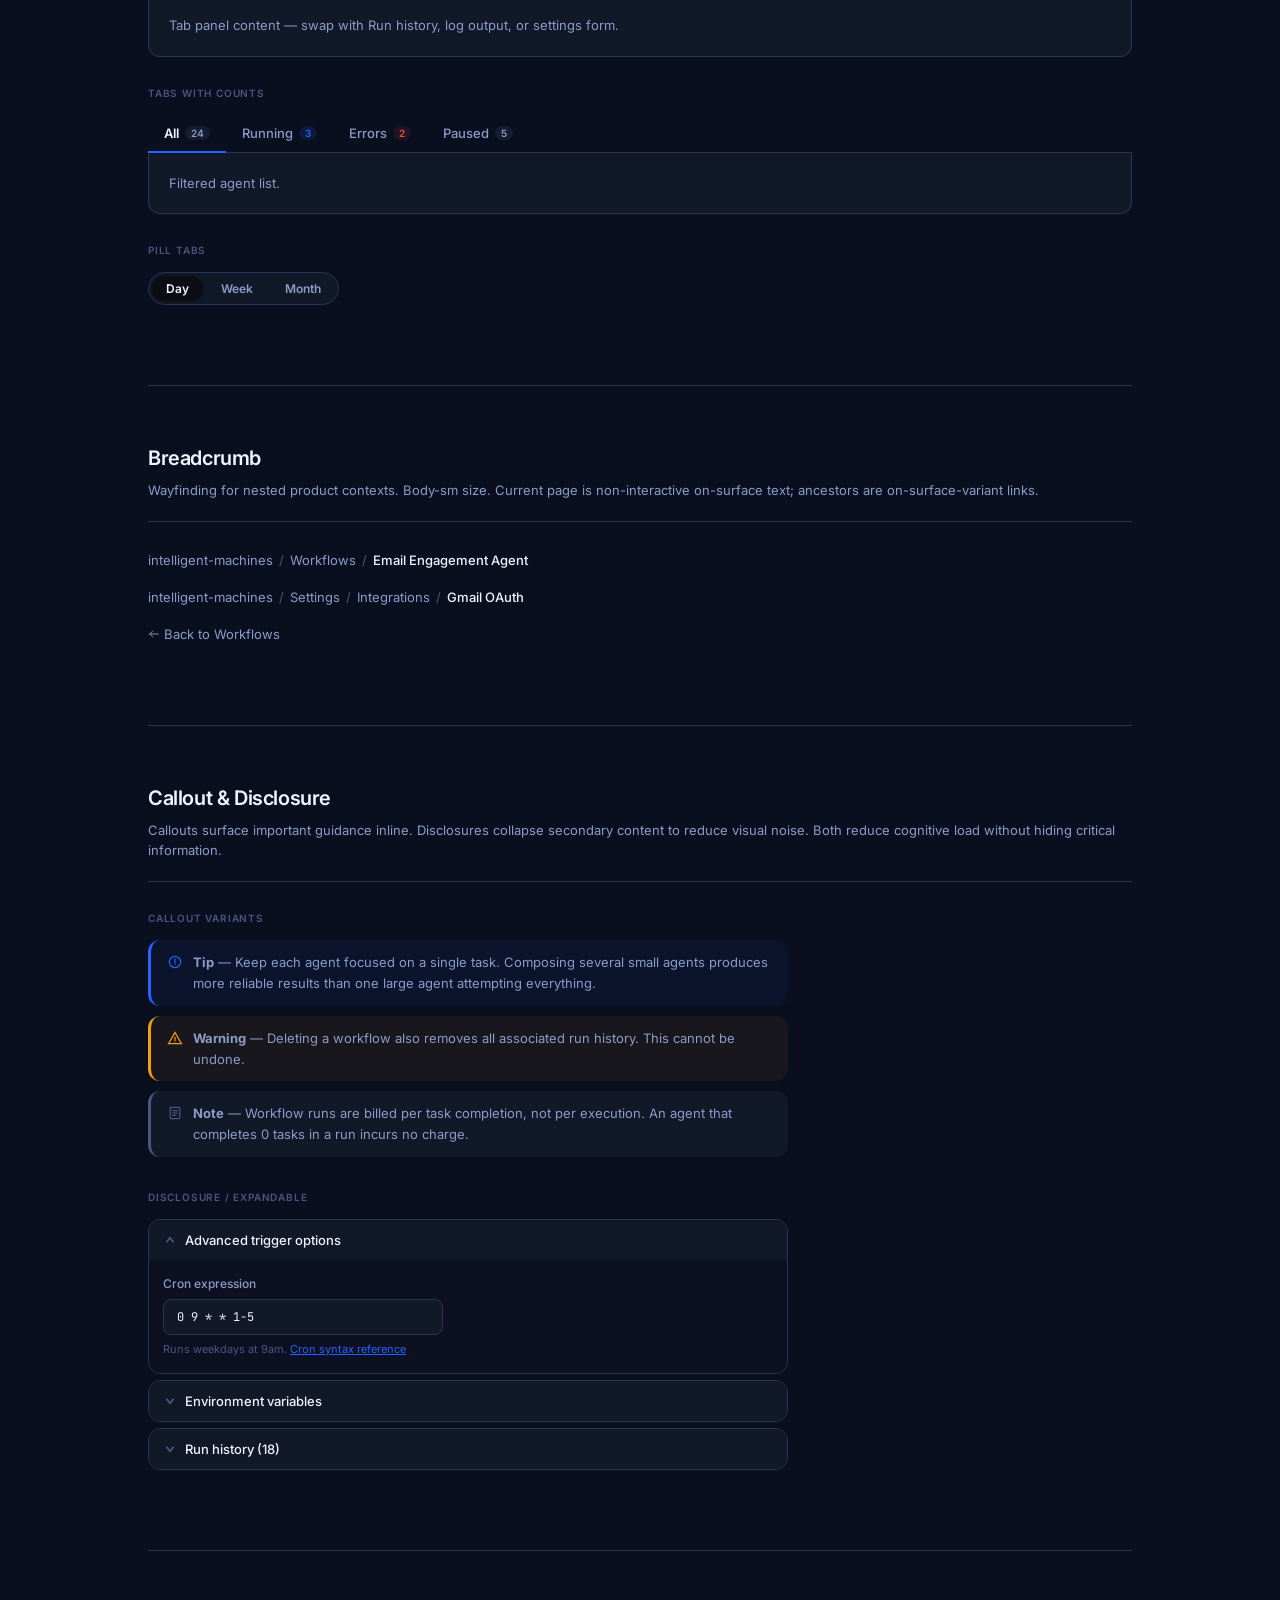
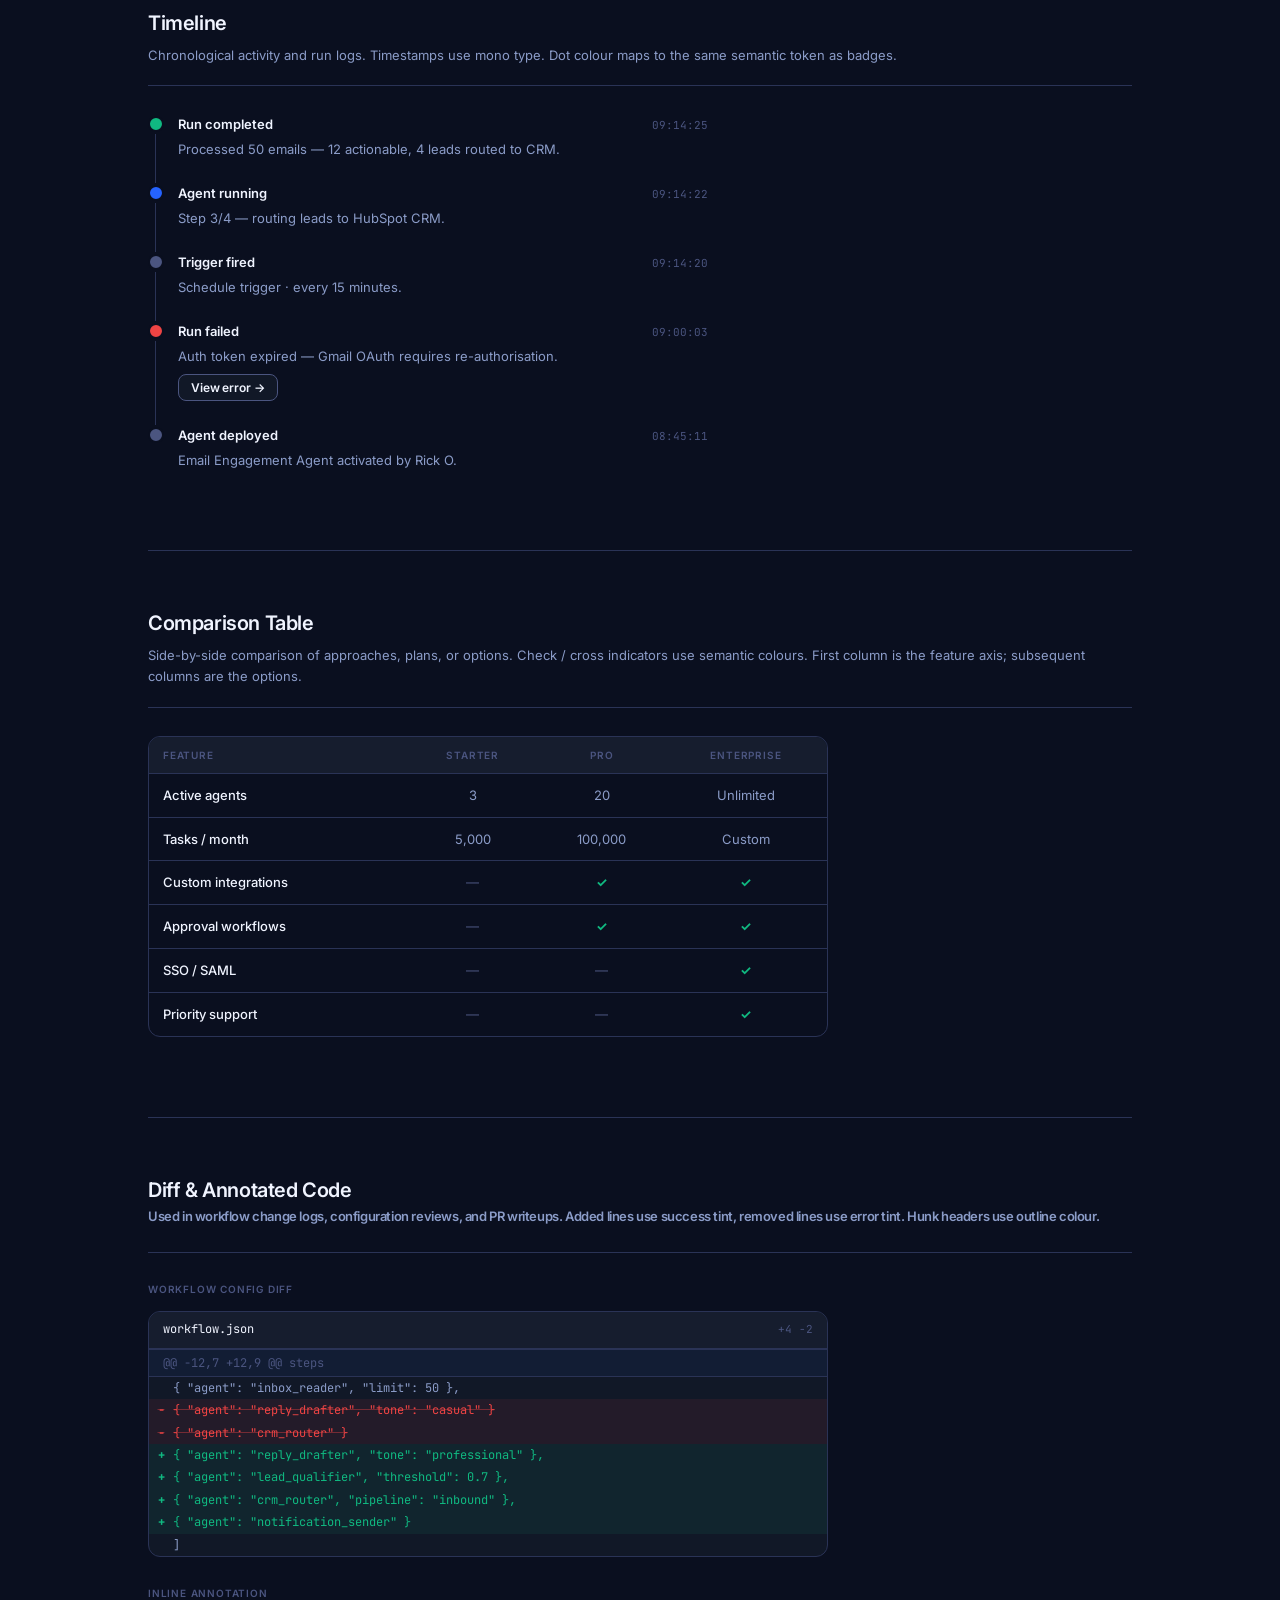
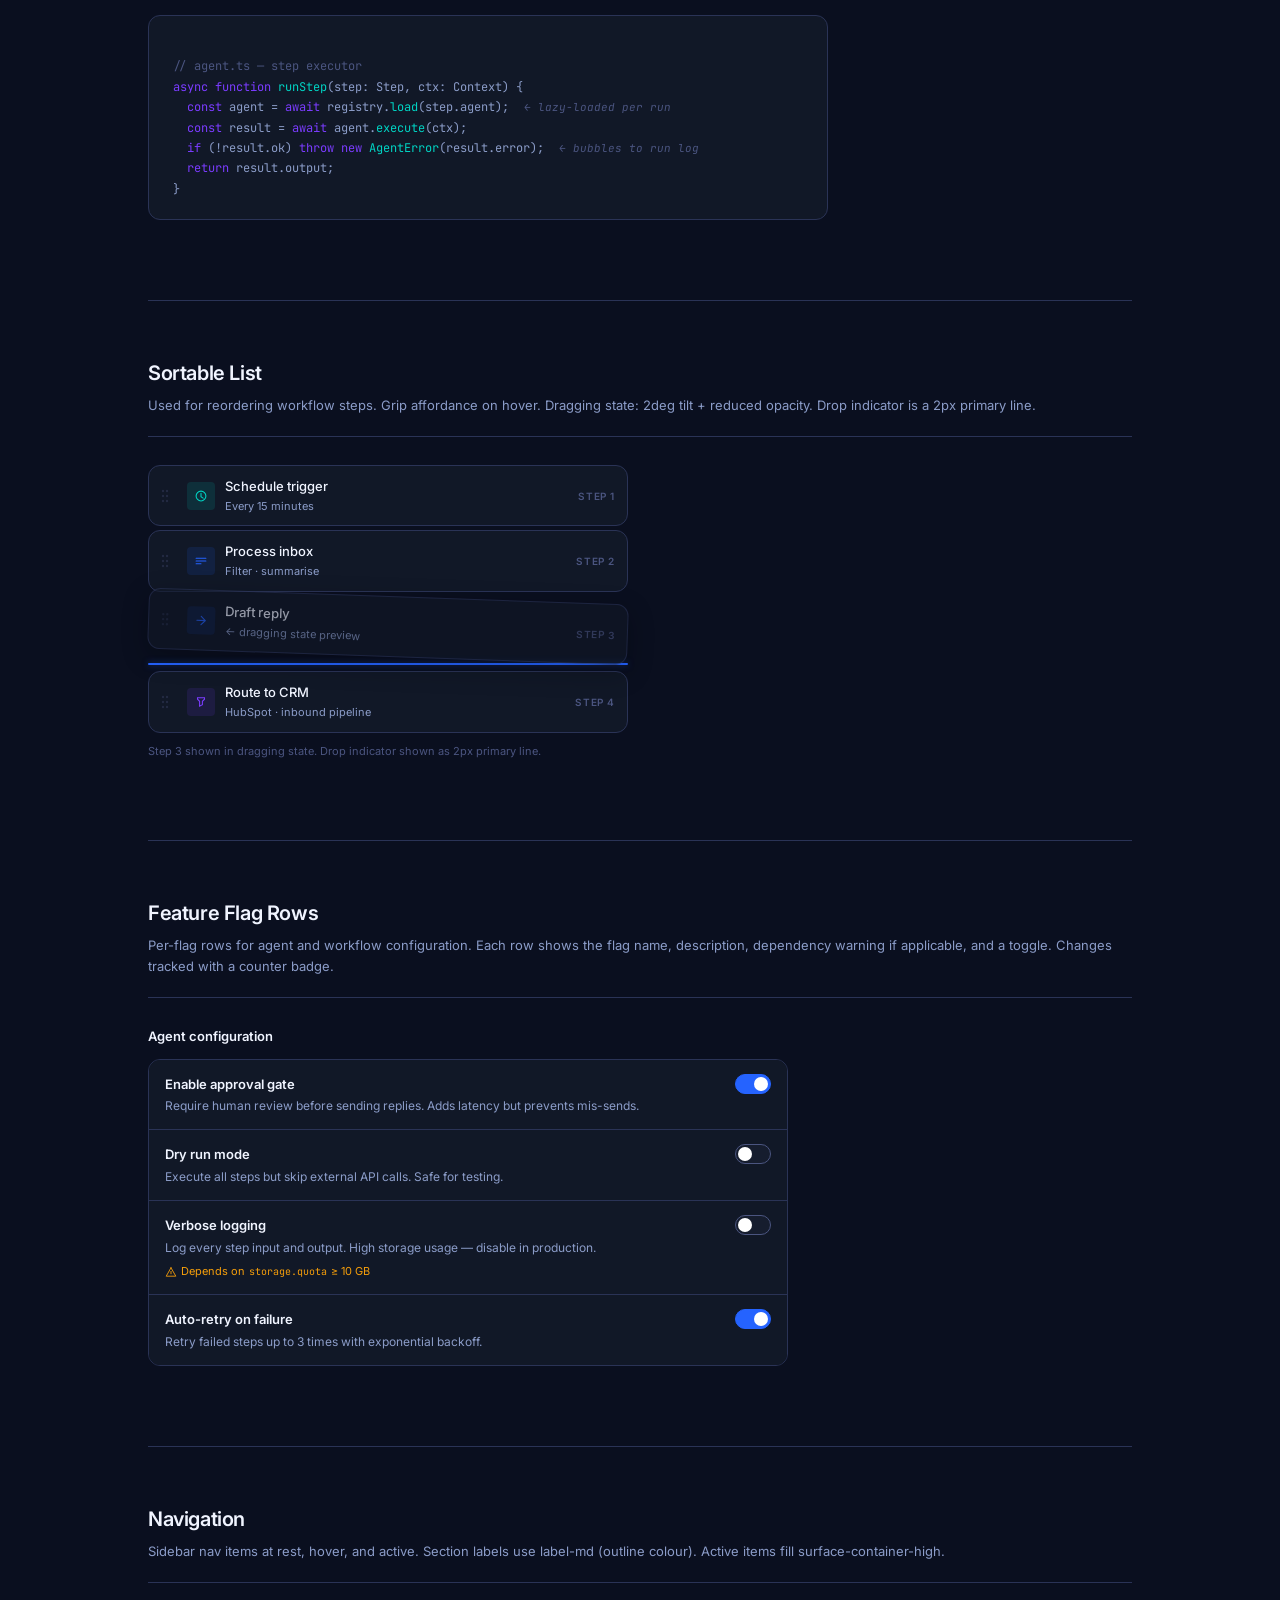
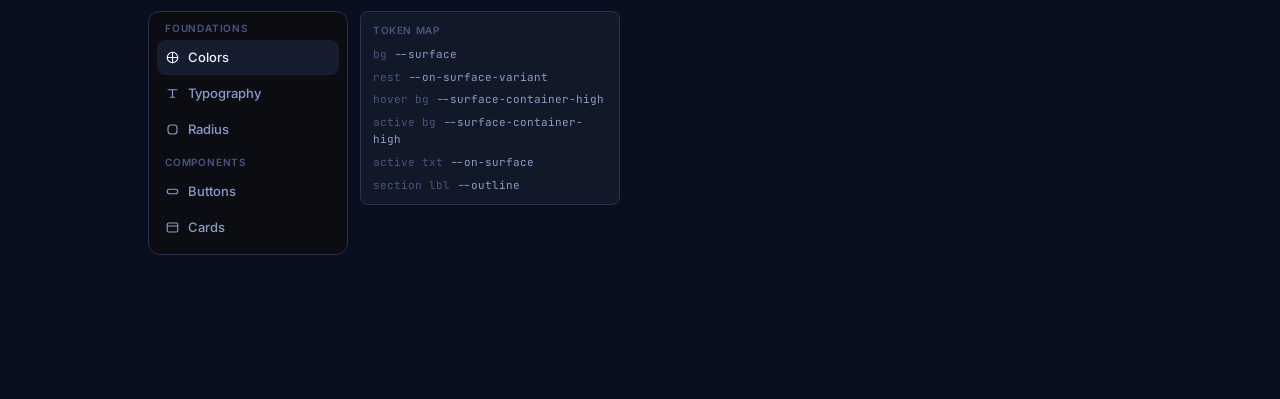
==== commit c3acbeeb: "adjust colors and css" ====
--- a/design-system/component-variants.html
+++ b/design-system/component-variants.html
@@ -187,25 +187,26 @@
 .inline-code{font-family:'JetBrains Mono',monospace;font-size:12px;background:var(--surface-container);border:1px solid var(--outline-variant);border-radius:var(--rounded-sm);padding:1px 6px;color:var(--on-surface)}
 
 /* Modal */
-.modal{background:var(--surface-container-highest);border:1px solid var(--outline-variant);border-radius:var(--rounded-lg);width:100%;max-width:420px;overflow:hidden}
+.modal{background:var(--surface-container);border:1px solid var(--outline-variant);border-radius:var(--rounded-lg);width:100%;max-width:420px;overflow:hidden;box-shadow:0 8px 32px rgba(0,0,0,0.18)}
 .modal-header{display:flex;align-items:center;gap:8px;padding:18px 20px 0}
 .modal-title{font-size:16px;font-weight:600;letter-spacing:-0.01em}
 .modal-body{padding:12px 20px 20px}
+.modal-body .input{background:var(--surface);border-color:var(--outline-variant)}
 .modal-footer{display:flex;justify-content:flex-end;gap:8px;padding:14px 20px;border-top:1px solid var(--outline-variant);background:var(--surface-container-high)}
 
 /* Tooltip */
 .tt-wrap{position:relative;display:inline-flex;flex-direction:column;align-items:center}
-.tooltip{position:absolute;background:var(--surface-container-highest);border:1px solid var(--outline-variant);border-radius:var(--rounded);padding:6px 10px;font-size:12px;white-space:nowrap;color:var(--on-surface);box-shadow:0 4px 12px rgba(0,0,0,0.3);z-index:10;pointer-events:none}
+.tooltip{position:absolute;background:var(--surface);border:1px solid var(--outline-variant);border-radius:var(--rounded);padding:6px 10px;font-size:12px;white-space:nowrap;color:var(--on-surface);box-shadow:0 4px 12px rgba(0,0,0,0.1);z-index:10;pointer-events:none}
 .tt-top{bottom:calc(100% + 8px);left:50%;transform:translateX(-50%)}
 .tt-bottom{top:calc(100% + 8px);left:50%;transform:translateX(-50%)}
 .tt-left{right:calc(100% + 8px);top:50%;transform:translateY(-50%)}
 .tt-right{left:calc(100% + 8px);top:50%;transform:translateY(-50%)}
-.tt-arrow{position:absolute;width:6px;height:6px;background:var(--surface-container-highest);border:1px solid var(--outline-variant);transform:rotate(45deg)}
+.tt-arrow{position:absolute;width:6px;height:6px;background:var(--surface);border:1px solid var(--outline-variant);transform:rotate(45deg)}
 .tt-arrow-top{top:100%;left:50%;margin-left:-3px;margin-top:-4px;border-top:none;border-left:none}
 .tt-arrow-bottom{bottom:100%;left:50%;margin-left:-3px;margin-bottom:-4px;border-bottom:none;border-right:none}
 .tt-arrow-left{left:100%;top:50%;margin-top:-3px;margin-left:-4px;border-left:none;border-bottom:none}
 .tt-arrow-right{right:100%;top:50%;margin-top:-3px;margin-right:-4px;border-right:none;border-top:none}
-.popover{position:absolute;bottom:calc(100% + 10px);left:0;background:var(--surface-container-highest);border:1px solid var(--outline-variant);border-radius:var(--rounded-md);padding:14px 16px;width:280px;box-shadow:0 8px 24px rgba(0,0,0,0.35);z-index:10}
+.popover{position:absolute;bottom:calc(100% + 10px);left:0;background:var(--surface);border:1px solid var(--outline-variant);border-radius:var(--rounded-md);padding:14px 16px;width:280px;box-shadow:0 8px 24px rgba(0,0,0,0.1);z-index:10}
 .popover-header{display:flex;align-items:center;gap:8px;margin-bottom:8px}
 .popover-title{font-size:13px;font-weight:600;color:var(--on-surface)}
 
@@ -1022,15 +1023,15 @@
         <div class="modal-body" style="display:flex;flex-direction:column;gap:16px">
           <div class="field">
             <label class="field-label">Workflow name</label>
-            <input class="input" type="text" value="Market Research Weekly">
+            <input class="input" type="text" value="Market Research Weekly" style="background:var(--surface)">
           </div>
           <div class="field">
             <label class="field-label">Description</label>
-            <textarea class="input" rows="3" style="resize:none;line-height:1.6">Competitor analysis across 12 sources, generates weekly summary.</textarea>
+            <textarea class="input" rows="3" style="resize:none;line-height:1.6;background:var(--surface)">Competitor analysis across 12 sources, generates weekly summary.</textarea>
           </div>
           <div class="field">
             <label class="field-label">Trigger</label>
-            <select class="input sel"><option>Every Monday at 9am</option><option>Daily</option><option>Manual only</option></select>
+            <select class="input sel" style="background-color:var(--surface)"><option>Every Monday at 9am</option><option>Daily</option><option>Manual only</option></select>
           </div>
         </div>
         <div class="modal-footer">
